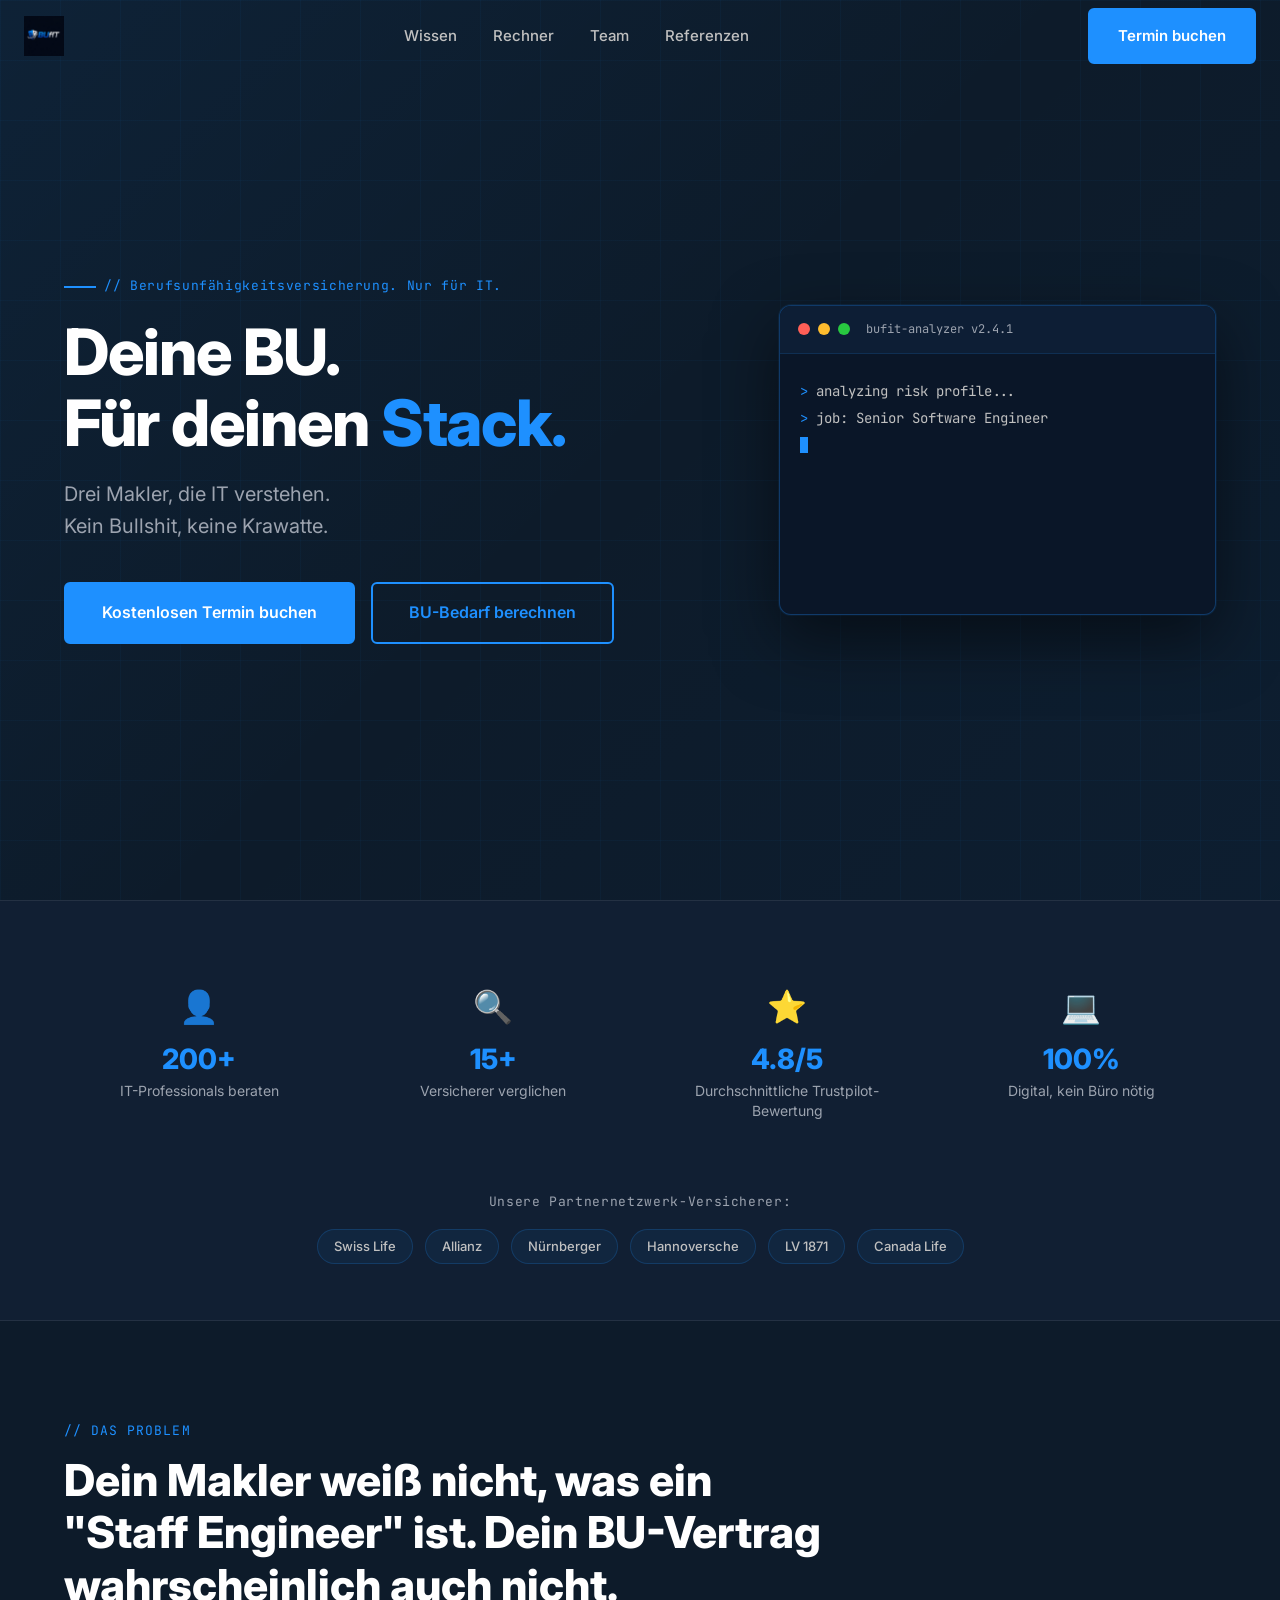
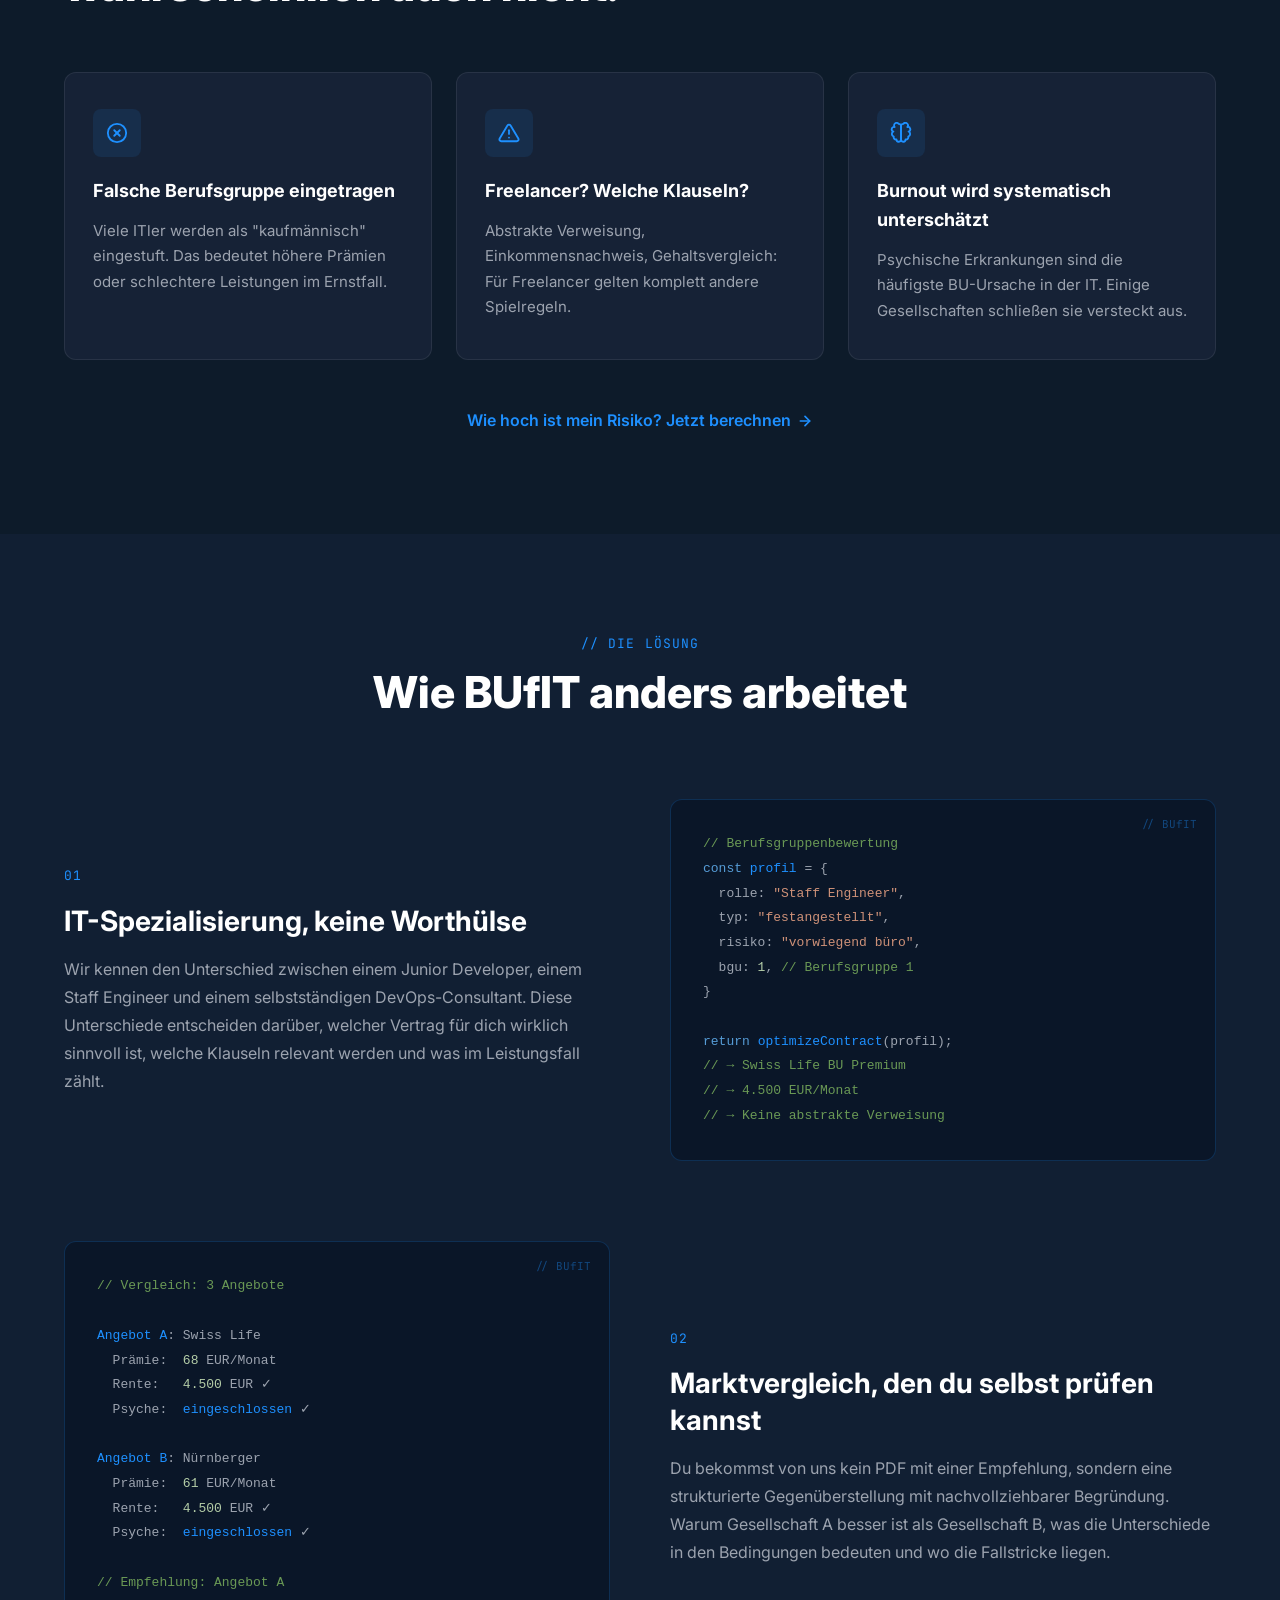
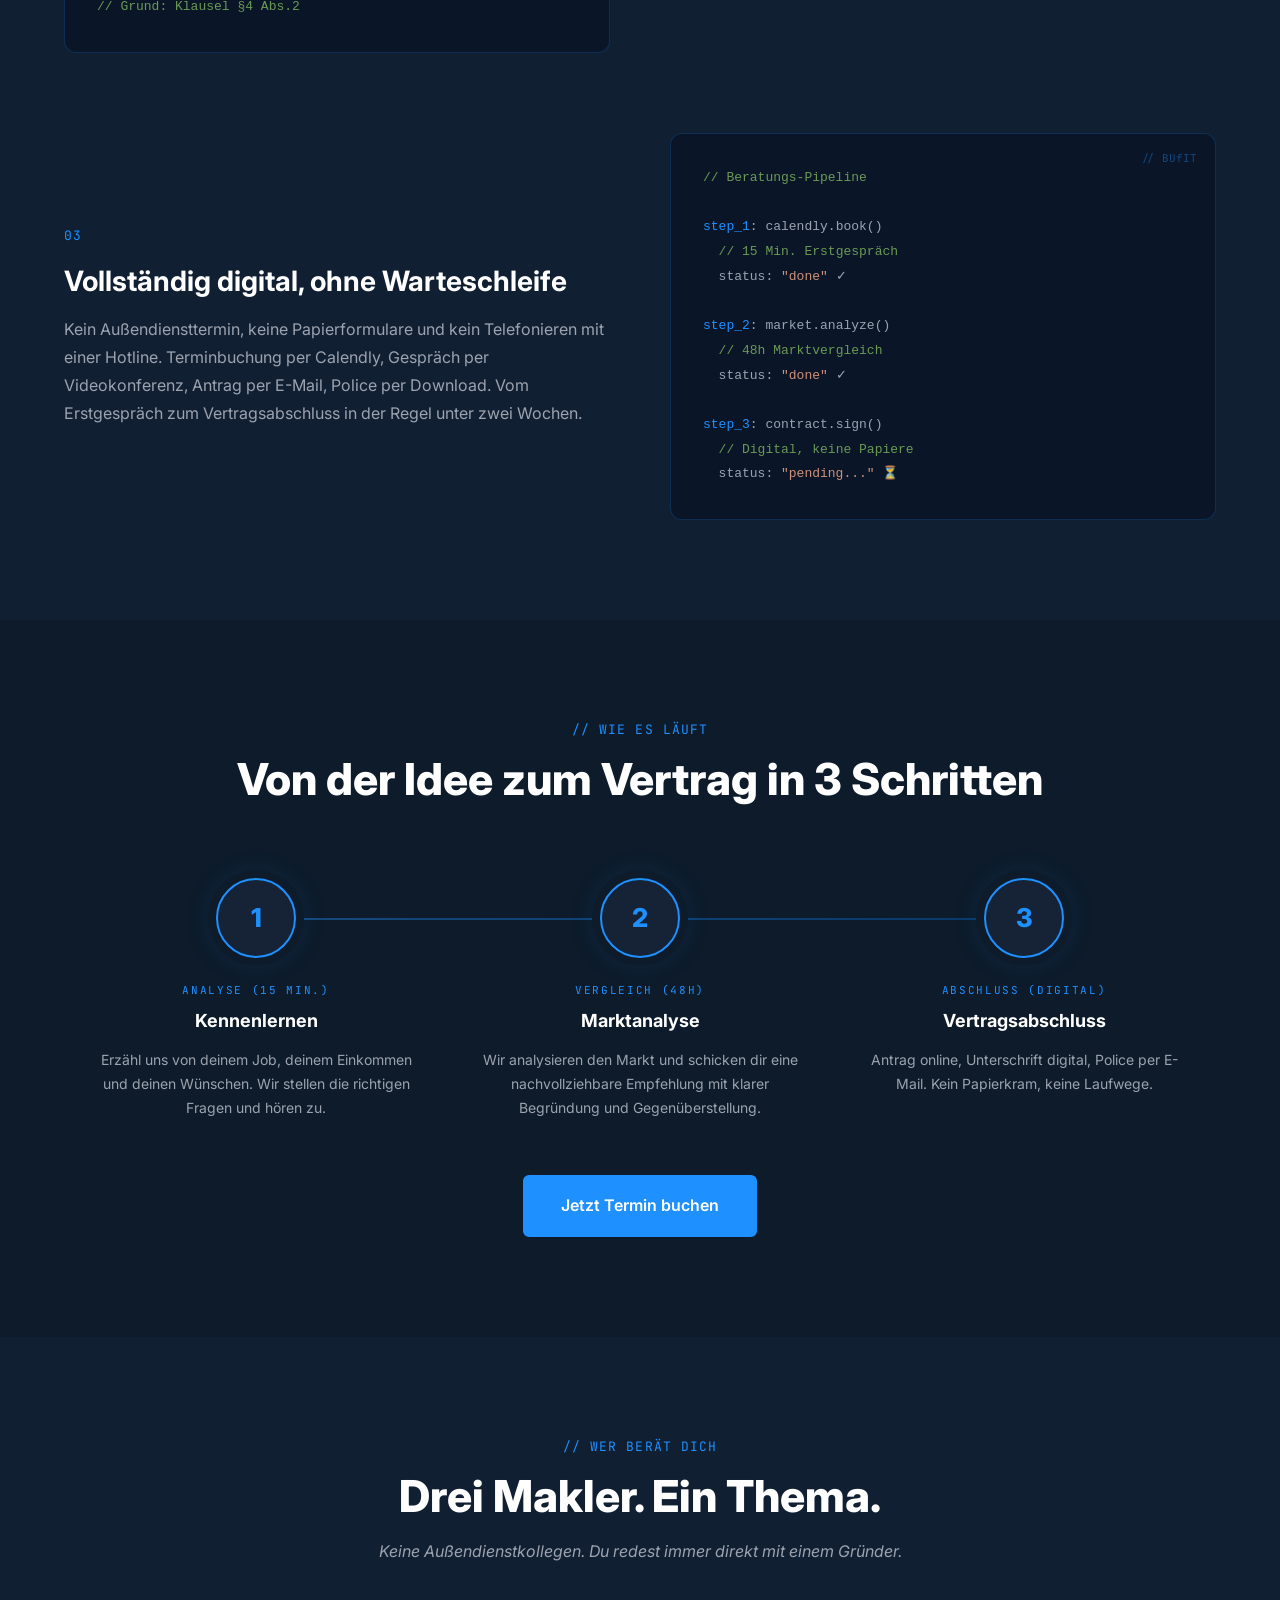
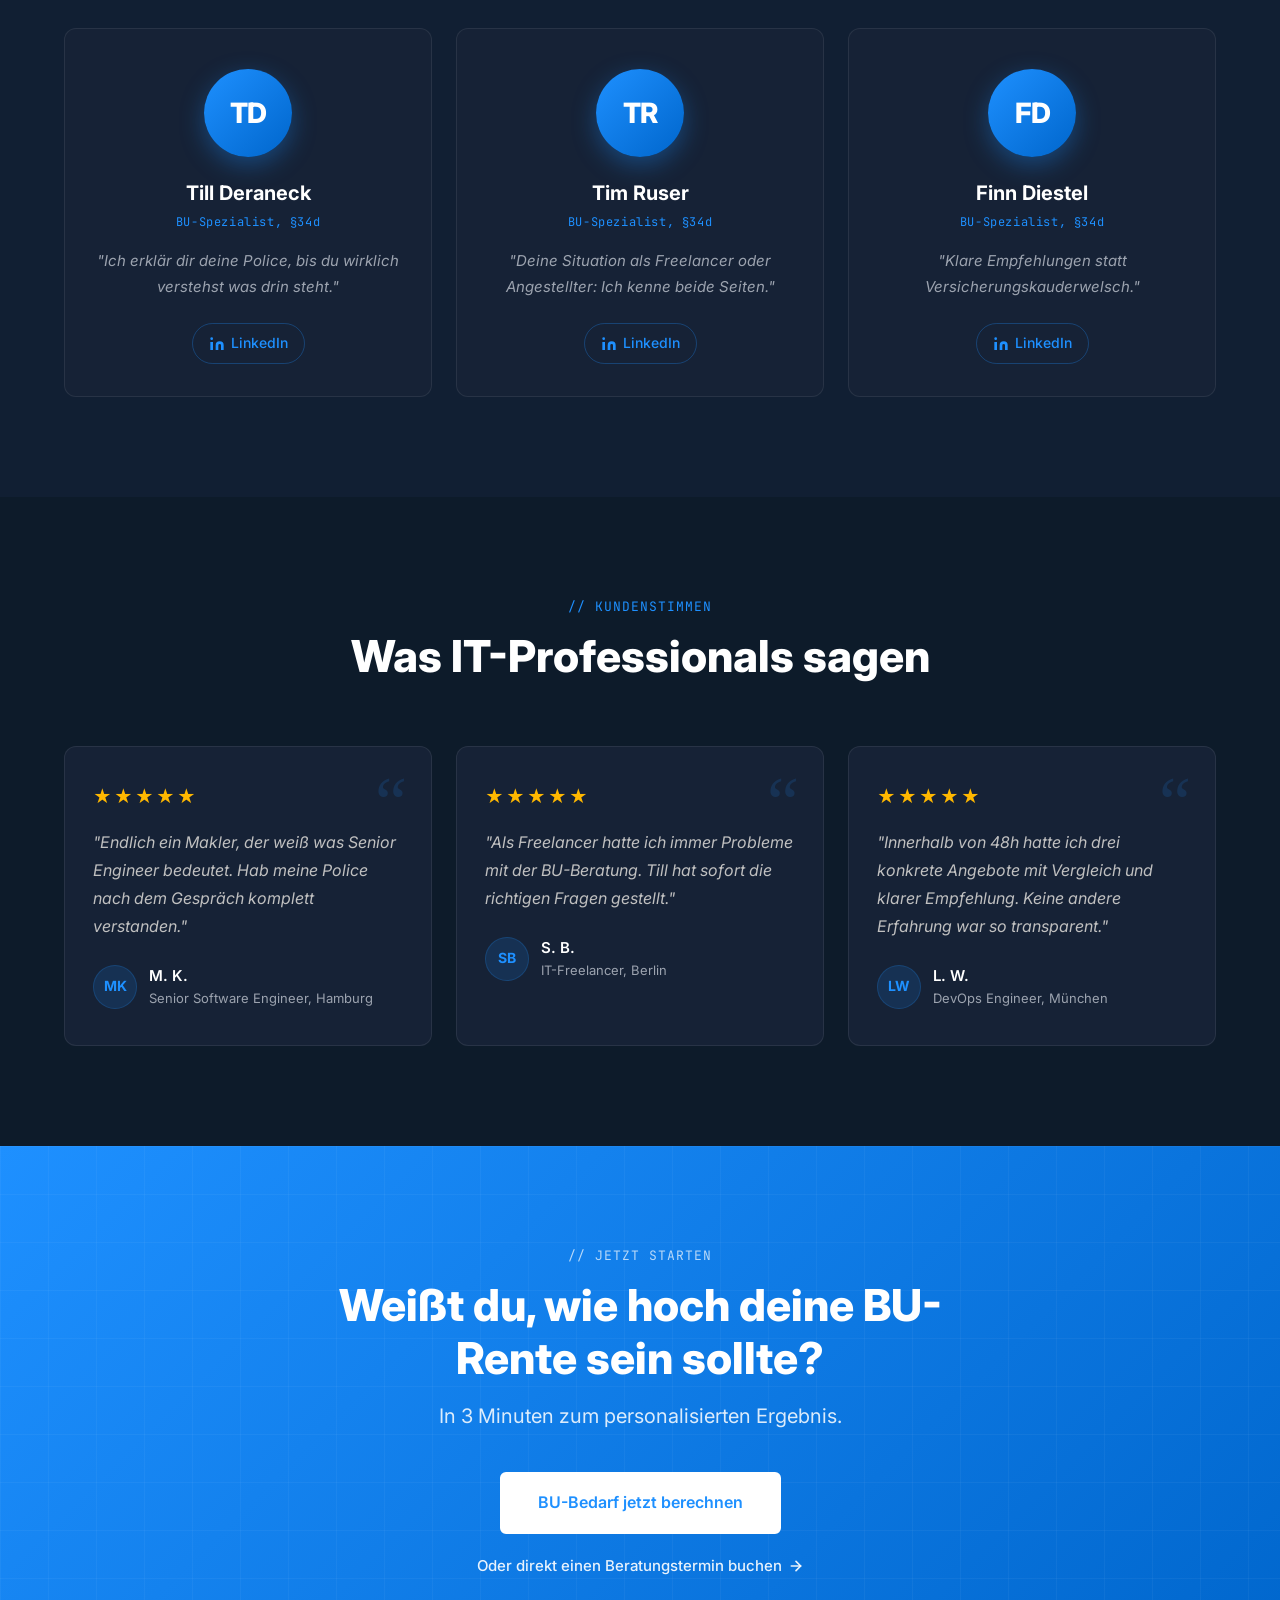
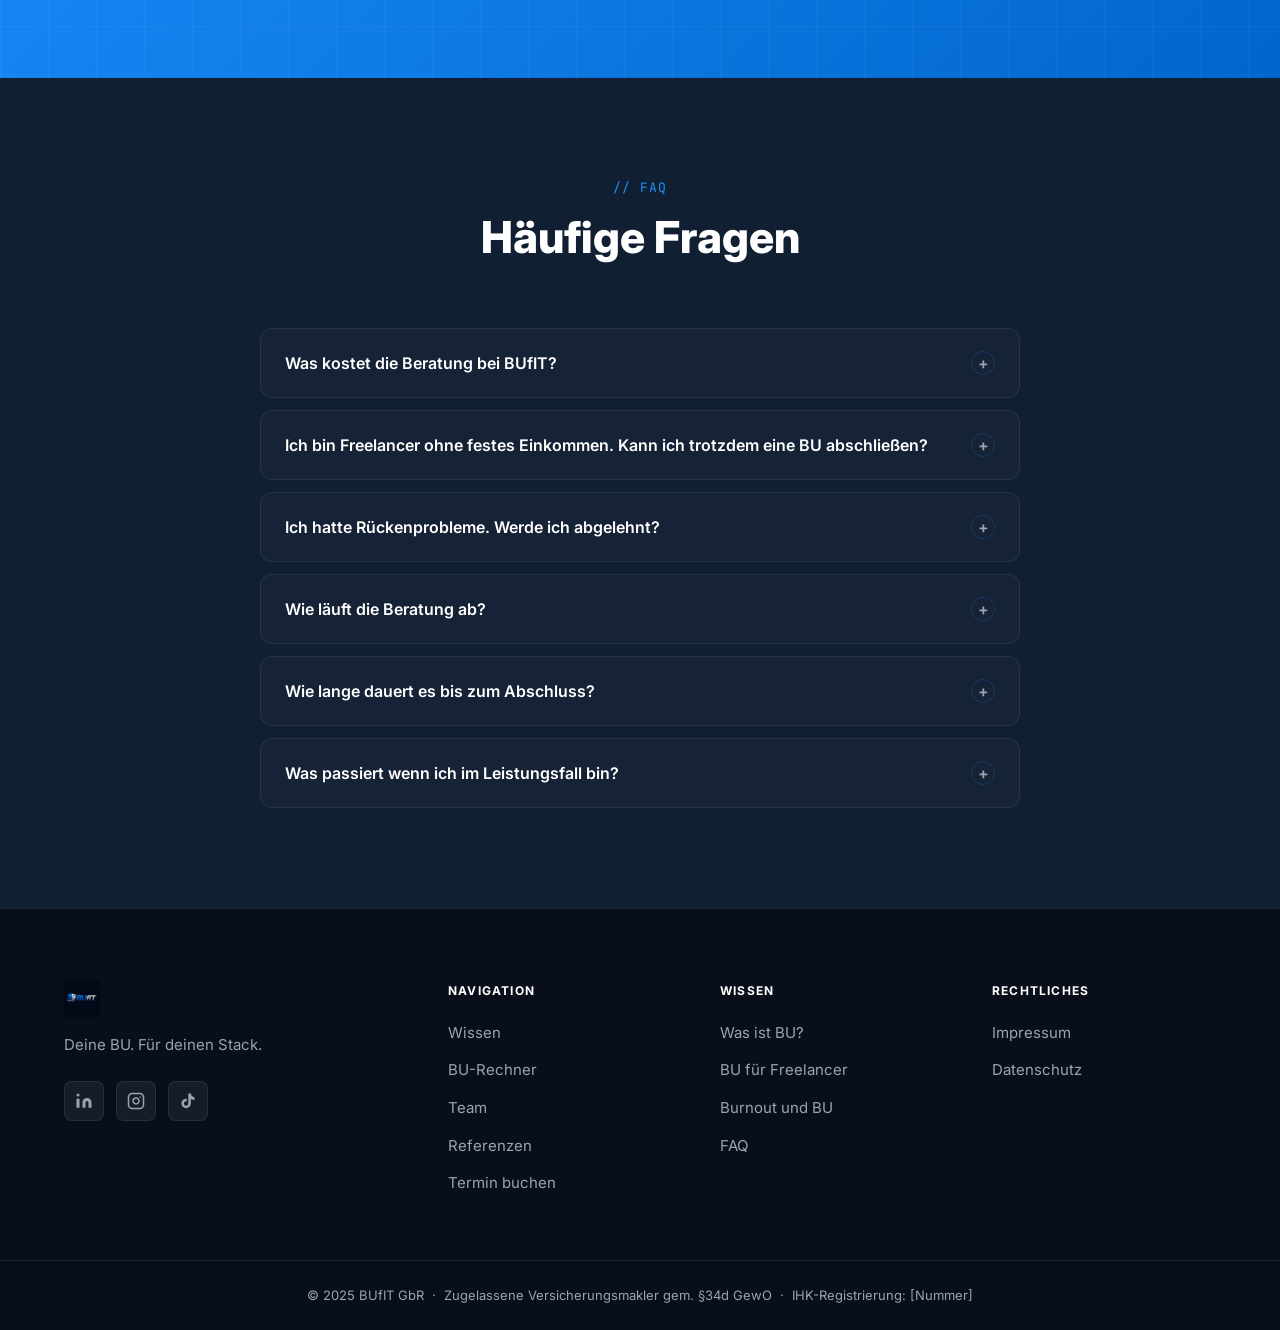
==== docs/index.html @ cd721be3 "Restrukturierung für GitHub Pages - website/ → docs/ (GitHub Pages Quelle) - lead-magnets/ → docs/le" ====
<!DOCTYPE html>
<html lang="de">
<head>
  <meta charset="UTF-8" />
  <meta name="viewport" content="width=device-width, initial-scale=1.0" />
  <meta name="description" content="BUfIT: Berufsunfähigkeitsversicherung speziell für IT-Professionals. Drei Makler, die deinen Stack verstehen. Kostenlose, vollständig digitale Beratung." />
  <meta name="theme-color" content="#0D1B2A" />
  <!-- Pre-Launch: Indexierung deaktiviert. Vor Go-Live entfernen. -->
  <meta name="robots" content="noindex, nofollow" />
  <title>BUfIT – Deine BU. Für deinen Stack.</title>

  <!-- Open Graph -->
  <meta property="og:title" content="BUfIT – Deine BU. Für deinen Stack." />
  <meta property="og:description" content="BU-Versicherung für IT-Professionals. Drei Makler, die IT verstehen. Kein Bullshit, keine Krawatte." />
  <meta property="og:type" content="website" />

  <!-- Fonts: Inter + JetBrains Mono -->
  <link rel="preconnect" href="https://fonts.googleapis.com" />
  <link rel="preconnect" href="https://fonts.gstatic.com" crossorigin />
  <link href="https://fonts.googleapis.com/css2?family=Inter:wght@300;400;500;600;700;800&family=JetBrains+Mono:wght@400;500;700&display=swap" rel="stylesheet" />

  <!-- Styles -->
  <link rel="stylesheet" href="styles.css" />
</head>

<body>

  <!-- ======================================================
       NAVIGATION
  ====================================================== -->
  <header class="navbar" role="banner">
    <div class="navbar-inner">

      <!-- Logo -->
      <a href="/" class="navbar-logo" aria-label="BUfIT Startseite">
        <img src="Logo.jpeg" alt="BUfIT Logo" />
      </a>

      <!-- Desktop Links -->
      <nav class="navbar-links" aria-label="Hauptnavigation">
        <a href="#wissen">Wissen</a>
        <a href="lead-magnets/bu-rechner.html">Rechner</a>
        <a href="#team">Team</a>
        <a href="#referenzen">Referenzen</a>
      </nav>

      <!-- Desktop CTA -->
      <div class="navbar-cta">
        <a href="#beratung" class="btn btn-primary">Termin buchen</a>
      </div>

      <!-- Hamburger (Mobile) -->
      <button
        class="hamburger"
        id="hamburger"
        aria-label="Menü öffnen"
        aria-expanded="false"
        aria-controls="mobile-nav"
      >
        <span></span>
        <span></span>
        <span></span>
      </button>
    </div>

    <!-- Mobile Navigation -->
    <nav class="mobile-nav" id="mobile-nav" aria-label="Mobile Navigation">
      <a href="#wissen">Wissen</a>
      <a href="lead-magnets/bu-rechner.html">Rechner</a>
      <a href="#team">Team</a>
      <a href="#referenzen">Referenzen</a>
      <a href="#beratung" class="btn btn-primary">Termin buchen</a>
    </nav>
  </header>


  <main>

    <!-- ====================================================
         1. HERO SECTION
    ==================================================== -->
    <section class="hero" aria-label="Einleitung">
      <div class="container">
        <div class="hero-inner">

          <!-- Left: Text -->
          <div class="hero-content">
            <p class="hero-label">
              // Berufsunfähigkeitsversicherung. Nur für IT.
            </p>

            <h1 class="hero-h1">
              Deine BU.<br />
              Für deinen <span class="highlight">Stack.</span>
            </h1>

            <p class="hero-subline">
              Drei Makler, die IT verstehen.<br />
              Kein Bullshit, keine Krawatte.
            </p>

            <div class="hero-ctas">
              <a href="#beratung" class="btn btn-primary btn-lg">
                Kostenlosen Termin buchen
              </a>
              <a href="lead-magnets/bu-rechner.html" class="btn btn-ghost btn-lg">
                BU-Bedarf berechnen
              </a>
            </div>
          </div>

          <!-- Right: Terminal -->
          <div class="hero-terminal" aria-hidden="true">
            <div class="terminal">
              <div class="terminal-header">
                <span class="terminal-dot red"></span>
                <span class="terminal-dot yellow"></span>
                <span class="terminal-dot green"></span>
                <span class="terminal-title">bufit-analyzer v2.4.1</span>
              </div>
              <div class="terminal-body" id="terminal-body">
                <!-- Typewriter lines inserted by JS -->
              </div>
            </div>
          </div>

        </div>
      </div>
    </section>


    <!-- ====================================================
         2. TRUST BAR
    ==================================================== -->
    <section class="trust-bar" aria-label="Kennzahlen">
      <div class="container">

        <!-- Metrics -->
        <div class="trust-metrics">
          <div class="trust-metric fade-in">
            <span class="trust-metric-icon" aria-hidden="true">👤</span>
            <div class="trust-metric-value">200+</div>
            <div class="trust-metric-label">IT-Professionals beraten</div>
          </div>
          <div class="trust-metric fade-in fade-in-delay-1">
            <span class="trust-metric-icon" aria-hidden="true">🔍</span>
            <div class="trust-metric-value">15+</div>
            <div class="trust-metric-label">Versicherer verglichen</div>
          </div>
          <div class="trust-metric fade-in fade-in-delay-2">
            <span class="trust-metric-icon" aria-hidden="true">⭐</span>
            <div class="trust-metric-value">4.8/5</div>
            <div class="trust-metric-label">Durchschnittliche Trustpilot-Bewertung</div>
          </div>
          <div class="trust-metric fade-in fade-in-delay-3">
            <span class="trust-metric-icon" aria-hidden="true">💻</span>
            <div class="trust-metric-value">100%</div>
            <div class="trust-metric-label">Digital, kein Büro nötig</div>
          </div>
        </div>

        <!-- Partner-Versicherer -->
        <div class="trust-partners fade-in">
          <p class="trust-partners-label">Unsere Partnernetzwerk-Versicherer:</p>
          <div class="trust-badges">
            <span class="trust-badge">Swiss Life</span>
            <span class="trust-badge">Allianz</span>
            <span class="trust-badge">Nürnberger</span>
            <span class="trust-badge">Hannoversche</span>
            <span class="trust-badge">LV 1871</span>
            <span class="trust-badge">Canada Life</span>
          </div>
        </div>

      </div>
    </section>


    <!-- ====================================================
         3. PROBLEM SECTION
    ==================================================== -->
    <section class="problem-section" id="wissen" aria-labelledby="problem-headline">
      <div class="container">

        <p class="section-label fade-in">// Das Problem</p>
        <h2 class="section-headline fade-in" id="problem-headline">
          Dein Makler weiß nicht, was ein "Staff Engineer" ist.
          Dein BU-Vertrag wahrscheinlich auch nicht.
        </h2>

        <div class="problem-cards">

          <!-- Card 1 -->
          <div class="problem-card fade-in">
            <div class="problem-card-icon" aria-hidden="true">
              <!-- Bug/X Icon (SVG) -->
              <svg width="22" height="22" viewBox="0 0 24 24" fill="none" stroke="#1E90FF" stroke-width="2" stroke-linecap="round" stroke-linejoin="round">
                <circle cx="12" cy="12" r="10"/>
                <line x1="15" y1="9" x2="9" y2="15"/>
                <line x1="9" y1="9" x2="15" y2="15"/>
              </svg>
            </div>
            <h3 class="problem-card-title">Falsche Berufsgruppe eingetragen</h3>
            <p class="problem-card-text">
              Viele ITler werden als "kaufmännisch" eingestuft. Das bedeutet höhere Prämien oder
              schlechtere Leistungen im Ernstfall.
            </p>
          </div>

          <!-- Card 2 -->
          <div class="problem-card fade-in fade-in-delay-1">
            <div class="problem-card-icon" aria-hidden="true">
              <!-- Warning Icon (SVG) -->
              <svg width="22" height="22" viewBox="0 0 24 24" fill="none" stroke="#1E90FF" stroke-width="2" stroke-linecap="round" stroke-linejoin="round">
                <path d="M10.29 3.86L1.82 18a2 2 0 0 0 1.71 3h16.94a2 2 0 0 0 1.71-3L13.71 3.86a2 2 0 0 0-3.42 0z"/>
                <line x1="12" y1="9" x2="12" y2="13"/>
                <line x1="12" y1="17" x2="12.01" y2="17"/>
              </svg>
            </div>
            <h3 class="problem-card-title">Freelancer? Welche Klauseln?</h3>
            <p class="problem-card-text">
              Abstrakte Verweisung, Einkommensnachweis, Gehaltsvergleich: Für Freelancer gelten
              komplett andere Spielregeln.
            </p>
          </div>

          <!-- Card 3 -->
          <div class="problem-card fade-in fade-in-delay-2">
            <div class="problem-card-icon" aria-hidden="true">
              <!-- Brain Icon (SVG) -->
              <svg width="22" height="22" viewBox="0 0 24 24" fill="none" stroke="#1E90FF" stroke-width="2" stroke-linecap="round" stroke-linejoin="round">
                <path d="M9.5 2A2.5 2.5 0 0 1 12 4.5v15a2.5 2.5 0 0 1-4.96-.46 2.5 2.5 0 0 1-2.96-3.08 3 3 0 0 1-.34-5.58 2.5 2.5 0 0 1 1.32-4.88A2.5 2.5 0 0 1 9.5 2Z"/>
                <path d="M14.5 2A2.5 2.5 0 0 0 12 4.5v15a2.5 2.5 0 0 0 4.96-.46 2.5 2.5 0 0 0 2.96-3.08 3 3 0 0 0 .34-5.58 2.5 2.5 0 0 0-1.32-4.88A2.5 2.5 0 0 0 14.5 2Z"/>
              </svg>
            </div>
            <h3 class="problem-card-title">Burnout wird systematisch unterschätzt</h3>
            <p class="problem-card-text">
              Psychische Erkrankungen sind die häufigste BU-Ursache in der IT.
              Einige Gesellschaften schließen sie versteckt aus.
            </p>
          </div>

        </div>

        <div class="problem-cta fade-in">
          <a href="lead-magnets/bu-rechner.html">
            Wie hoch ist mein Risiko? Jetzt berechnen
            <svg width="16" height="16" viewBox="0 0 24 24" fill="none" stroke="currentColor" stroke-width="2.5" stroke-linecap="round" stroke-linejoin="round" aria-hidden="true"><line x1="5" y1="12" x2="19" y2="12"/><polyline points="12 5 19 12 12 19"/></svg>
          </a>
        </div>

      </div>
    </section>


    <!-- ====================================================
         4. SOLUTION SECTION
    ==================================================== -->
    <section class="solution-section" aria-labelledby="solution-headline">
      <div class="container">

        <p class="section-label fade-in" style="text-align:center;">// Die Lösung</p>
        <h2 class="section-headline fade-in" id="solution-headline" style="text-align:center;margin:0 auto 80px;">
          Wie BUfIT anders arbeitet
        </h2>

        <div class="solution-blocks">

          <!-- Block 1: IT-Spezialisierung -->
          <div class="solution-block fade-in">
            <div class="solution-block-content">
              <span class="solution-block-number">01</span>
              <h3 class="solution-block-title">IT-Spezialisierung, keine Worthülse</h3>
              <p class="solution-block-text">
                Wir kennen den Unterschied zwischen einem Junior Developer, einem Staff Engineer
                und einem selbstständigen DevOps-Consultant. Diese Unterschiede entscheiden
                darüber, welcher Vertrag für dich wirklich sinnvoll ist, welche Klauseln
                relevant werden und was im Leistungsfall zählt.
              </p>
            </div>
            <div class="solution-block-deco">
<pre class="code-block"><span class="code-comment">// Berufsgruppenbewertung</span>
<span class="code-keyword">const</span> <span class="code-accent">profil</span> = {
  rolle: <span class="code-string">"Staff Engineer"</span>,
  typ: <span class="code-string">"festangestellt"</span>,
  risiko: <span class="code-string">"vorwiegend büro"</span>,
  bgu: <span class="code-number">1</span>, <span class="code-comment">// Berufsgruppe 1</span>
}

<span class="code-keyword">return</span> <span class="code-accent">optimizeContract</span>(profil);
<span class="code-comment">// → Swiss Life BU Premium</span>
<span class="code-comment">// → 4.500 EUR/Monat</span>
<span class="code-comment">// → Keine abstrakte Verweisung</span></pre>
            </div>
          </div>

          <!-- Block 2: Marktvergleich (reversed) -->
          <div class="solution-block reverse fade-in">
            <div class="solution-block-content">
              <span class="solution-block-number">02</span>
              <h3 class="solution-block-title">Marktvergleich, den du selbst prüfen kannst</h3>
              <p class="solution-block-text">
                Du bekommst von uns kein PDF mit einer Empfehlung, sondern eine strukturierte
                Gegenüberstellung mit nachvollziehbarer Begründung. Warum Gesellschaft A
                besser ist als Gesellschaft B, was die Unterschiede in den Bedingungen bedeuten
                und wo die Fallstricke liegen.
              </p>
            </div>
            <div class="solution-block-deco">
<pre class="code-block"><span class="code-comment">// Vergleich: 3 Angebote</span>

<span class="code-accent">Angebot A</span>: Swiss Life
  Prämie:  <span class="code-number">68</span> EUR/Monat
  Rente:   <span class="code-number">4.500</span> EUR ✓
  Psyche:  <span class="code-accent">eingeschlossen</span> ✓

<span class="code-accent">Angebot B</span>: Nürnberger
  Prämie:  <span class="code-number">61</span> EUR/Monat
  Rente:   <span class="code-number">4.500</span> EUR ✓
  Psyche:  <span class="code-accent">eingeschlossen</span> ✓

<span class="code-comment">// Empfehlung: Angebot A</span>
<span class="code-comment">// Grund: Klausel §4 Abs.2</span></pre>
            </div>
          </div>

          <!-- Block 3: Digital -->
          <div class="solution-block fade-in">
            <div class="solution-block-content">
              <span class="solution-block-number">03</span>
              <h3 class="solution-block-title">Vollständig digital, ohne Warteschleife</h3>
              <p class="solution-block-text">
                Kein Außendiensttermin, keine Papierformulare und kein Telefonieren mit
                einer Hotline. Terminbuchung per Calendly, Gespräch per Videokonferenz,
                Antrag per E-Mail, Police per Download. Vom Erstgespräch zum Vertragsabschluss
                in der Regel unter zwei Wochen.
              </p>
            </div>
            <div class="solution-block-deco">
<pre class="code-block"><span class="code-comment">// Beratungs-Pipeline</span>

<span class="code-accent">step_1</span>: calendly.book()
  <span class="code-comment">// 15 Min. Erstgespräch</span>
  status: <span class="code-string">"done"</span> ✓

<span class="code-accent">step_2</span>: market.analyze()
  <span class="code-comment">// 48h Marktvergleich</span>
  status: <span class="code-string">"done"</span> ✓

<span class="code-accent">step_3</span>: contract.sign()
  <span class="code-comment">// Digital, keine Papiere</span>
  status: <span class="code-string">"pending..."</span> ⏳</pre>
            </div>
          </div>

        </div>
      </div>
    </section>


    <!-- ====================================================
         5. PROZESS SECTION
    ==================================================== -->
    <section class="process-section" id="prozess" aria-labelledby="process-headline">
      <div class="container">

        <p class="section-label fade-in" style="text-align:center;">// Wie es läuft</p>
        <h2 class="section-headline fade-in" id="process-headline" style="text-align:center;margin:0 auto 72px;">
          Von der Idee zum Vertrag in 3 Schritten
        </h2>

        <div class="process-timeline">

          <div class="process-step fade-in">
            <div class="process-step-number" aria-hidden="true">1</div>
            <div>
              <p class="process-step-label">ANALYSE (15 Min.)</p>
              <h3 class="process-step-title">Kennenlernen</h3>
              <p class="process-step-text">
                Erzähl uns von deinem Job, deinem Einkommen und deinen Wünschen.
                Wir stellen die richtigen Fragen und hören zu.
              </p>
            </div>
          </div>

          <div class="process-step fade-in fade-in-delay-1">
            <div class="process-step-number" aria-hidden="true">2</div>
            <div>
              <p class="process-step-label">VERGLEICH (48h)</p>
              <h3 class="process-step-title">Marktanalyse</h3>
              <p class="process-step-text">
                Wir analysieren den Markt und schicken dir eine nachvollziehbare Empfehlung
                mit klarer Begründung und Gegenüberstellung.
              </p>
            </div>
          </div>

          <div class="process-step fade-in fade-in-delay-2">
            <div class="process-step-number" aria-hidden="true">3</div>
            <div>
              <p class="process-step-label">ABSCHLUSS (digital)</p>
              <h3 class="process-step-title">Vertragsabschluss</h3>
              <p class="process-step-text">
                Antrag online, Unterschrift digital, Police per E-Mail.
                Kein Papierkram, keine Laufwege.
              </p>
            </div>
          </div>

        </div>

        <div class="process-cta fade-in">
          <a href="#beratung" class="btn btn-primary btn-lg">Jetzt Termin buchen</a>
        </div>

      </div>
    </section>


    <!-- ====================================================
         6. TEAM SECTION
    ==================================================== -->
    <section class="team-section" id="team" aria-labelledby="team-headline">
      <div class="container">

        <p class="section-label fade-in" style="text-align:center;">// Wer berät dich</p>
        <h2 class="section-headline fade-in" id="team-headline" style="text-align:center;">
          Drei Makler. Ein Thema.
        </h2>
        <p class="team-subtext fade-in">
          Keine Außendienstkollegen. Du redest immer direkt mit einem Gründer.
        </p>

        <div class="team-cards">

          <!-- Till Deraneck -->
          <div class="team-card fade-in">
            <div class="team-avatar" aria-hidden="true">TD</div>
            <h3 class="team-name">Till Deraneck</h3>
            <p class="team-role">BU-Spezialist, §34d</p>
            <p class="team-quote">
              "Ich erklär dir deine Police, bis du wirklich verstehst was drin steht."
            </p>
            <a href="https://www.linkedin.com/in/till-deraneck/" class="team-linkedin" target="_blank" rel="noopener noreferrer" aria-label="Till Deraneck auf LinkedIn">
              <!-- LinkedIn Icon SVG -->
              <svg width="16" height="16" viewBox="0 0 24 24" fill="#1E90FF" aria-hidden="true">
                <path d="M16 8a6 6 0 0 1 6 6v7h-4v-7a2 2 0 0 0-2-2 2 2 0 0 0-2 2v7h-4v-7a6 6 0 0 1 6-6z"/>
                <rect x="2" y="9" width="4" height="12"/>
                <circle cx="4" cy="4" r="2"/>
              </svg>
              LinkedIn
            </a>
          </div>

          <!-- Tim Ruser -->
          <div class="team-card fade-in fade-in-delay-1">
            <div class="team-avatar" aria-hidden="true">TR</div>
            <h3 class="team-name">Tim Ruser</h3>
            <p class="team-role">BU-Spezialist, §34d</p>
            <p class="team-quote">
              "Deine Situation als Freelancer oder Angestellter: Ich kenne beide Seiten."
            </p>
            <a href="#" class="team-linkedin" aria-label="Tim Ruser auf LinkedIn">
              <svg width="16" height="16" viewBox="0 0 24 24" fill="#1E90FF" aria-hidden="true">
                <path d="M16 8a6 6 0 0 1 6 6v7h-4v-7a2 2 0 0 0-2-2 2 2 0 0 0-2 2v7h-4v-7a6 6 0 0 1 6-6z"/>
                <rect x="2" y="9" width="4" height="12"/>
                <circle cx="4" cy="4" r="2"/>
              </svg>
              LinkedIn
            </a>
          </div>

          <!-- Finn Diestel -->
          <div class="team-card fade-in fade-in-delay-2">
            <div class="team-avatar" aria-hidden="true">FD</div>
            <h3 class="team-name">Finn Diestel</h3>
            <p class="team-role">BU-Spezialist, §34d</p>
            <p class="team-quote">
              "Klare Empfehlungen statt Versicherungskauderwelsch."
            </p>
            <a href="#" class="team-linkedin" aria-label="Finn Diestel auf LinkedIn">
              <svg width="16" height="16" viewBox="0 0 24 24" fill="#1E90FF" aria-hidden="true">
                <path d="M16 8a6 6 0 0 1 6 6v7h-4v-7a2 2 0 0 0-2-2 2 2 0 0 0-2 2v7h-4v-7a6 6 0 0 1 6-6z"/>
                <rect x="2" y="9" width="4" height="12"/>
                <circle cx="4" cy="4" r="2"/>
              </svg>
              LinkedIn
            </a>
          </div>

        </div>
      </div>
    </section>


    <!-- ====================================================
         7. TESTIMONIALS SECTION
    ==================================================== -->
    <section class="testimonials-section" id="referenzen" aria-labelledby="testimonials-headline">
      <div class="container">

        <p class="section-label fade-in" style="text-align:center;">// Kundenstimmen</p>
        <h2 class="section-headline fade-in" id="testimonials-headline" style="text-align:center;margin:0 auto 64px;">
          Was IT-Professionals sagen
        </h2>

        <div class="testimonial-cards">

          <!-- Testimonial 1 -->
          <div class="testimonial-card fade-in">
            <div class="testimonial-stars" aria-label="5 von 5 Sternen">★★★★★</div>
            <p class="testimonial-quote">
              "Endlich ein Makler, der weiß was Senior Engineer bedeutet.
              Hab meine Police nach dem Gespräch komplett verstanden."
            </p>
            <div class="testimonial-author">
              <div class="testimonial-initials" aria-hidden="true">MK</div>
              <div>
                <p class="testimonial-name">M. K.</p>
                <p class="testimonial-role">Senior Software Engineer, Hamburg</p>
              </div>
            </div>
          </div>

          <!-- Testimonial 2 -->
          <div class="testimonial-card fade-in fade-in-delay-1">
            <div class="testimonial-stars" aria-label="5 von 5 Sternen">★★★★★</div>
            <p class="testimonial-quote">
              "Als Freelancer hatte ich immer Probleme mit der BU-Beratung.
              Till hat sofort die richtigen Fragen gestellt."
            </p>
            <div class="testimonial-author">
              <div class="testimonial-initials" aria-hidden="true">SB</div>
              <div>
                <p class="testimonial-name">S. B.</p>
                <p class="testimonial-role">IT-Freelancer, Berlin</p>
              </div>
            </div>
          </div>

          <!-- Testimonial 3 -->
          <div class="testimonial-card fade-in fade-in-delay-2">
            <div class="testimonial-stars" aria-label="5 von 5 Sternen">★★★★★</div>
            <p class="testimonial-quote">
              "Innerhalb von 48h hatte ich drei konkrete Angebote mit Vergleich und
              klarer Empfehlung. Keine andere Erfahrung war so transparent."
            </p>
            <div class="testimonial-author">
              <div class="testimonial-initials" aria-hidden="true">LW</div>
              <div>
                <p class="testimonial-name">L. W.</p>
                <p class="testimonial-role">DevOps Engineer, München</p>
              </div>
            </div>
          </div>

        </div>
      </div>
    </section>


    <!-- ====================================================
         8. CTA SECTION
    ==================================================== -->
    <section class="cta-section" id="beratung" aria-labelledby="cta-headline">
      <div class="container">
        <div class="cta-section-inner">

          <p class="section-label fade-in" style="color:rgba(255,255,255,0.7);text-align:center;">// Jetzt starten</p>
          <h2 class="section-headline fade-in" id="cta-headline" style="color:#fff;text-align:center;">
            Weißt du, wie hoch deine BU-Rente sein sollte?
          </h2>
          <p class="cta-section-subline fade-in">
            In 3 Minuten zum personalisierten Ergebnis.
          </p>

          <div class="cta-section-actions fade-in">
            <a href="lead-magnets/bu-rechner.html" class="btn btn-white btn-lg">
              BU-Bedarf jetzt berechnen
            </a>
            <a href="#beratung" class="cta-section-secondary">
              Oder direkt einen Beratungstermin buchen
              <svg width="16" height="16" viewBox="0 0 24 24" fill="none" stroke="currentColor" stroke-width="2.5" stroke-linecap="round" stroke-linejoin="round" aria-hidden="true"><line x1="5" y1="12" x2="19" y2="12"/><polyline points="12 5 19 12 12 19"/></svg>
            </a>
          </div>

        </div>
      </div>
    </section>


    <!-- ====================================================
         9. FAQ SECTION
    ==================================================== -->
    <section class="faq-section" id="faq" aria-labelledby="faq-headline">
      <div class="container">

        <p class="section-label fade-in" style="text-align:center;">// FAQ</p>
        <h2 class="section-headline fade-in" id="faq-headline" style="text-align:center;margin:0 auto 64px;">
          Häufige Fragen
        </h2>

        <div class="faq-list" role="list">

          <!-- FAQ 1 -->
          <div class="faq-item fade-in" role="listitem">
            <button
              class="faq-question"
              aria-expanded="false"
              aria-controls="faq-answer-1"
            >
              Was kostet die Beratung bei BUfIT?
              <span class="faq-icon" aria-hidden="true">+</span>
            </button>
            <div class="faq-answer" id="faq-answer-1" role="region">
              <p class="faq-answer-inner">
                Nichts. Wir werden vom Versicherer vergütet wenn ein Vertrag zustande kommt.
                Keine versteckten Kosten, kein Honorar.
              </p>
            </div>
          </div>

          <!-- FAQ 2 -->
          <div class="faq-item fade-in" role="listitem">
            <button
              class="faq-question"
              aria-expanded="false"
              aria-controls="faq-answer-2"
            >
              Ich bin Freelancer ohne festes Einkommen. Kann ich trotzdem eine BU abschließen?
              <span class="faq-icon" aria-hidden="true">+</span>
            </button>
            <div class="faq-answer" id="faq-answer-2" role="region">
              <p class="faq-answer-inner">
                Ja. Wir erklären dir genau welche Nachweise du brauchst und welche Gesellschaften
                Selbstständige fair behandeln.
              </p>
            </div>
          </div>

          <!-- FAQ 3 -->
          <div class="faq-item fade-in" role="listitem">
            <button
              class="faq-question"
              aria-expanded="false"
              aria-controls="faq-answer-3"
            >
              Ich hatte Rückenprobleme. Werde ich abgelehnt?
              <span class="faq-icon" aria-hidden="true">+</span>
            </button>
            <div class="faq-answer" id="faq-answer-3" role="region">
              <p class="faq-answer-inner">
                Nicht zwangsläufig. Wir klären anonym vorab bei Gesellschaften an, ob und zu
                welchen Konditionen du versichert werden kannst.
              </p>
            </div>
          </div>

          <!-- FAQ 4 -->
          <div class="faq-item fade-in" role="listitem">
            <button
              class="faq-question"
              aria-expanded="false"
              aria-controls="faq-answer-4"
            >
              Wie läuft die Beratung ab?
              <span class="faq-icon" aria-hidden="true">+</span>
            </button>
            <div class="faq-answer" id="faq-answer-4" role="region">
              <p class="faq-answer-inner">
                Vollständig digital. Terminbuchung per Calendly, Gespräch per Videokonferenz,
                Antrag per E-Mail.
              </p>
            </div>
          </div>

          <!-- FAQ 5 -->
          <div class="faq-item fade-in" role="listitem">
            <button
              class="faq-question"
              aria-expanded="false"
              aria-controls="faq-answer-5"
            >
              Wie lange dauert es bis zum Abschluss?
              <span class="faq-icon" aria-hidden="true">+</span>
            </button>
            <div class="faq-answer" id="faq-answer-5" role="region">
              <p class="faq-answer-inner">
                Im Normalfall 1 bis 2 Wochen: Erstgespräch, Angebotsvergleich, Antrag und Police.
              </p>
            </div>
          </div>

          <!-- FAQ 6 -->
          <div class="faq-item fade-in" role="listitem">
            <button
              class="faq-question"
              aria-expanded="false"
              aria-controls="faq-answer-6"
            >
              Was passiert wenn ich im Leistungsfall bin?
              <span class="faq-icon" aria-hidden="true">+</span>
            </button>
            <div class="faq-answer" id="faq-answer-6" role="region">
              <p class="faq-answer-inner">
                Wir begleiten dich aktiv beim Leistungsantrag. Das ist Teil unserer
                Beratungsleistung, nicht nur der Abschluss.
              </p>
            </div>
          </div>

        </div>
      </div>
    </section>

  </main>


  <!-- ======================================================
       FOOTER
  ====================================================== -->
  <footer class="footer" role="contentinfo">
    <div class="container">

      <div class="footer-top">

        <!-- Brand Column -->
        <div class="footer-brand">
          <img src="Logo.jpeg" alt="BUfIT Logo" />
          <p class="footer-tagline">Deine BU. Für deinen Stack.</p>
          <div class="footer-social" aria-label="Soziale Medien">
            <!-- LinkedIn -->
            <a href="https://www.linkedin.com/in/till-deraneck/" class="footer-social-link" target="_blank" rel="noopener noreferrer" aria-label="BUfIT auf LinkedIn">
              <svg width="18" height="18" viewBox="0 0 24 24" fill="currentColor" aria-hidden="true">
                <path d="M16 8a6 6 0 0 1 6 6v7h-4v-7a2 2 0 0 0-2-2 2 2 0 0 0-2 2v7h-4v-7a6 6 0 0 1 6-6z"/>
                <rect x="2" y="9" width="4" height="12"/>
                <circle cx="4" cy="4" r="2"/>
              </svg>
            </a>
            <!-- Instagram -->
            <a href="#" class="footer-social-link" aria-label="BUfIT auf Instagram">
              <svg width="18" height="18" viewBox="0 0 24 24" fill="none" stroke="currentColor" stroke-width="2" stroke-linecap="round" stroke-linejoin="round" aria-hidden="true">
                <rect x="2" y="2" width="20" height="20" rx="5" ry="5"/>
                <path d="M16 11.37A4 4 0 1 1 12.63 8 4 4 0 0 1 16 11.37z"/>
                <line x1="17.5" y1="6.5" x2="17.51" y2="6.5"/>
              </svg>
            </a>
            <!-- TikTok -->
            <a href="#" class="footer-social-link" aria-label="BUfIT auf TikTok">
              <svg width="18" height="18" viewBox="0 0 24 24" fill="currentColor" aria-hidden="true">
                <path d="M19.59 6.69a4.83 4.83 0 0 1-3.77-4.25V2h-3.45v13.67a2.89 2.89 0 0 1-2.88 2.5 2.89 2.89 0 0 1-2.89-2.89 2.89 2.89 0 0 1 2.89-2.89c.28 0 .54.04.79.1V9.01a6.32 6.32 0 0 0-.79-.05 6.34 6.34 0 0 0-6.34 6.34 6.34 6.34 0 0 0 6.34 6.34 6.34 6.34 0 0 0 6.33-6.34V9.19a8.19 8.19 0 0 0 4.79 1.53V7.27a4.85 4.85 0 0 1-1.02-.58z"/>
              </svg>
            </a>
          </div>
        </div>

        <!-- Navigation -->
        <div class="footer-col">
          <p class="footer-col-title">Navigation</p>
          <ul class="footer-links" role="list">
            <li><a href="#wissen">Wissen</a></li>
            <li><a href="lead-magnets/bu-rechner.html">BU-Rechner</a></li>
            <li><a href="#team">Team</a></li>
            <li><a href="#referenzen">Referenzen</a></li>
            <li><a href="#beratung">Termin buchen</a></li>
          </ul>
        </div>

        <!-- Wissen -->
        <div class="footer-col">
          <p class="footer-col-title">Wissen</p>
          <ul class="footer-links" role="list">
            <li><a href="#wissen">Was ist BU?</a></li>
            <li><a href="#wissen">BU für Freelancer</a></li>
            <li><a href="#wissen">Burnout und BU</a></li>
            <li><a href="#faq">FAQ</a></li>
          </ul>
        </div>

        <!-- Rechtliches -->
        <div class="footer-col">
          <p class="footer-col-title">Rechtliches</p>
          <ul class="footer-links" role="list">
            <li><a href="impressum.html">Impressum</a></li>
            <li><a href="datenschutz.html">Datenschutz</a></li>
          </ul>
        </div>

      </div>
    </div>

    <!-- Footer Bar -->
    <div class="footer-bar">
      <div class="container">
        <p>
          &copy; 2025 BUfIT GbR
          &nbsp;&middot;&nbsp;
          Zugelassene Versicherungsmakler gem. §34d GewO
          &nbsp;&middot;&nbsp;
          IHK-Registrierung: [Nummer]
        </p>
      </div>
    </div>
  </footer>


  <!-- JavaScript -->
  <script src="main.js"></script>

</body>
</html>
---- docs/styles.css ----
/* ============================================================
   BUfIT — Landing Page Styles
   Dark Mode · Inter + JetBrains Mono · Electric Blue Accent
   ============================================================ */

/* --- Google Fonts --- */
@import url('https://fonts.googleapis.com/css2?family=Inter:wght@300;400;500;600;700;800&family=JetBrains+Mono:wght@400;500;700&display=swap');

/* --- CSS Custom Properties --- */
:root {
  --bg-primary:    #0D1B2A;
  --bg-secondary:  #111f33;
  --bg-card:       #162236;
  --bg-card-hover: #1a2a42;
  --accent:        #1E90FF;
  --accent-dark:   #0066cc;
  --text-primary:  #FFFFFF;
  --text-secondary:#9CA3AF;
  --text-silver:   #C0C0C0;
  --border:        rgba(30, 144, 255, 0.2);
  --border-subtle: rgba(255, 255, 255, 0.08);
  --radius:        8px;
  --radius-lg:     12px;
  --shadow-card:   0 4px 24px rgba(0, 0, 0, 0.4);
  --shadow-glow:   0 0 32px rgba(30, 144, 255, 0.15);
  --transition:    0.3s ease;
  --font-body:     'Inter', sans-serif;
  --font-mono:     'JetBrains Mono', monospace;
}

/* --- Reset & Base --- */
*, *::before, *::after {
  box-sizing: border-box;
  margin: 0;
  padding: 0;
}

html {
  scroll-behavior: smooth;
  font-size: 16px;
}

body {
  background-color: var(--bg-primary);
  color: var(--text-primary);
  font-family: var(--font-body);
  line-height: 1.6;
  -webkit-font-smoothing: antialiased;
  -moz-osx-font-smoothing: grayscale;
  overflow-x: hidden;
}

img {
  max-width: 100%;
  display: block;
}

a {
  color: inherit;
  text-decoration: none;
}

ul {
  list-style: none;
}

/* --- Utility Classes --- */
.container {
  width: 100%;
  max-width: 1200px;
  margin: 0 auto;
  padding: 0 24px;
}

.section-label {
  font-family: var(--font-mono);
  font-size: 13px;
  color: var(--accent);
  letter-spacing: 0.08em;
  text-transform: uppercase;
  margin-bottom: 12px;
}

.section-headline {
  font-size: clamp(28px, 4vw, 44px);
  font-weight: 800;
  line-height: 1.2;
  color: var(--text-primary);
  margin-bottom: 16px;
}

.section-subline {
  font-size: 18px;
  color: var(--text-secondary);
  line-height: 1.7;
  max-width: 640px;
}

.btn {
  display: inline-flex;
  align-items: center;
  gap: 8px;
  padding: 14px 28px;
  border-radius: 6px;
  font-family: var(--font-body);
  font-size: 15px;
  font-weight: 600;
  cursor: pointer;
  border: 2px solid transparent;
  transition: all var(--transition);
  text-decoration: none;
  white-space: nowrap;
}

.btn-primary {
  background: var(--accent);
  color: #fff;
  border-color: var(--accent);
}

.btn-primary:hover {
  background: var(--accent-dark);
  border-color: var(--accent-dark);
  transform: translateY(-2px);
  box-shadow: 0 8px 24px rgba(30, 144, 255, 0.35);
}

.btn-ghost {
  background: transparent;
  color: var(--accent);
  border-color: var(--accent);
}

.btn-ghost:hover {
  background: rgba(30, 144, 255, 0.1);
  transform: translateY(-2px);
}

.btn-white {
  background: #fff;
  color: var(--accent);
  border-color: #fff;
}

.btn-white:hover {
  background: rgba(255, 255, 255, 0.9);
  transform: translateY(-2px);
  box-shadow: 0 8px 24px rgba(0, 0, 0, 0.25);
}

.btn-lg {
  padding: 16px 36px;
  font-size: 16px;
}

/* --- Fade-in Animation (IntersectionObserver) --- */
.fade-in {
  opacity: 0;
  transform: translateY(28px);
  transition: opacity 0.6s ease, transform 0.6s ease;
}

.fade-in.visible {
  opacity: 1;
  transform: translateY(0);
}

.fade-in-delay-1 { transition-delay: 0.1s; }
.fade-in-delay-2 { transition-delay: 0.2s; }
.fade-in-delay-3 { transition-delay: 0.3s; }
.fade-in-delay-4 { transition-delay: 0.4s; }

/* ============================================================
   NAVIGATION
   ============================================================ */
.navbar {
  position: fixed;
  top: 0;
  left: 0;
  right: 0;
  z-index: 1000;
  padding: 0;
  transition: background var(--transition), box-shadow var(--transition);
}

.navbar.scrolled {
  background: rgba(13, 27, 42, 0.85);
  backdrop-filter: blur(12px);
  -webkit-backdrop-filter: blur(12px);
  box-shadow: 0 1px 0 var(--border-subtle);
}

.navbar-inner {
  display: flex;
  align-items: center;
  justify-content: space-between;
  height: 72px;
  padding: 0 24px;
  max-width: 1280px;
  margin: 0 auto;
}

.navbar-logo img {
  height: 40px;
  width: auto;
  object-fit: contain;
}

.navbar-links {
  display: flex;
  align-items: center;
  gap: 36px;
}

.navbar-links a {
  font-size: 15px;
  font-weight: 500;
  color: var(--text-silver);
  transition: color var(--transition);
  position: relative;
}

.navbar-links a::after {
  content: '';
  position: absolute;
  bottom: -4px;
  left: 0;
  right: 0;
  height: 2px;
  background: var(--accent);
  transform: scaleX(0);
  transition: transform var(--transition);
}

.navbar-links a:hover {
  color: var(--text-primary);
}

.navbar-links a:hover::after {
  transform: scaleX(1);
}

.navbar-cta {
  flex-shrink: 0;
}

/* Hamburger */
.hamburger {
  display: none;
  flex-direction: column;
  gap: 5px;
  cursor: pointer;
  padding: 8px;
  background: none;
  border: none;
}

.hamburger span {
  display: block;
  width: 24px;
  height: 2px;
  background: var(--text-primary);
  border-radius: 2px;
  transition: all var(--transition);
}

.hamburger.active span:nth-child(1) {
  transform: translateY(7px) rotate(45deg);
}

.hamburger.active span:nth-child(2) {
  opacity: 0;
}

.hamburger.active span:nth-child(3) {
  transform: translateY(-7px) rotate(-45deg);
}

/* Mobile Nav */
.mobile-nav {
  display: none;
  flex-direction: column;
  gap: 0;
  background: rgba(13, 27, 42, 0.97);
  backdrop-filter: blur(16px);
  border-top: 1px solid var(--border-subtle);
  padding: 16px 24px 24px;
}

.mobile-nav.open {
  display: flex;
}

.mobile-nav a {
  padding: 14px 0;
  font-size: 17px;
  font-weight: 500;
  color: var(--text-silver);
  border-bottom: 1px solid var(--border-subtle);
  transition: color var(--transition);
}

.mobile-nav a:last-child {
  border-bottom: none;
}

.mobile-nav a:hover {
  color: var(--text-primary);
}

.mobile-nav .btn {
  margin-top: 16px;
  justify-content: center;
  width: 100%;
}

/* ============================================================
   HERO SECTION
   ============================================================ */
.hero {
  min-height: 100vh;
  display: flex;
  align-items: center;
  padding: 100px 0 80px;
  position: relative;
  overflow: hidden;
  background: var(--bg-primary);
}

.hero::before {
  content: '';
  position: absolute;
  inset: 0;
  background: linear-gradient(
    135deg,
    rgba(30, 144, 255, 0.06) 0%,
    transparent 50%,
    rgba(0, 102, 204, 0.04) 100%
  );
  pointer-events: none;
}

/* Subtle grid overlay */
.hero::after {
  content: '';
  position: absolute;
  inset: 0;
  background-image:
    linear-gradient(rgba(30, 144, 255, 0.04) 1px, transparent 1px),
    linear-gradient(90deg, rgba(30, 144, 255, 0.04) 1px, transparent 1px);
  background-size: 60px 60px;
  pointer-events: none;
}

.hero-inner {
  display: grid;
  grid-template-columns: 60fr 40fr;
  gap: 60px;
  align-items: center;
  position: relative;
  z-index: 1;
}

.hero-label {
  font-family: var(--font-mono);
  font-size: 13px;
  color: var(--accent);
  letter-spacing: 0.05em;
  margin-bottom: 20px;
  display: flex;
  align-items: center;
  gap: 8px;
}

.hero-label::before {
  content: '';
  display: inline-block;
  width: 32px;
  height: 2px;
  background: var(--accent);
  flex-shrink: 0;
}

.hero-h1 {
  font-size: clamp(40px, 6vw, 64px);
  font-weight: 800;
  line-height: 1.1;
  color: var(--text-primary);
  margin-bottom: 20px;
  letter-spacing: -0.02em;
}

.hero-h1 .highlight {
  color: var(--accent);
}

.hero-subline {
  font-size: 20px;
  color: var(--text-secondary);
  line-height: 1.6;
  margin-bottom: 40px;
  max-width: 480px;
}

.hero-ctas {
  display: flex;
  flex-wrap: wrap;
  gap: 16px;
}

/* Terminal Window */
.terminal {
  background: #0a1628;
  border: 1px solid rgba(30, 144, 255, 0.3);
  border-radius: var(--radius-lg);
  overflow: hidden;
  box-shadow: 0 24px 64px rgba(0, 0, 0, 0.5), 0 0 0 1px rgba(30, 144, 255, 0.1);
  position: relative;
}

.terminal-header {
  display: flex;
  align-items: center;
  gap: 8px;
  padding: 14px 18px;
  background: #0d1e35;
  border-bottom: 1px solid rgba(30, 144, 255, 0.15);
}

.terminal-dot {
  width: 12px;
  height: 12px;
  border-radius: 50%;
}

.terminal-dot.red   { background: #FF5F57; }
.terminal-dot.yellow{ background: #FEBC2E; }
.terminal-dot.green { background: #28C840; }

.terminal-title {
  font-family: var(--font-mono);
  font-size: 12px;
  color: var(--text-secondary);
  margin-left: 8px;
}

.terminal-body {
  padding: 24px 20px;
  font-family: var(--font-mono);
  font-size: 14px;
  line-height: 1.9;
  min-height: 260px;
}

.terminal-line {
  display: block;
  color: var(--text-silver);
  white-space: pre-wrap;
}

.terminal-line.prompt::before {
  content: '> ';
  color: var(--accent);
}

.terminal-line.success {
  color: #28C840;
}

.terminal-cursor {
  display: inline-block;
  width: 8px;
  height: 16px;
  background: var(--accent);
  vertical-align: middle;
  animation: blink 1s step-end infinite;
}

@keyframes blink {
  50% { opacity: 0; }
}

/* ============================================================
   TRUST BAR
   ============================================================ */
.trust-bar {
  background: var(--bg-secondary);
  padding: 56px 0;
  border-top: 1px solid var(--border-subtle);
  border-bottom: 1px solid var(--border-subtle);
}

.trust-metrics {
  display: grid;
  grid-template-columns: repeat(4, 1fr);
  gap: 24px;
  margin-bottom: 48px;
}

.trust-metric {
  text-align: center;
  padding: 24px 16px;
}

.trust-metric-icon {
  font-size: 32px;
  margin-bottom: 12px;
  display: block;
}

.trust-metric-value {
  font-size: 28px;
  font-weight: 800;
  color: var(--accent);
  line-height: 1.1;
  margin-bottom: 6px;
}

.trust-metric-label {
  font-size: 14px;
  color: var(--text-secondary);
  line-height: 1.4;
}

.trust-partners {
  text-align: center;
}

.trust-partners-label {
  font-size: 13px;
  color: var(--text-secondary);
  margin-bottom: 16px;
  font-family: var(--font-mono);
  letter-spacing: 0.05em;
}

.trust-badges {
  display: flex;
  flex-wrap: wrap;
  gap: 12px;
  justify-content: center;
}

.trust-badge {
  padding: 6px 16px;
  border: 1px solid var(--border);
  border-radius: 100px;
  font-size: 13px;
  font-weight: 500;
  color: var(--text-silver);
  background: rgba(30, 144, 255, 0.06);
  transition: all var(--transition);
}

.trust-badge:hover {
  border-color: var(--accent);
  color: var(--text-primary);
  background: rgba(30, 144, 255, 0.12);
}

/* ============================================================
   PROBLEM SECTION
   ============================================================ */
.problem-section {
  padding: 100px 0;
  background: var(--bg-primary);
}

.problem-section .section-headline {
  max-width: 760px;
  margin-bottom: 60px;
}

.problem-cards {
  display: grid;
  grid-template-columns: repeat(3, 1fr);
  gap: 24px;
  margin-bottom: 48px;
}

.problem-card {
  background: var(--bg-card);
  border: 1px solid var(--border-subtle);
  border-radius: var(--radius-lg);
  padding: 36px 28px;
  transition: all var(--transition);
  position: relative;
  overflow: hidden;
}

.problem-card::before {
  content: '';
  position: absolute;
  top: 0;
  left: 0;
  right: 0;
  height: 3px;
  background: linear-gradient(90deg, var(--accent), var(--accent-dark));
  opacity: 0;
  transition: opacity var(--transition);
}

.problem-card:hover {
  background: var(--bg-card-hover);
  border-color: var(--border);
  transform: translateY(-4px);
  box-shadow: var(--shadow-card), var(--shadow-glow);
}

.problem-card:hover::before {
  opacity: 1;
}

.problem-card-icon {
  width: 48px;
  height: 48px;
  background: rgba(30, 144, 255, 0.1);
  border-radius: var(--radius);
  display: flex;
  align-items: center;
  justify-content: center;
  margin-bottom: 20px;
  font-size: 22px;
}

.problem-card-title {
  font-size: 18px;
  font-weight: 700;
  color: var(--text-primary);
  margin-bottom: 12px;
}

.problem-card-text {
  font-size: 15px;
  color: var(--text-secondary);
  line-height: 1.7;
}

.problem-cta {
  text-align: center;
}

.problem-cta a {
  font-size: 16px;
  color: var(--accent);
  font-weight: 600;
  transition: all var(--transition);
  display: inline-flex;
  align-items: center;
  gap: 6px;
}

.problem-cta a:hover {
  gap: 12px;
}

/* ============================================================
   SOLUTION SECTION
   ============================================================ */
.solution-section {
  padding: 100px 0;
  background: var(--bg-secondary);
}

.solution-section .section-headline {
  text-align: center;
  margin-bottom: 80px;
}

.solution-blocks {
  display: flex;
  flex-direction: column;
  gap: 80px;
}

.solution-block {
  display: grid;
  grid-template-columns: 1fr 1fr;
  gap: 60px;
  align-items: center;
}

.solution-block.reverse {
  direction: rtl;
}

.solution-block.reverse > * {
  direction: ltr;
}

.solution-block-content {
  display: flex;
  flex-direction: column;
  gap: 16px;
}

.solution-block-number {
  font-family: var(--font-mono);
  font-size: 13px;
  color: var(--accent);
  letter-spacing: 0.1em;
}

.solution-block-title {
  font-size: 28px;
  font-weight: 700;
  color: var(--text-primary);
  line-height: 1.3;
}

.solution-block-text {
  font-size: 16px;
  color: var(--text-secondary);
  line-height: 1.75;
}

.solution-block-deco {
  background: #0a1628;
  border: 1px solid var(--border);
  border-radius: var(--radius-lg);
  padding: 32px;
  font-family: var(--font-mono);
  font-size: 13px;
  color: var(--text-secondary);
  line-height: 1.9;
  position: relative;
  overflow: hidden;
}

.solution-block-deco::before {
  content: '// BUfIT';
  position: absolute;
  top: 14px;
  right: 18px;
  font-size: 11px;
  color: rgba(30, 144, 255, 0.4);
}

.code-keyword { color: #569CD6; }
.code-string  { color: #CE9178; }
.code-comment { color: #6A9955; }
.code-accent  { color: var(--accent); }
.code-number  { color: #B5CEA8; }

/* ============================================================
   PROCESS SECTION
   ============================================================ */
.process-section {
  padding: 100px 0;
  background: var(--bg-primary);
}

.process-section .section-headline {
  text-align: center;
  margin-bottom: 72px;
}

.process-timeline {
  display: grid;
  grid-template-columns: repeat(3, 1fr);
  gap: 0;
  position: relative;
  margin-bottom: 56px;
}

.process-timeline::before {
  content: '';
  position: absolute;
  top: 40px;
  left: calc(16.66% + 20px);
  right: calc(16.66% + 20px);
  height: 2px;
  background: linear-gradient(90deg, var(--accent), var(--accent-dark));
  opacity: 0.4;
}

.process-step {
  display: flex;
  flex-direction: column;
  align-items: center;
  text-align: center;
  padding: 0 24px;
  position: relative;
}

.process-step-number {
  width: 80px;
  height: 80px;
  background: var(--bg-card);
  border: 2px solid var(--accent);
  border-radius: 50%;
  display: flex;
  align-items: center;
  justify-content: center;
  font-size: 26px;
  font-weight: 800;
  color: var(--accent);
  margin-bottom: 24px;
  position: relative;
  z-index: 1;
  box-shadow: 0 0 0 8px var(--bg-primary), 0 0 32px rgba(30, 144, 255, 0.2);
  flex-shrink: 0;
}

.process-step-label {
  font-family: var(--font-mono);
  font-size: 11px;
  color: var(--accent);
  letter-spacing: 0.15em;
  text-transform: uppercase;
  margin-bottom: 8px;
}

.process-step-title {
  font-size: 18px;
  font-weight: 700;
  color: var(--text-primary);
  margin-bottom: 12px;
}

.process-step-text {
  font-size: 14px;
  color: var(--text-secondary);
  line-height: 1.7;
}

.process-cta {
  text-align: center;
}

/* ============================================================
   TEAM SECTION
   ============================================================ */
.team-section {
  padding: 100px 0;
  background: var(--bg-secondary);
}

.team-section .section-headline {
  text-align: center;
  margin-bottom: 16px;
}

.team-subtext {
  text-align: center;
  font-size: 16px;
  color: var(--text-secondary);
  margin-bottom: 64px;
  font-style: italic;
}

.team-cards {
  display: grid;
  grid-template-columns: repeat(3, 1fr);
  gap: 24px;
}

.team-card {
  background: var(--bg-card);
  border: 1px solid var(--border-subtle);
  border-radius: var(--radius-lg);
  padding: 40px 28px 32px;
  text-align: center;
  transition: all var(--transition);
  position: relative;
  overflow: hidden;
}

.team-card::after {
  content: '';
  position: absolute;
  bottom: 0;
  left: 0;
  right: 0;
  height: 3px;
  background: linear-gradient(90deg, var(--accent), var(--accent-dark));
  opacity: 0;
  transition: opacity var(--transition);
}

.team-card:hover {
  border-color: var(--border);
  transform: translateY(-4px);
  box-shadow: var(--shadow-card), var(--shadow-glow);
}

.team-card:hover::after {
  opacity: 1;
}

.team-avatar {
  width: 88px;
  height: 88px;
  background: linear-gradient(135deg, var(--accent), var(--accent-dark));
  border-radius: 50%;
  display: flex;
  align-items: center;
  justify-content: center;
  font-size: 28px;
  font-weight: 800;
  color: #fff;
  margin: 0 auto 20px;
  letter-spacing: -1px;
  box-shadow: 0 8px 24px rgba(30, 144, 255, 0.35);
}

.team-name {
  font-size: 20px;
  font-weight: 700;
  color: var(--text-primary);
  margin-bottom: 4px;
}

.team-role {
  font-family: var(--font-mono);
  font-size: 12px;
  color: var(--accent);
  letter-spacing: 0.05em;
  margin-bottom: 16px;
}

.team-quote {
  font-size: 15px;
  color: var(--text-secondary);
  line-height: 1.7;
  font-style: italic;
  margin-bottom: 24px;
}

.team-linkedin {
  display: inline-flex;
  align-items: center;
  gap: 6px;
  color: var(--accent);
  font-size: 14px;
  font-weight: 500;
  transition: all var(--transition);
  padding: 8px 16px;
  border: 1px solid rgba(30, 144, 255, 0.3);
  border-radius: 100px;
}

.team-linkedin:hover {
  background: rgba(30, 144, 255, 0.1);
  border-color: var(--accent);
  gap: 10px;
}

/* ============================================================
   TESTIMONIALS SECTION
   ============================================================ */
.testimonials-section {
  padding: 100px 0;
  background: var(--bg-primary);
}

.testimonials-section .section-headline {
  text-align: center;
  margin-bottom: 64px;
}

.testimonial-cards {
  display: grid;
  grid-template-columns: repeat(3, 1fr);
  gap: 24px;
}

.testimonial-card {
  background: var(--bg-card);
  border: 1px solid var(--border-subtle);
  border-radius: var(--radius-lg);
  padding: 36px 28px;
  transition: all var(--transition);
  position: relative;
}

.testimonial-card::before {
  content: '\201C';
  position: absolute;
  top: 20px;
  right: 24px;
  font-size: 72px;
  line-height: 1;
  color: var(--accent);
  opacity: 0.15;
  font-family: Georgia, serif;
}

.testimonial-card:hover {
  border-color: var(--border);
  transform: translateY(-4px);
  box-shadow: var(--shadow-card);
}

.testimonial-stars {
  font-size: 18px;
  color: #FFB800;
  margin-bottom: 16px;
  letter-spacing: 2px;
}

.testimonial-quote {
  font-size: 16px;
  color: var(--text-silver);
  line-height: 1.75;
  margin-bottom: 24px;
  font-style: italic;
}

.testimonial-author {
  display: flex;
  align-items: center;
  gap: 12px;
}

.testimonial-initials {
  width: 44px;
  height: 44px;
  background: rgba(30, 144, 255, 0.15);
  border: 1px solid var(--border);
  border-radius: 50%;
  display: flex;
  align-items: center;
  justify-content: center;
  font-size: 14px;
  font-weight: 700;
  color: var(--accent);
  flex-shrink: 0;
}

.testimonial-name {
  font-size: 15px;
  font-weight: 600;
  color: var(--text-primary);
}

.testimonial-role {
  font-size: 13px;
  color: var(--text-secondary);
}

/* ============================================================
   CTA SECTION
   ============================================================ */
.cta-section {
  padding: 100px 0;
  background: linear-gradient(135deg, var(--accent) 0%, var(--accent-dark) 100%);
  position: relative;
  overflow: hidden;
  text-align: center;
}

.cta-section::before {
  content: '';
  position: absolute;
  inset: 0;
  background-image:
    linear-gradient(rgba(255, 255, 255, 0.04) 1px, transparent 1px),
    linear-gradient(90deg, rgba(255, 255, 255, 0.04) 1px, transparent 1px);
  background-size: 48px 48px;
  pointer-events: none;
}

.cta-section-inner {
  position: relative;
  z-index: 1;
  max-width: 640px;
  margin: 0 auto;
}

.cta-section .section-headline {
  color: #fff;
  text-align: center;
  margin-bottom: 16px;
}

.cta-section-subline {
  font-size: 20px;
  color: rgba(255, 255, 255, 0.85);
  margin-bottom: 40px;
}

.cta-section-actions {
  display: flex;
  flex-direction: column;
  align-items: center;
  gap: 20px;
}

.cta-section-secondary {
  color: rgba(255, 255, 255, 0.9);
  font-size: 15px;
  font-weight: 500;
  transition: all var(--transition);
  display: inline-flex;
  align-items: center;
  gap: 6px;
}

.cta-section-secondary:hover {
  color: #fff;
  gap: 12px;
}

/* ============================================================
   FAQ SECTION
   ============================================================ */
.faq-section {
  padding: 100px 0;
  background: var(--bg-secondary);
}

.faq-section .section-headline {
  text-align: center;
  margin-bottom: 64px;
}

.faq-list {
  max-width: 760px;
  margin: 0 auto;
  display: flex;
  flex-direction: column;
  gap: 12px;
}

.faq-item {
  background: var(--bg-card);
  border: 1px solid var(--border-subtle);
  border-radius: var(--radius-lg);
  overflow: hidden;
  transition: border-color var(--transition);
}

.faq-item.open {
  border-color: var(--border);
}

.faq-question {
  width: 100%;
  background: none;
  border: none;
  padding: 22px 24px;
  text-align: left;
  font-family: var(--font-body);
  font-size: 16px;
  font-weight: 600;
  color: var(--text-primary);
  cursor: pointer;
  display: flex;
  align-items: center;
  justify-content: space-between;
  gap: 16px;
  transition: color var(--transition);
}

.faq-question:hover {
  color: var(--accent);
}

.faq-icon {
  width: 24px;
  height: 24px;
  border: 1.5px solid var(--border);
  border-radius: 50%;
  display: flex;
  align-items: center;
  justify-content: center;
  flex-shrink: 0;
  transition: all var(--transition);
  color: var(--text-secondary);
  font-size: 16px;
  line-height: 1;
}

.faq-item.open .faq-icon {
  background: var(--accent);
  border-color: var(--accent);
  color: #fff;
  transform: rotate(45deg);
}

.faq-answer {
  max-height: 0;
  overflow: hidden;
  transition: max-height 0.4s ease, padding 0.3s ease;
  padding: 0 24px;
}

.faq-answer-inner {
  font-size: 15px;
  color: var(--text-secondary);
  line-height: 1.75;
  padding-bottom: 22px;
}

.faq-item.open .faq-answer {
  max-height: 400px;
}

/* ============================================================
   FOOTER
   ============================================================ */
.footer {
  background: #090f1a;
  border-top: 1px solid var(--border-subtle);
  padding: 72px 0 0;
}

.footer-top {
  display: grid;
  grid-template-columns: 1.5fr 1fr 1fr 1fr;
  gap: 48px;
  margin-bottom: 64px;
}

.footer-brand img {
  height: 36px;
  width: auto;
  object-fit: contain;
  margin-bottom: 16px;
}

.footer-tagline {
  font-size: 15px;
  color: var(--text-secondary);
  line-height: 1.6;
  margin-bottom: 24px;
}

.footer-social {
  display: flex;
  gap: 12px;
}

.footer-social-link {
  width: 40px;
  height: 40px;
  background: rgba(255, 255, 255, 0.06);
  border: 1px solid var(--border-subtle);
  border-radius: var(--radius);
  display: flex;
  align-items: center;
  justify-content: center;
  font-size: 18px;
  transition: all var(--transition);
  color: var(--text-secondary);
}

.footer-social-link:hover {
  background: rgba(30, 144, 255, 0.1);
  border-color: var(--border);
  color: var(--accent);
  transform: translateY(-2px);
}

.footer-col-title {
  font-size: 12px;
  font-weight: 700;
  color: var(--text-primary);
  letter-spacing: 0.1em;
  text-transform: uppercase;
  margin-bottom: 20px;
}

.footer-links {
  display: flex;
  flex-direction: column;
  gap: 12px;
}

.footer-links a {
  font-size: 15px;
  color: var(--text-secondary);
  transition: color var(--transition);
}

.footer-links a:hover {
  color: var(--text-primary);
}

.footer-bar {
  border-top: 1px solid var(--border-subtle);
  padding: 24px 0;
  text-align: center;
}

.footer-bar p {
  font-size: 13px;
  color: var(--text-secondary);
  line-height: 1.6;
}

/* ============================================================
   RESPONSIVE — 768px
   ============================================================ */
@media (max-width: 1024px) {
  .trust-metrics {
    grid-template-columns: repeat(2, 1fr);
  }

  .solution-block,
  .solution-block.reverse {
    grid-template-columns: 1fr;
    direction: ltr;
  }

  .footer-top {
    grid-template-columns: 1fr 1fr;
  }
}

@media (max-width: 768px) {
  /* Nav */
  .navbar-links,
  .navbar-cta {
    display: none;
  }

  .hamburger {
    display: flex;
  }

  /* Hero */
  .hero {
    padding: 88px 0 64px;
  }

  .hero-inner {
    grid-template-columns: 1fr;
    gap: 40px;
  }

  .hero-h1 {
    font-size: clamp(34px, 8vw, 48px);
  }

  .hero-subline {
    font-size: 17px;
  }

  /* Trust */
  .trust-metrics {
    grid-template-columns: repeat(2, 1fr);
    gap: 16px;
  }

  /* Problem */
  .problem-cards {
    grid-template-columns: 1fr;
  }

  /* Process */
  .process-timeline {
    grid-template-columns: 1fr;
    gap: 32px;
  }

  .process-timeline::before {
    display: none;
  }

  .process-step {
    flex-direction: row;
    text-align: left;
    gap: 20px;
    align-items: flex-start;
    padding: 0;
  }

  .process-step-number {
    margin-bottom: 0;
    flex-shrink: 0;
  }

  /* Team */
  .team-cards {
    grid-template-columns: 1fr;
    max-width: 400px;
    margin: 0 auto;
  }

  /* Testimonials */
  .testimonial-cards {
    grid-template-columns: 1fr;
  }

  /* Footer */
  .footer-top {
    grid-template-columns: 1fr;
    gap: 32px;
  }
}

@media (max-width: 480px) {
  .hero-ctas {
    flex-direction: column;
  }

  .hero-ctas .btn {
    justify-content: center;
    width: 100%;
  }

  .trust-metrics {
    grid-template-columns: 1fr;
  }
}
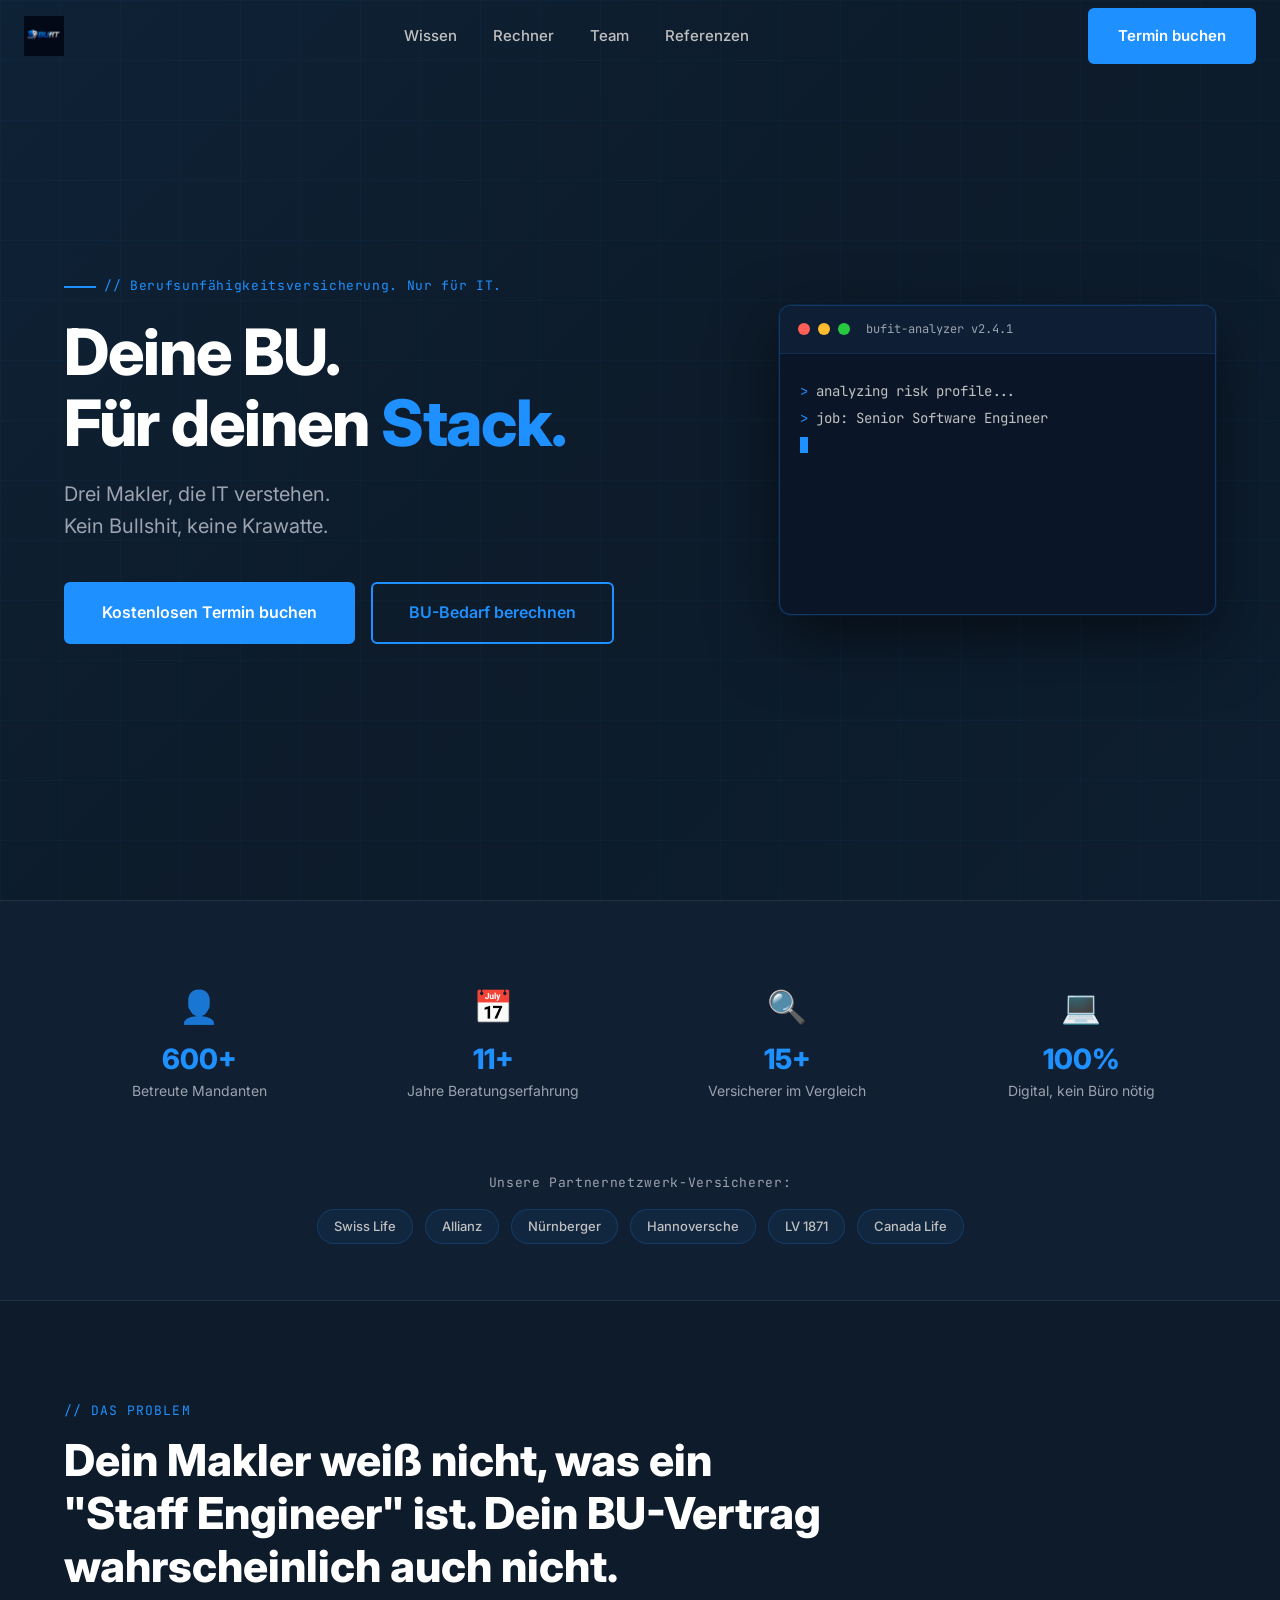
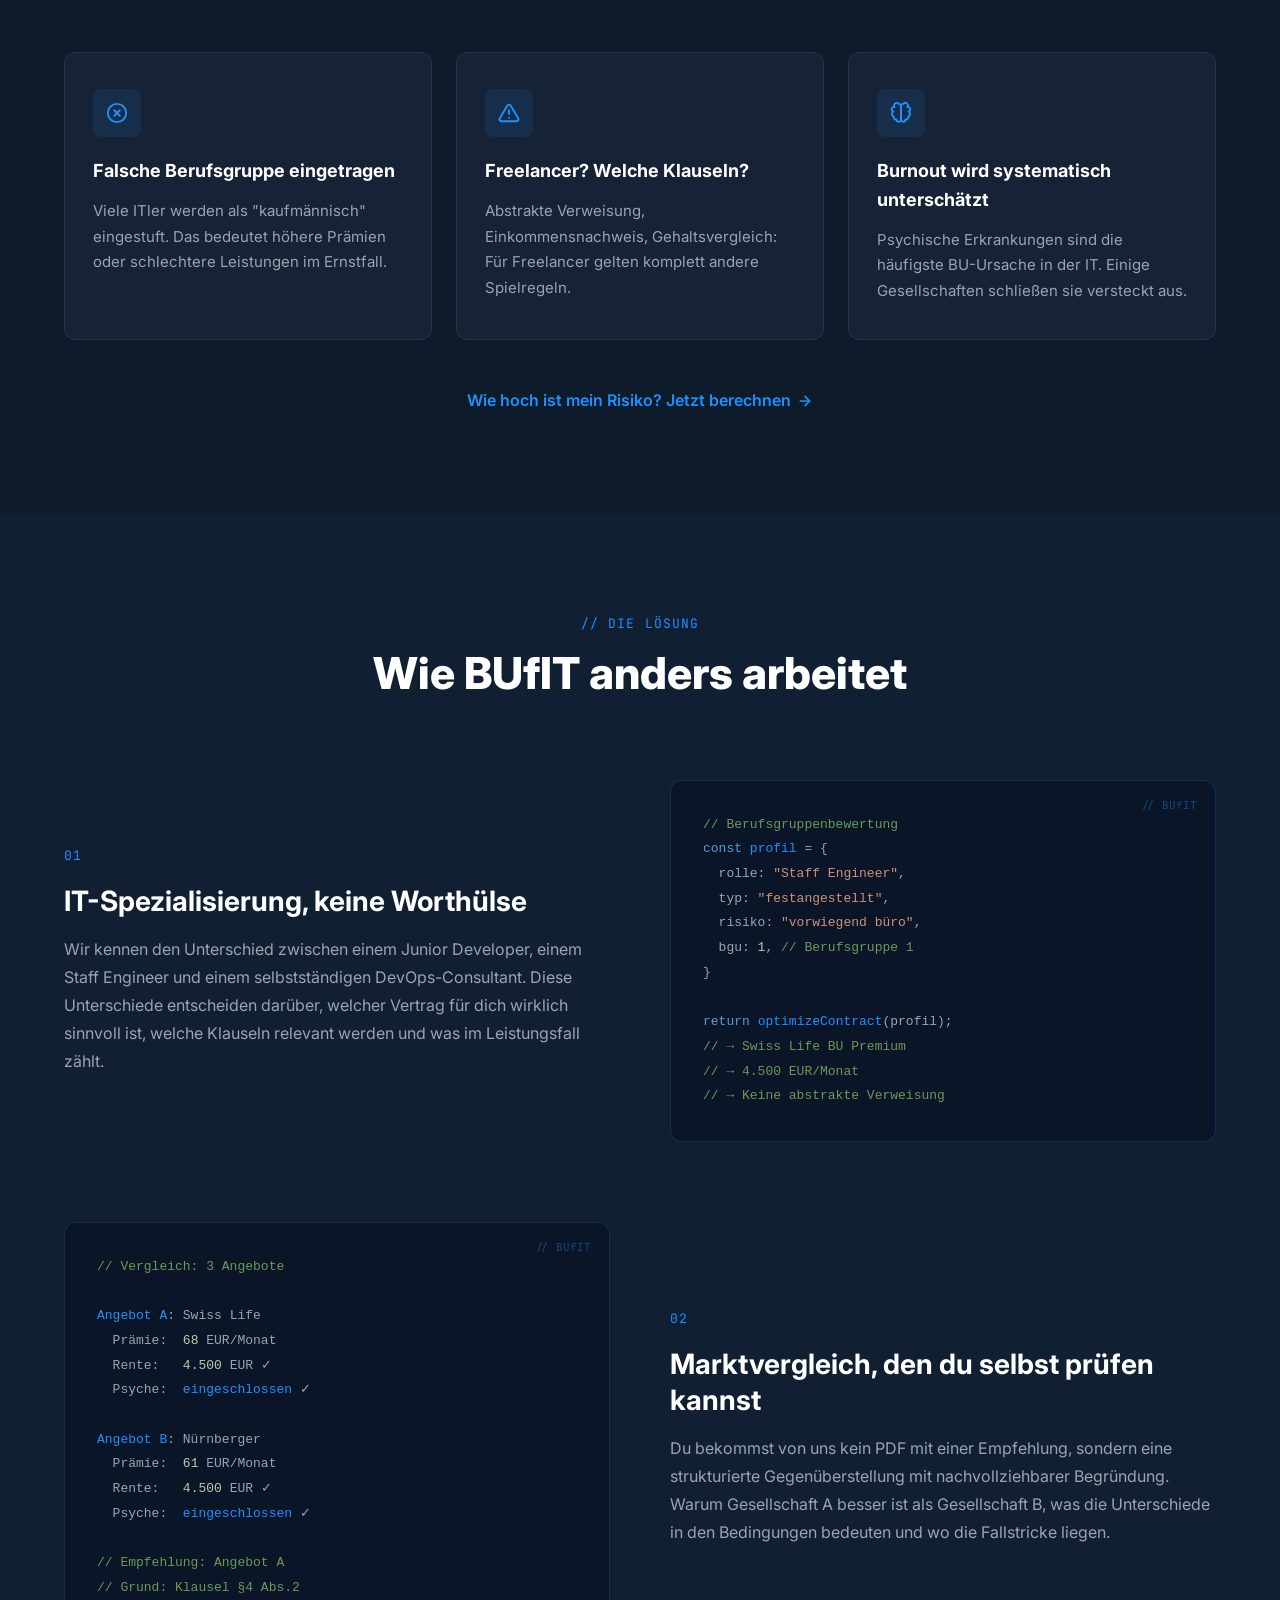
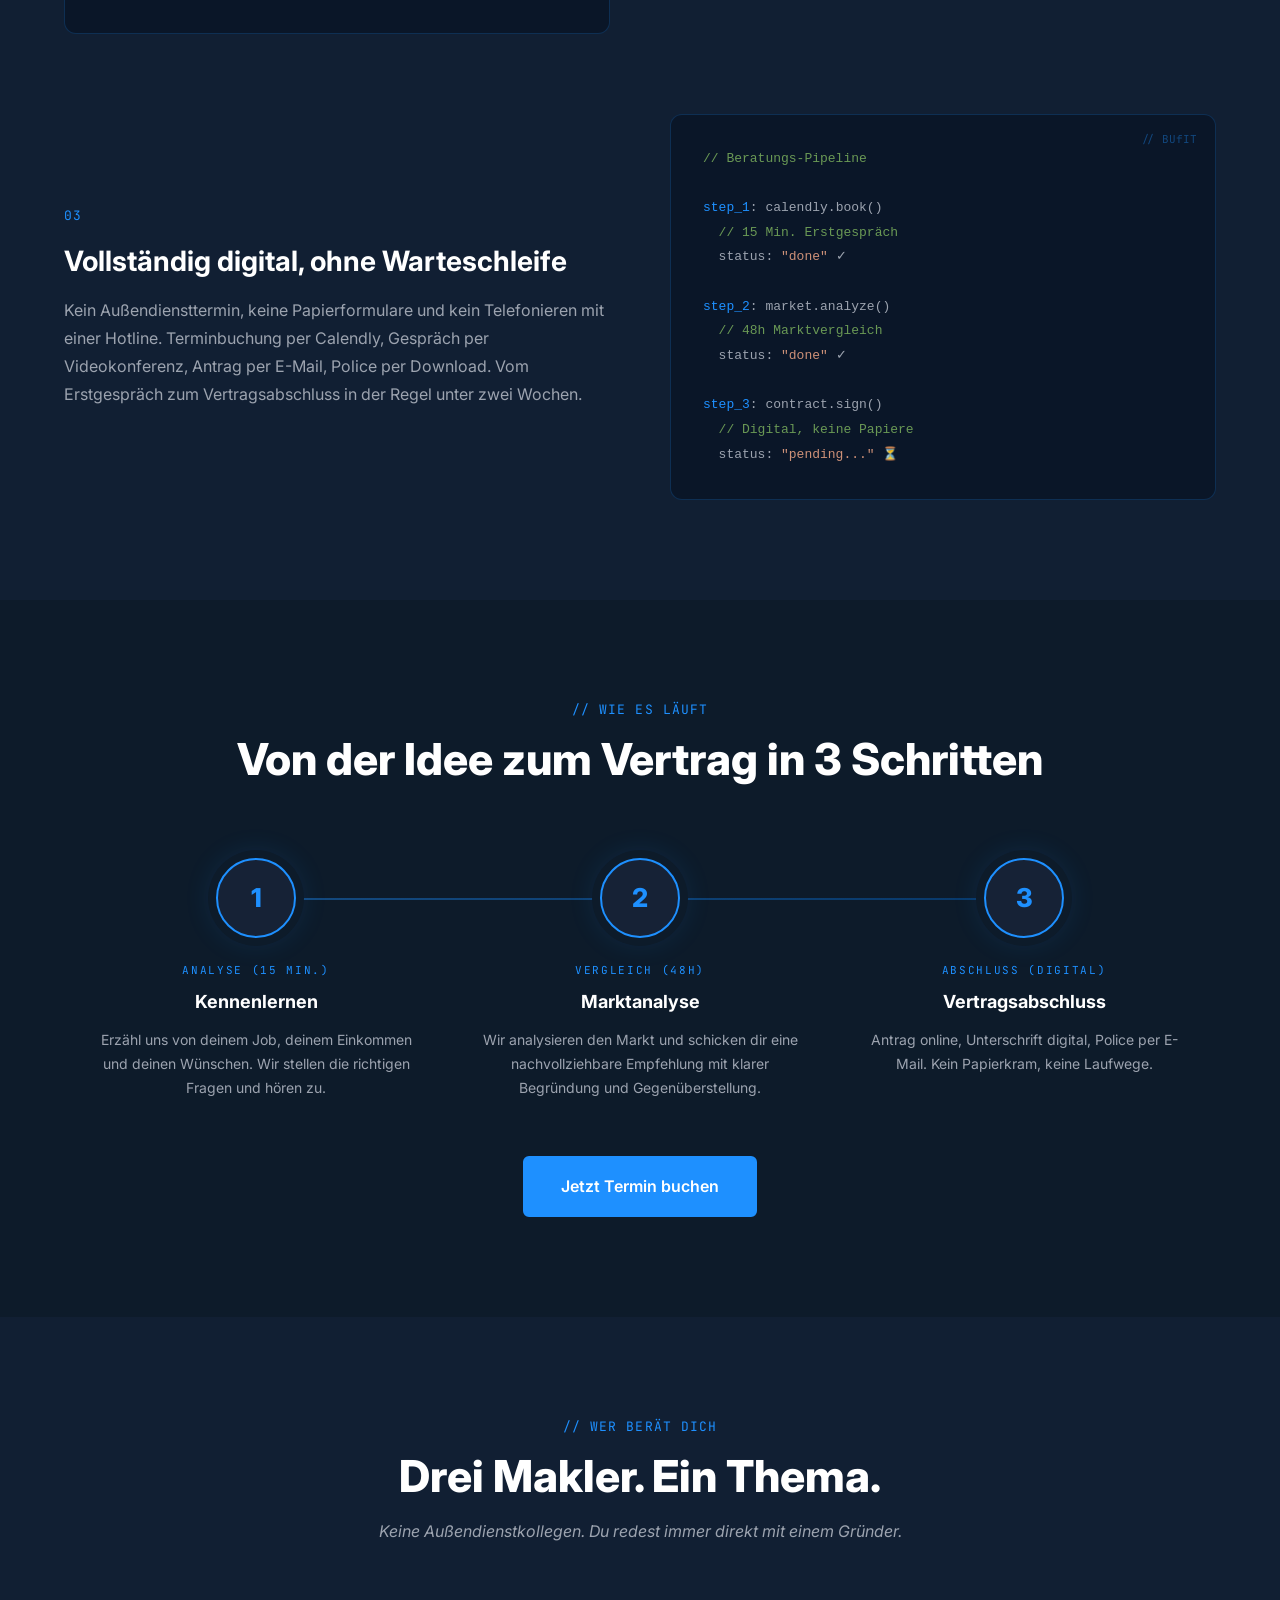
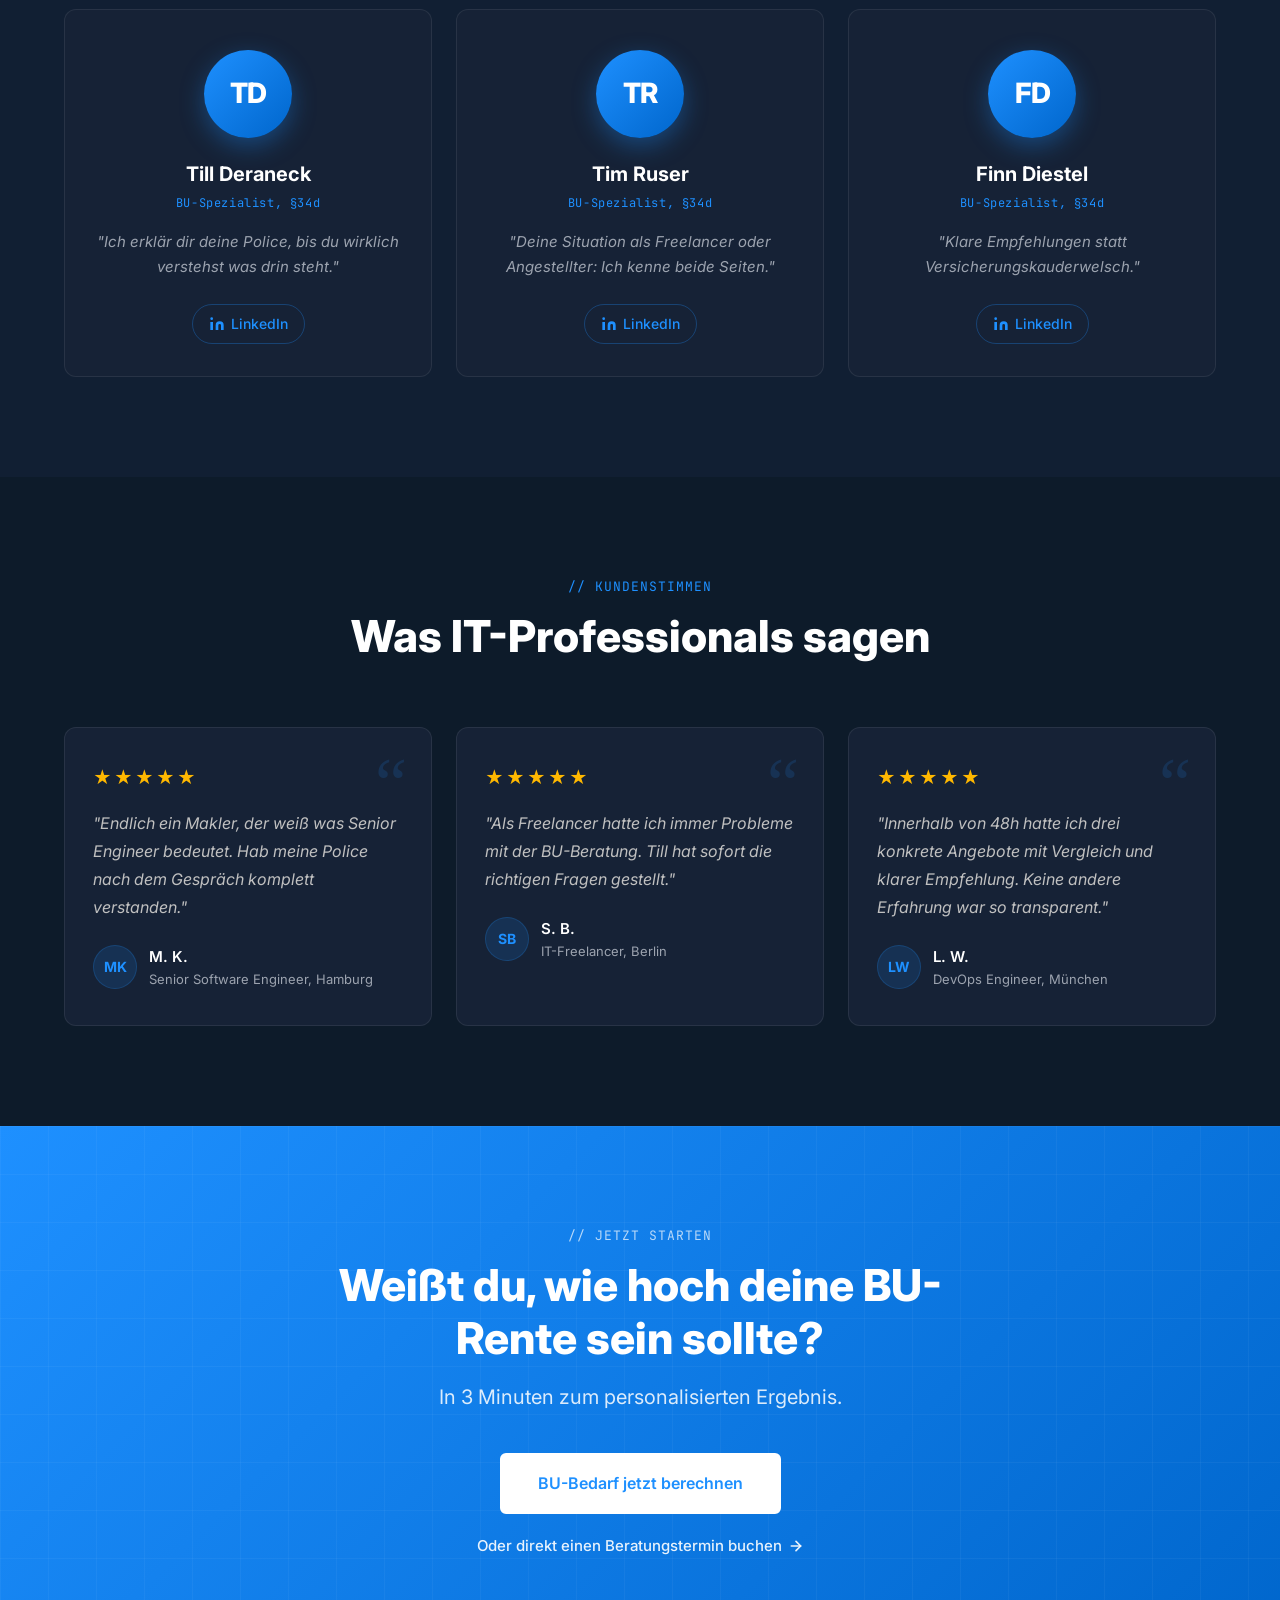
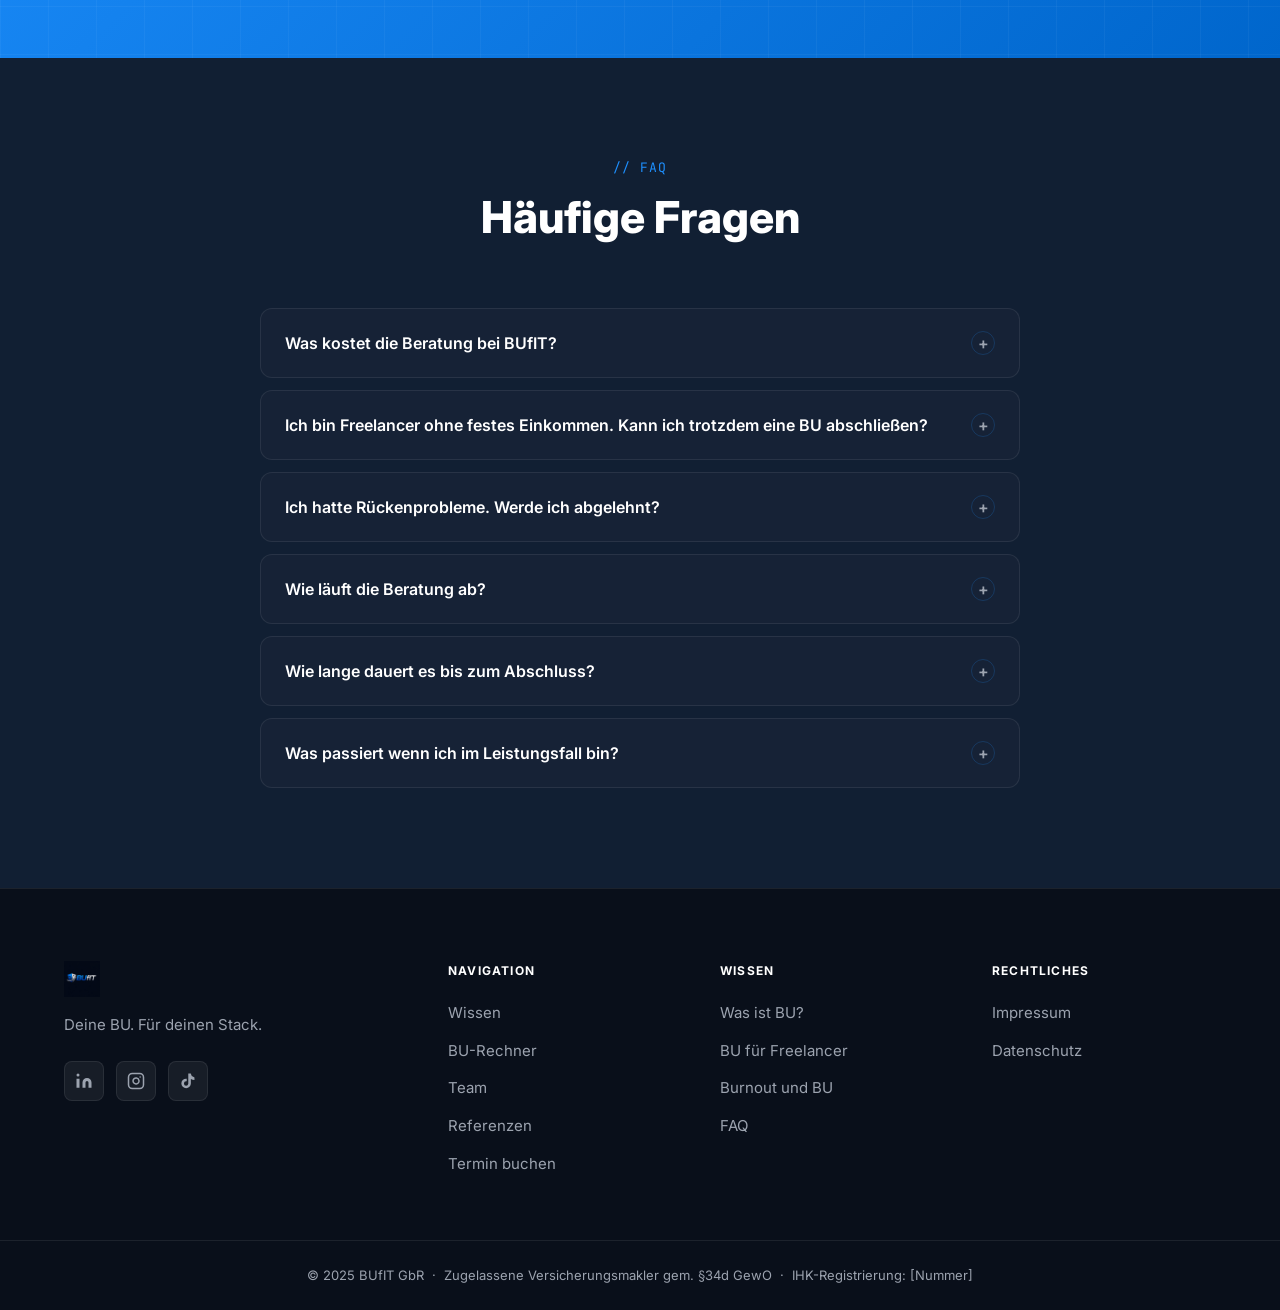
==== commit ea360b85: "Trust Bar: echte Zahlen eingetragen 600+ Mandanten, 11+ Jahre Beratungserfahrung  Co-Authored-By: Cl" ====
--- a/docs/index.html
+++ b/docs/index.html
@@ -139,18 +139,18 @@
         <div class="trust-metrics">
           <div class="trust-metric fade-in">
             <span class="trust-metric-icon" aria-hidden="true">👤</span>
-            <div class="trust-metric-value">200+</div>
-            <div class="trust-metric-label">IT-Professionals beraten</div>
+            <div class="trust-metric-value">600+</div>
+            <div class="trust-metric-label">Betreute Mandanten</div>
           </div>
           <div class="trust-metric fade-in fade-in-delay-1">
+            <span class="trust-metric-icon" aria-hidden="true">📅</span>
+            <div class="trust-metric-value">11+</div>
+            <div class="trust-metric-label">Jahre Beratungserfahrung</div>
+          </div>
+          <div class="trust-metric fade-in fade-in-delay-2">
             <span class="trust-metric-icon" aria-hidden="true">🔍</span>
             <div class="trust-metric-value">15+</div>
-            <div class="trust-metric-label">Versicherer verglichen</div>
-          </div>
-          <div class="trust-metric fade-in fade-in-delay-2">
-            <span class="trust-metric-icon" aria-hidden="true">⭐</span>
-            <div class="trust-metric-value">4.8/5</div>
-            <div class="trust-metric-label">Durchschnittliche Trustpilot-Bewertung</div>
+            <div class="trust-metric-label">Versicherer im Vergleich</div>
           </div>
           <div class="trust-metric fade-in fade-in-delay-3">
             <span class="trust-metric-icon" aria-hidden="true">💻</span>
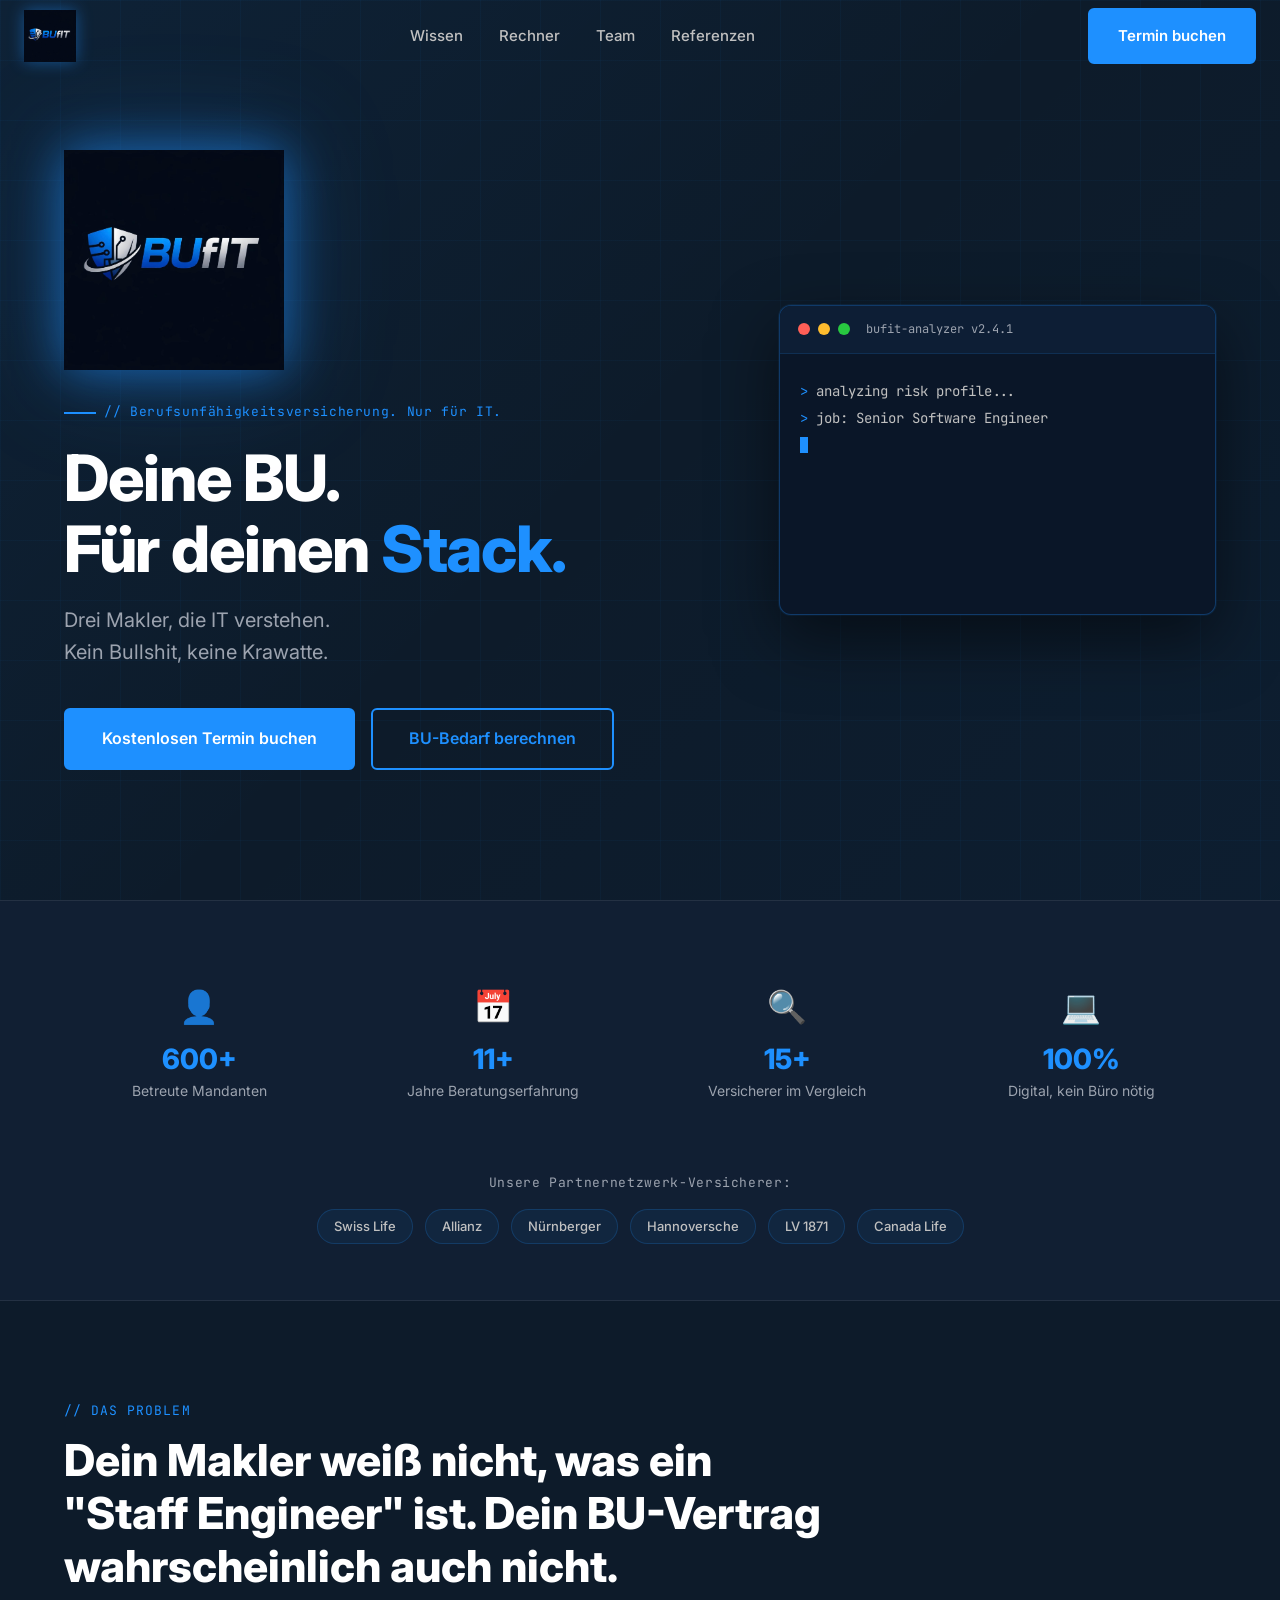
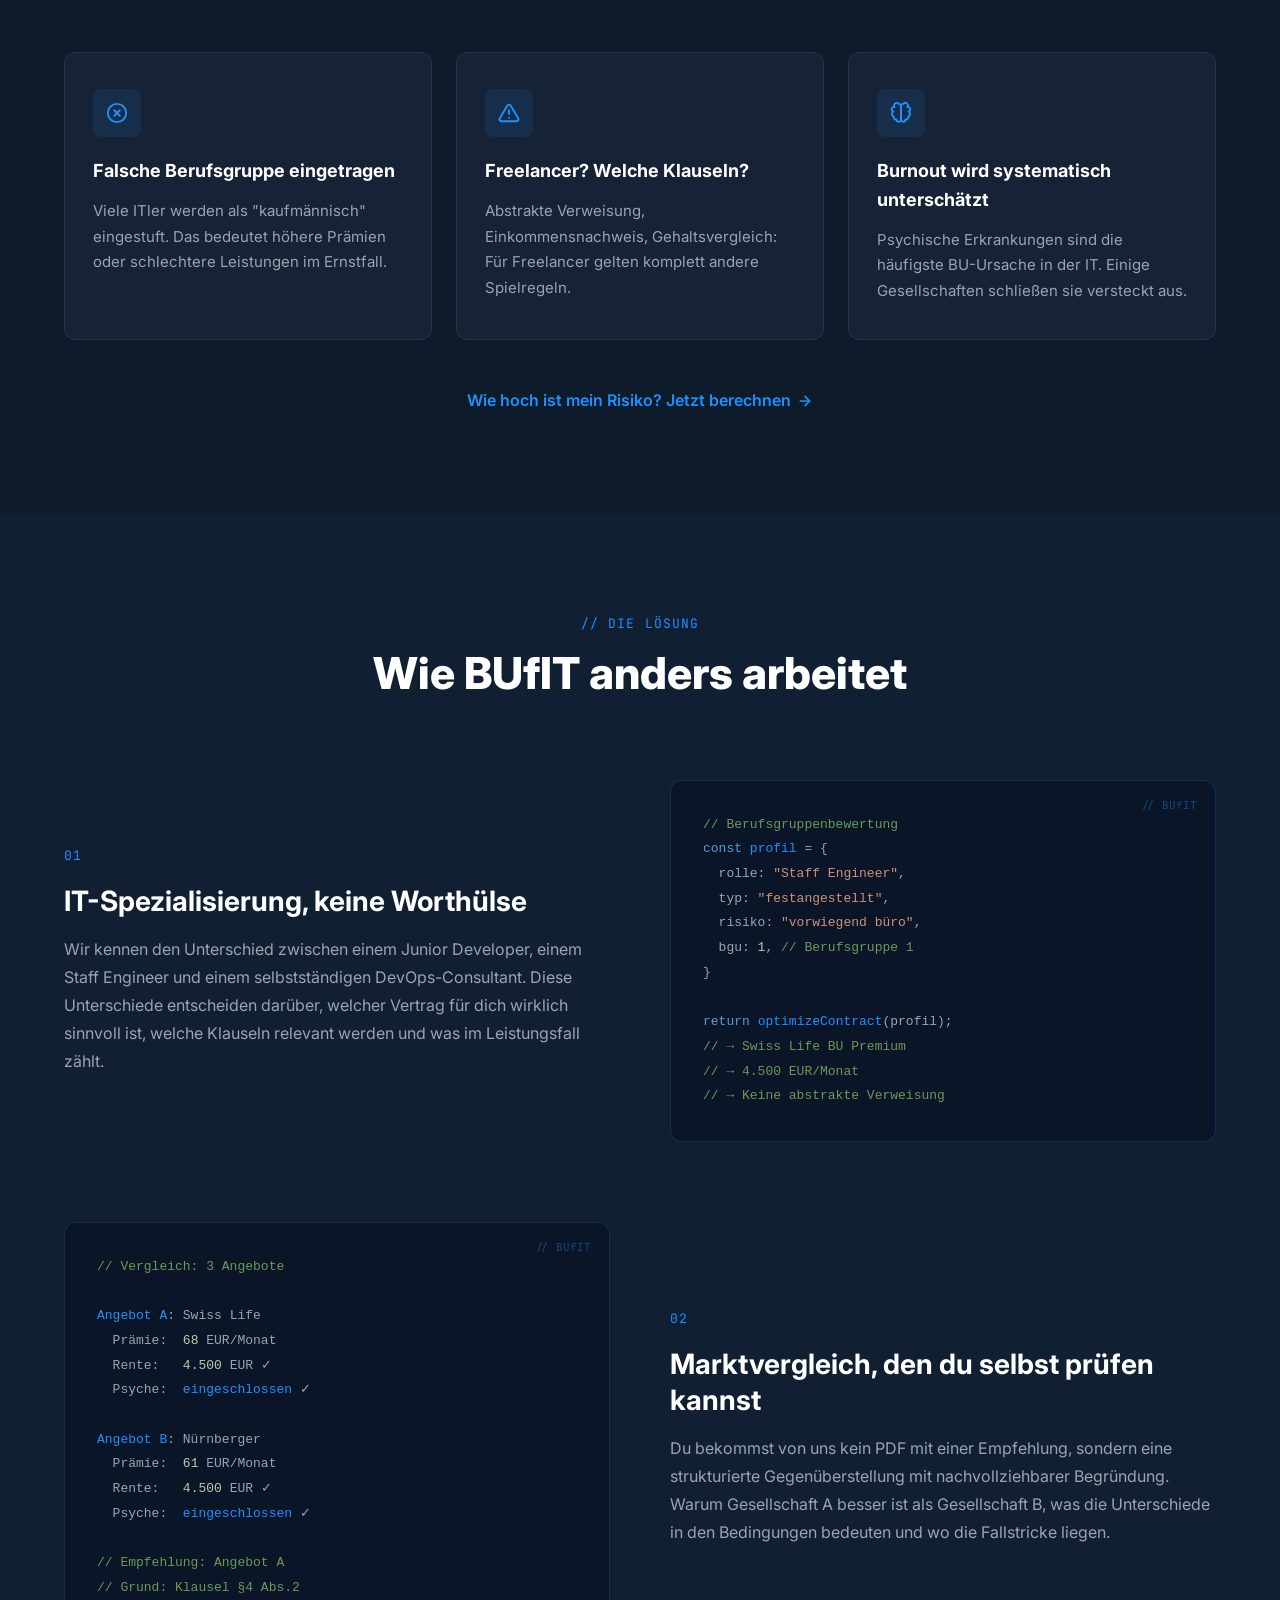
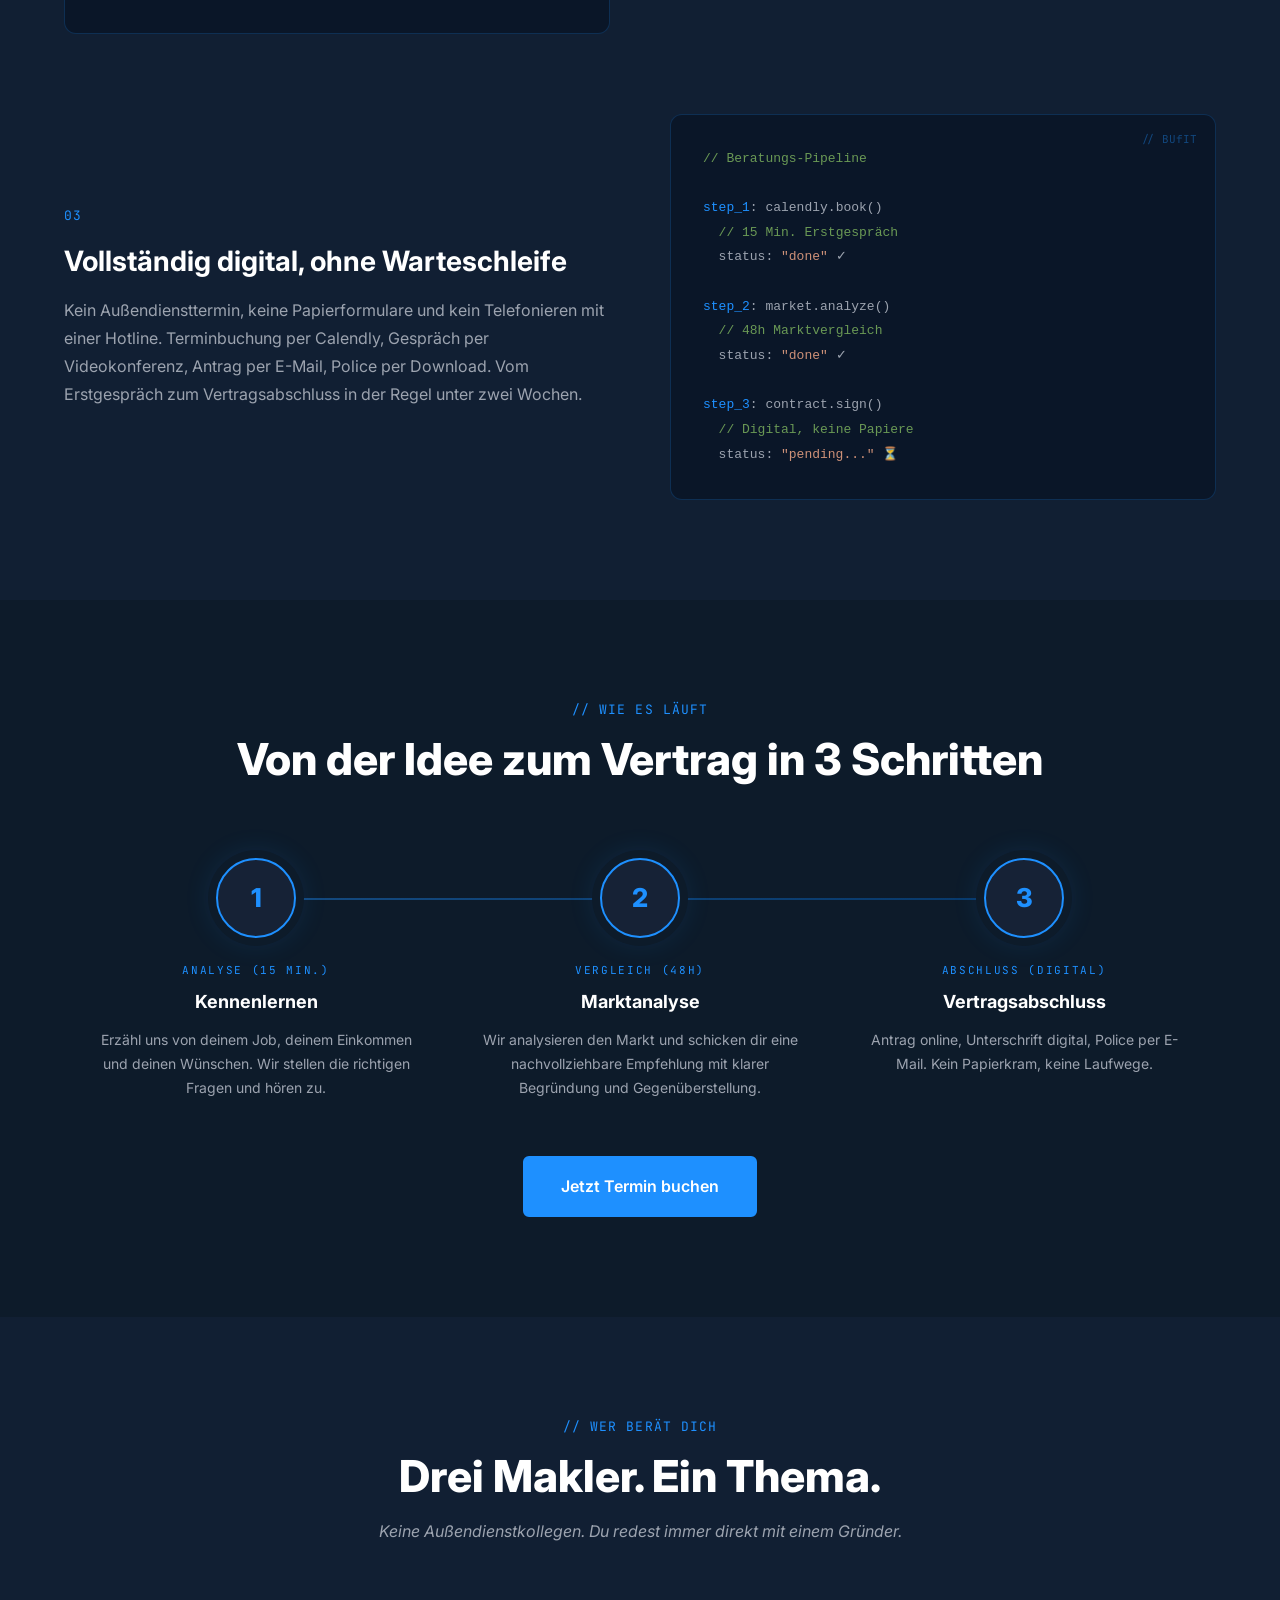
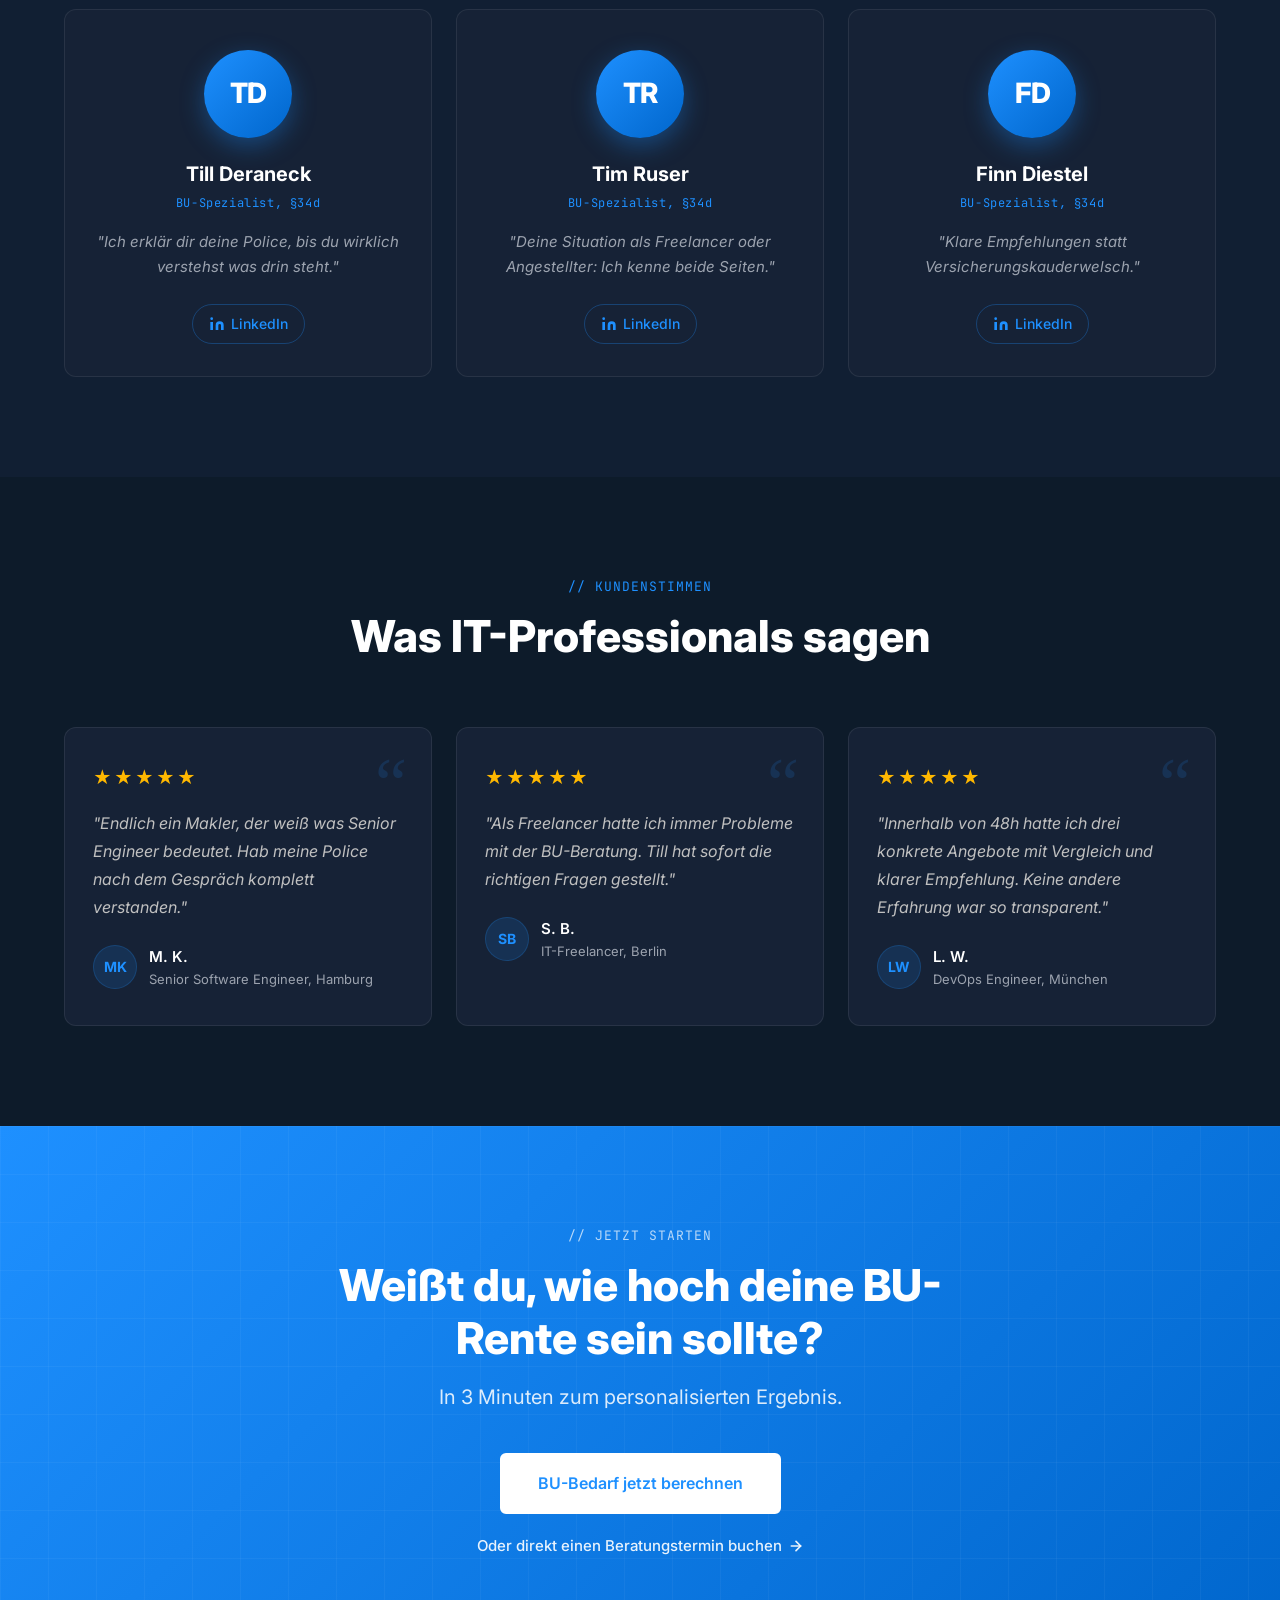
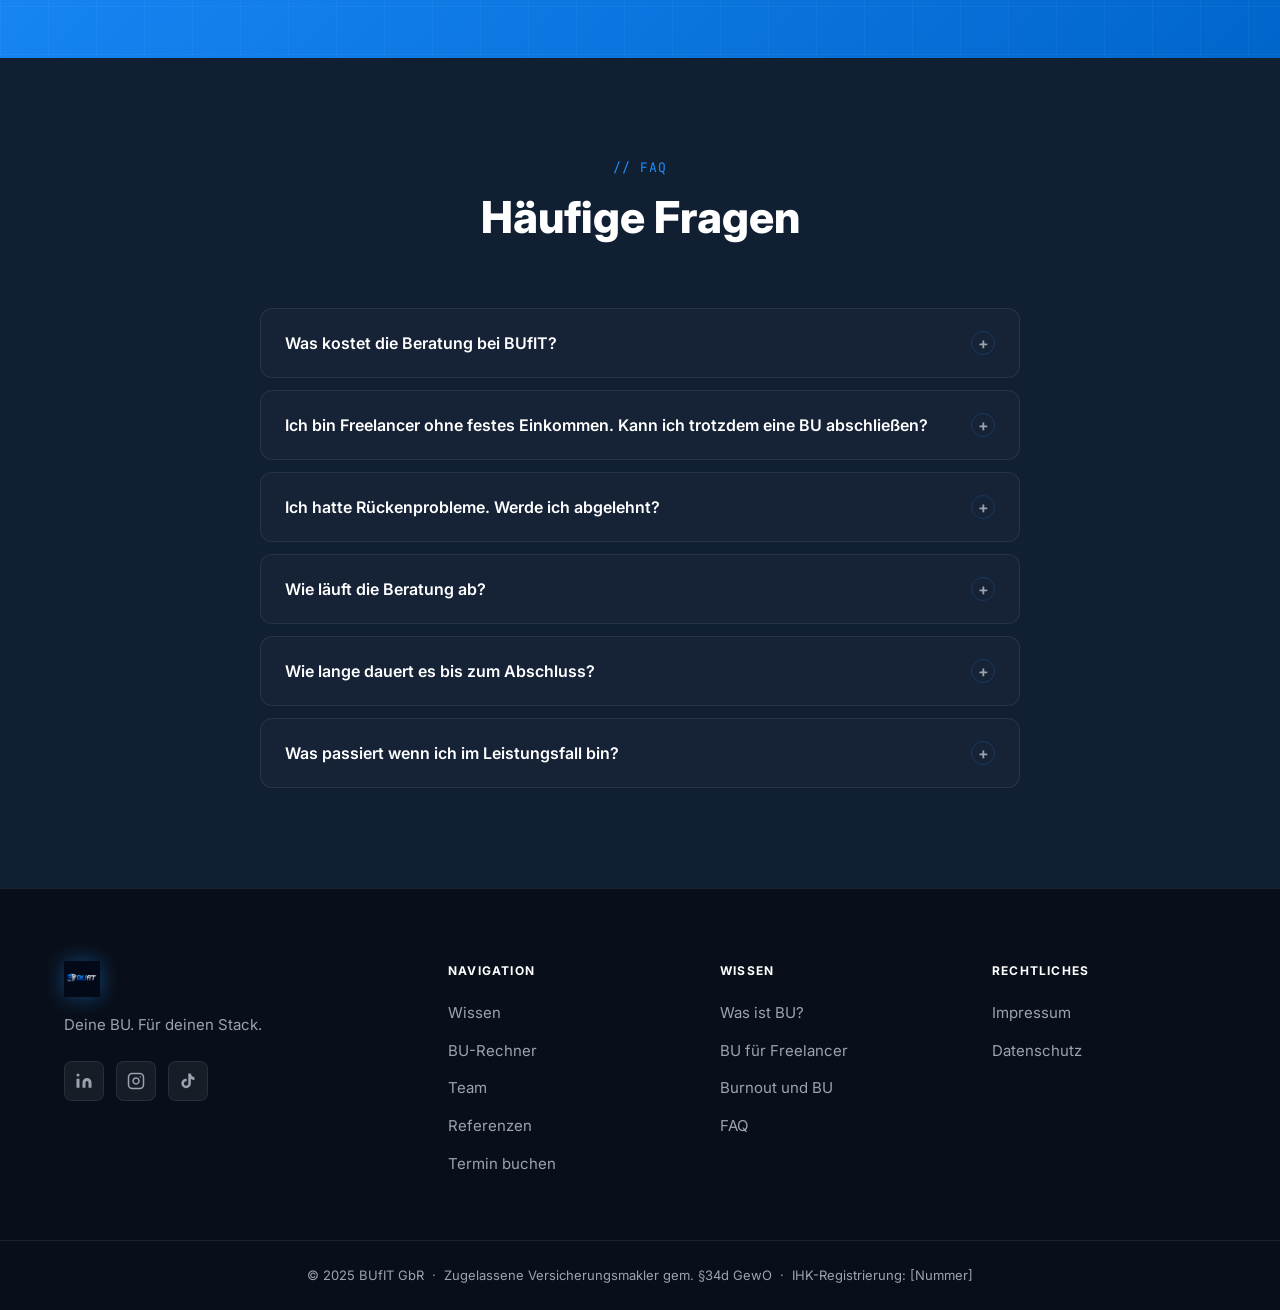
==== commit 7ecbcac6: "Logo: prominenter Hero-Auftritt + Electric-Blue-Glow - Logo groß im Hero-Bereich eingefügt (220px, a" ====
--- a/docs/index.html
+++ b/docs/index.html
@@ -85,6 +85,12 @@
 
           <!-- Left: Text -->
           <div class="hero-content">
+
+            <!-- Logo prominent im Hero -->
+            <div class="hero-logo-wrap">
+              <img src="Logo.jpeg" alt="BUfIT Logo" class="hero-logo" />
+            </div>
+
             <p class="hero-label">
               // Berufsunfähigkeitsversicherung. Nur für IT.
             </p>
--- a/docs/styles.css
+++ b/docs/styles.css
@@ -201,9 +201,47 @@
 }
 
 .navbar-logo img {
-  height: 40px;
+  height: 52px;
   width: auto;
   object-fit: contain;
+  filter: drop-shadow(0 0 8px rgba(30, 144, 255, 0.45));
+  transition: filter 0.3s ease, transform 0.3s ease;
+}
+
+.navbar-logo img:hover {
+  filter: drop-shadow(0 0 16px rgba(30, 144, 255, 0.75));
+  transform: scale(1.04);
+}
+
+/* Hero Logo */
+.hero-logo-wrap {
+  margin-bottom: 32px;
+}
+
+.hero-logo {
+  width: 220px;
+  height: auto;
+  object-fit: contain;
+  filter: drop-shadow(0 0 24px rgba(30, 144, 255, 0.55)) drop-shadow(0 0 48px rgba(30, 144, 255, 0.25));
+  animation: logoGlow 3s ease-in-out infinite alternate;
+}
+
+@keyframes logoGlow {
+  from {
+    filter: drop-shadow(0 0 18px rgba(30, 144, 255, 0.5)) drop-shadow(0 0 36px rgba(30, 144, 255, 0.2));
+  }
+  to {
+    filter: drop-shadow(0 0 32px rgba(30, 144, 255, 0.8)) drop-shadow(0 0 64px rgba(30, 144, 255, 0.35));
+  }
+}
+
+/* Footer Logo */
+.footer-brand img {
+  width: 160px;
+  height: auto;
+  object-fit: contain;
+  filter: drop-shadow(0 0 10px rgba(30, 144, 255, 0.4));
+  margin-bottom: 12px;
 }
 
 .navbar-links {
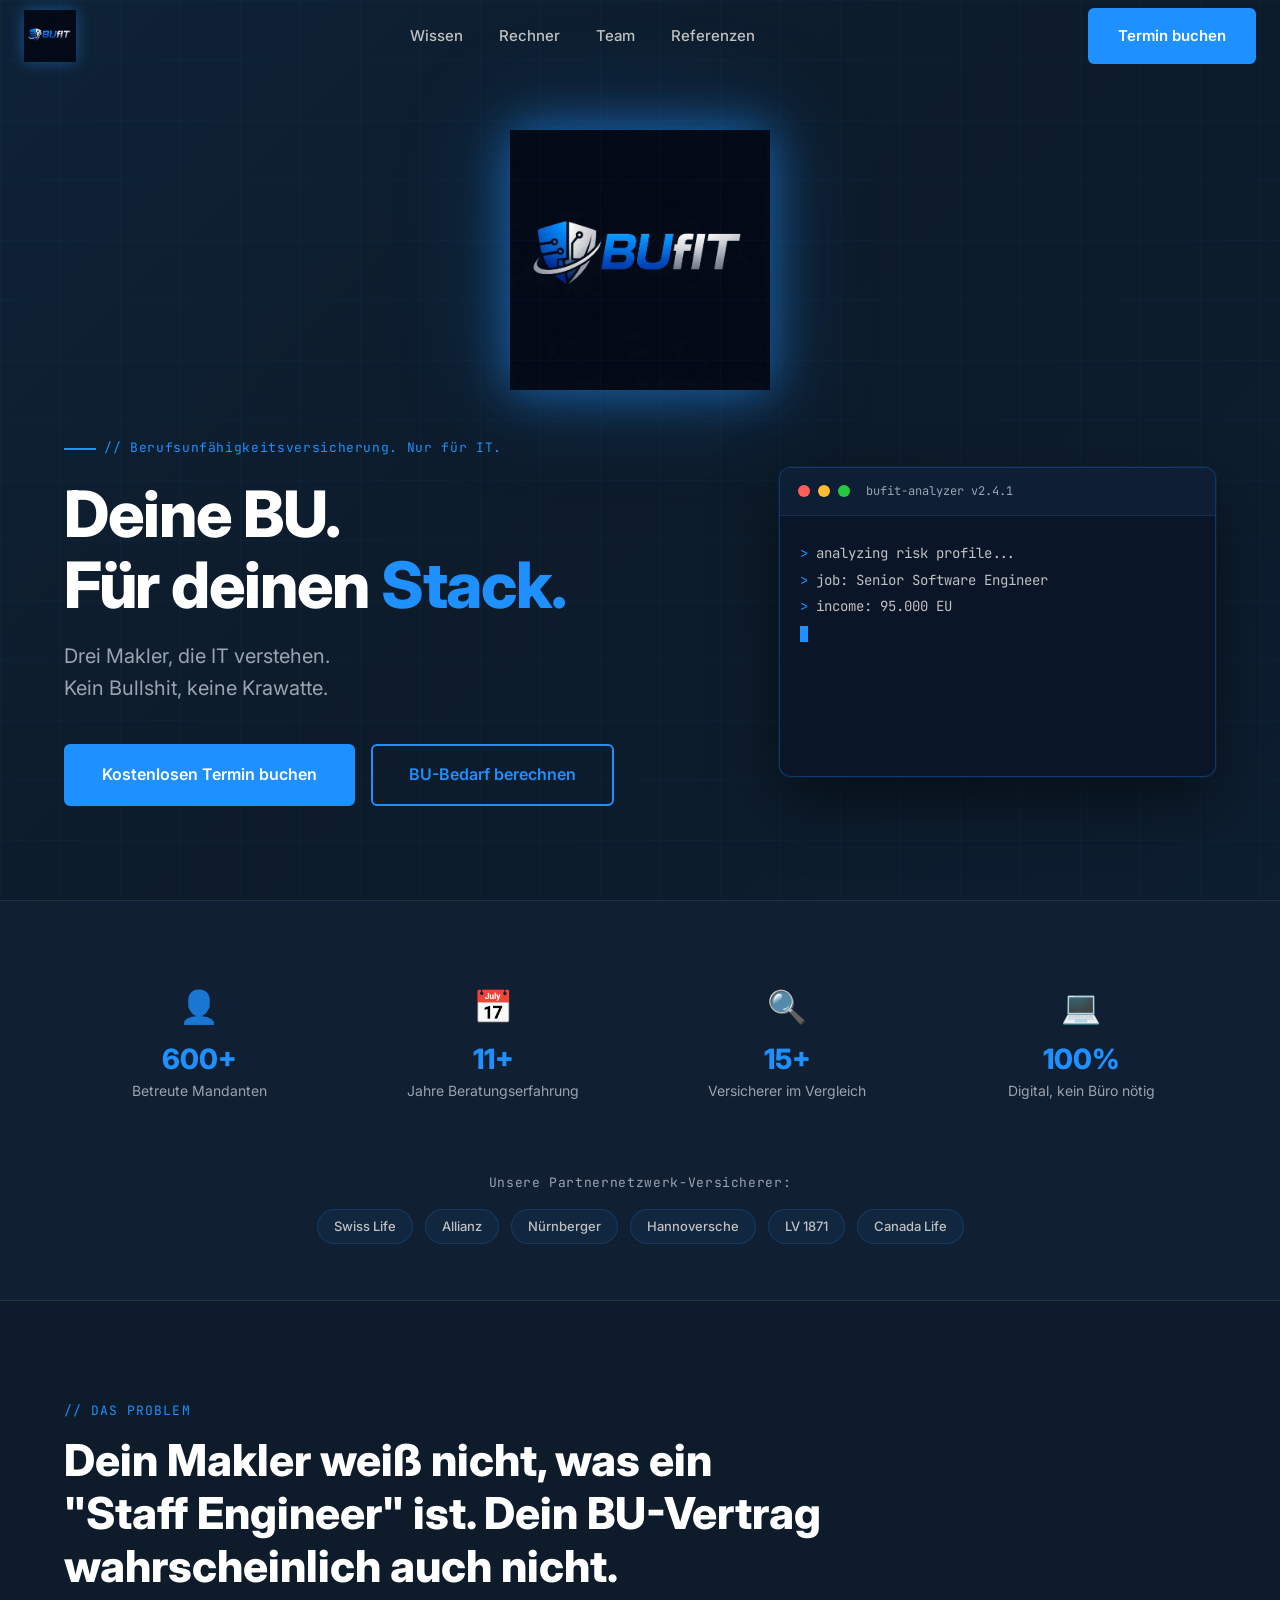
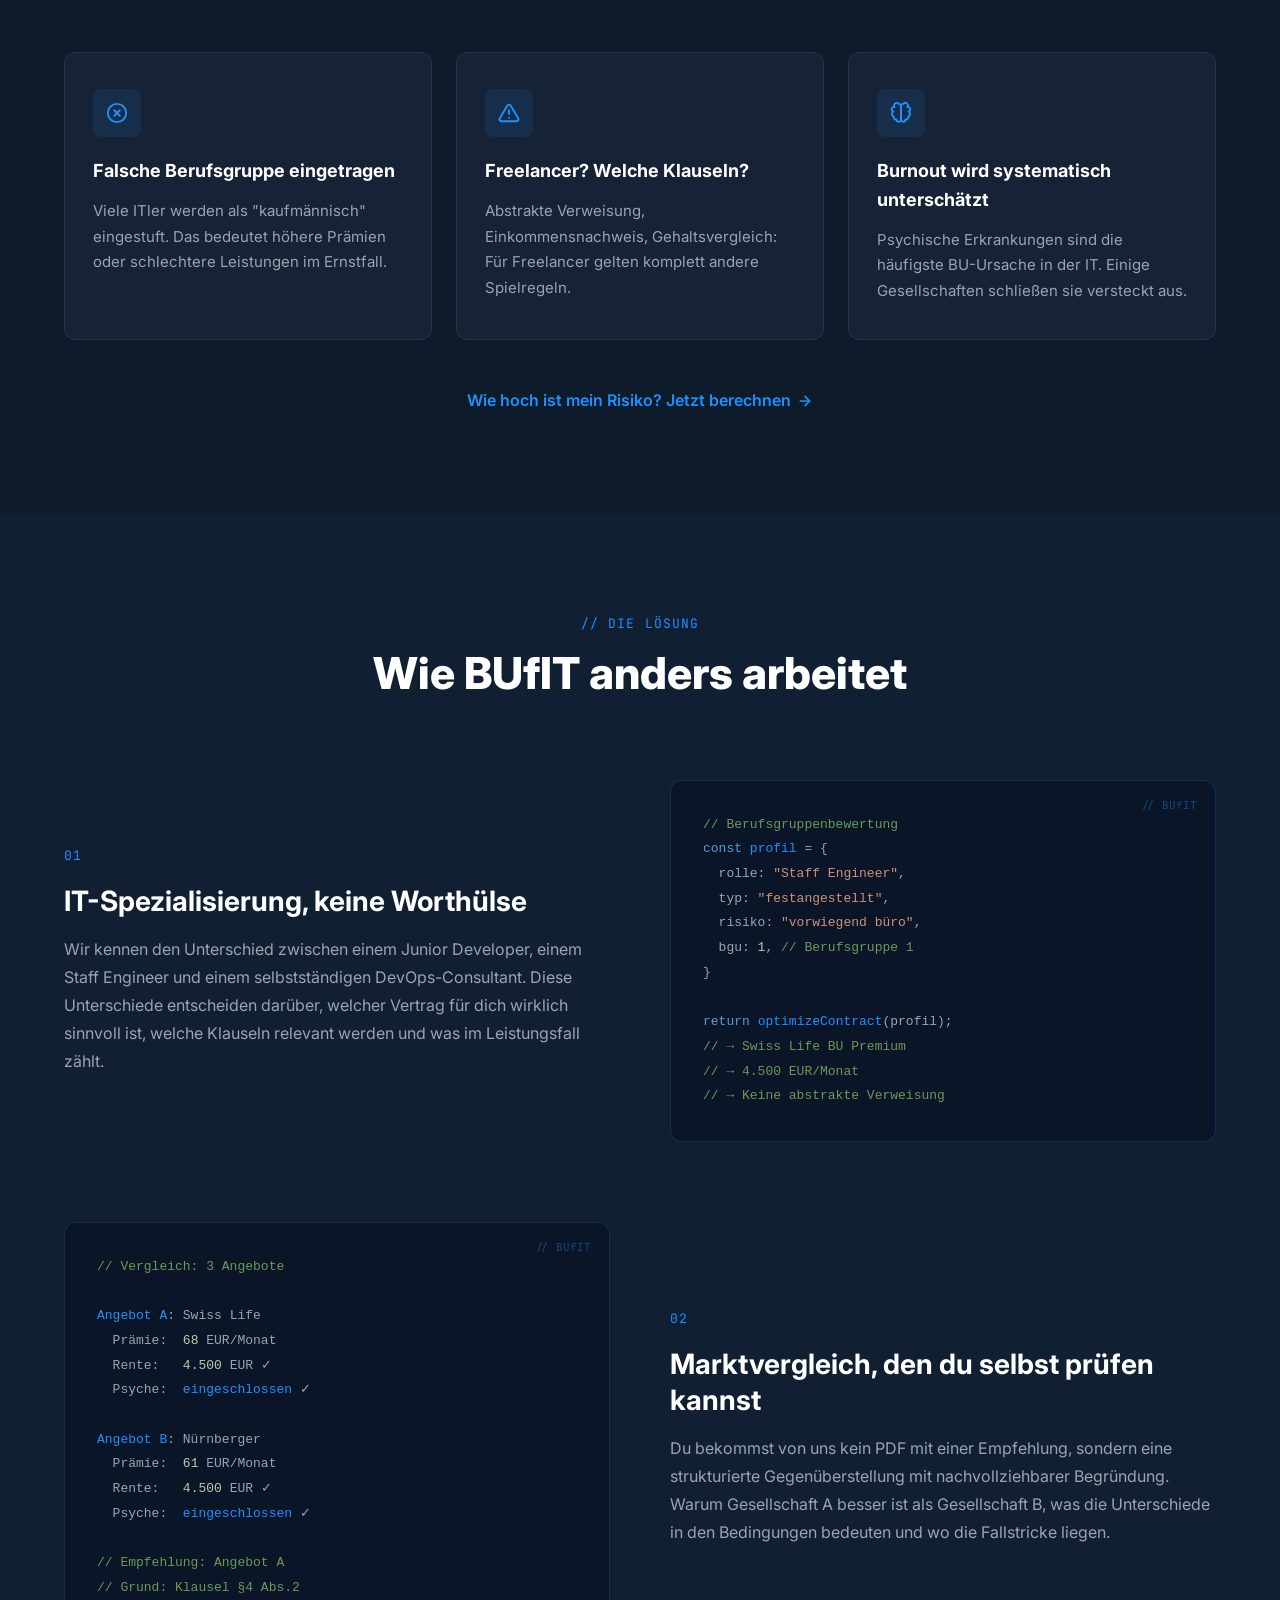
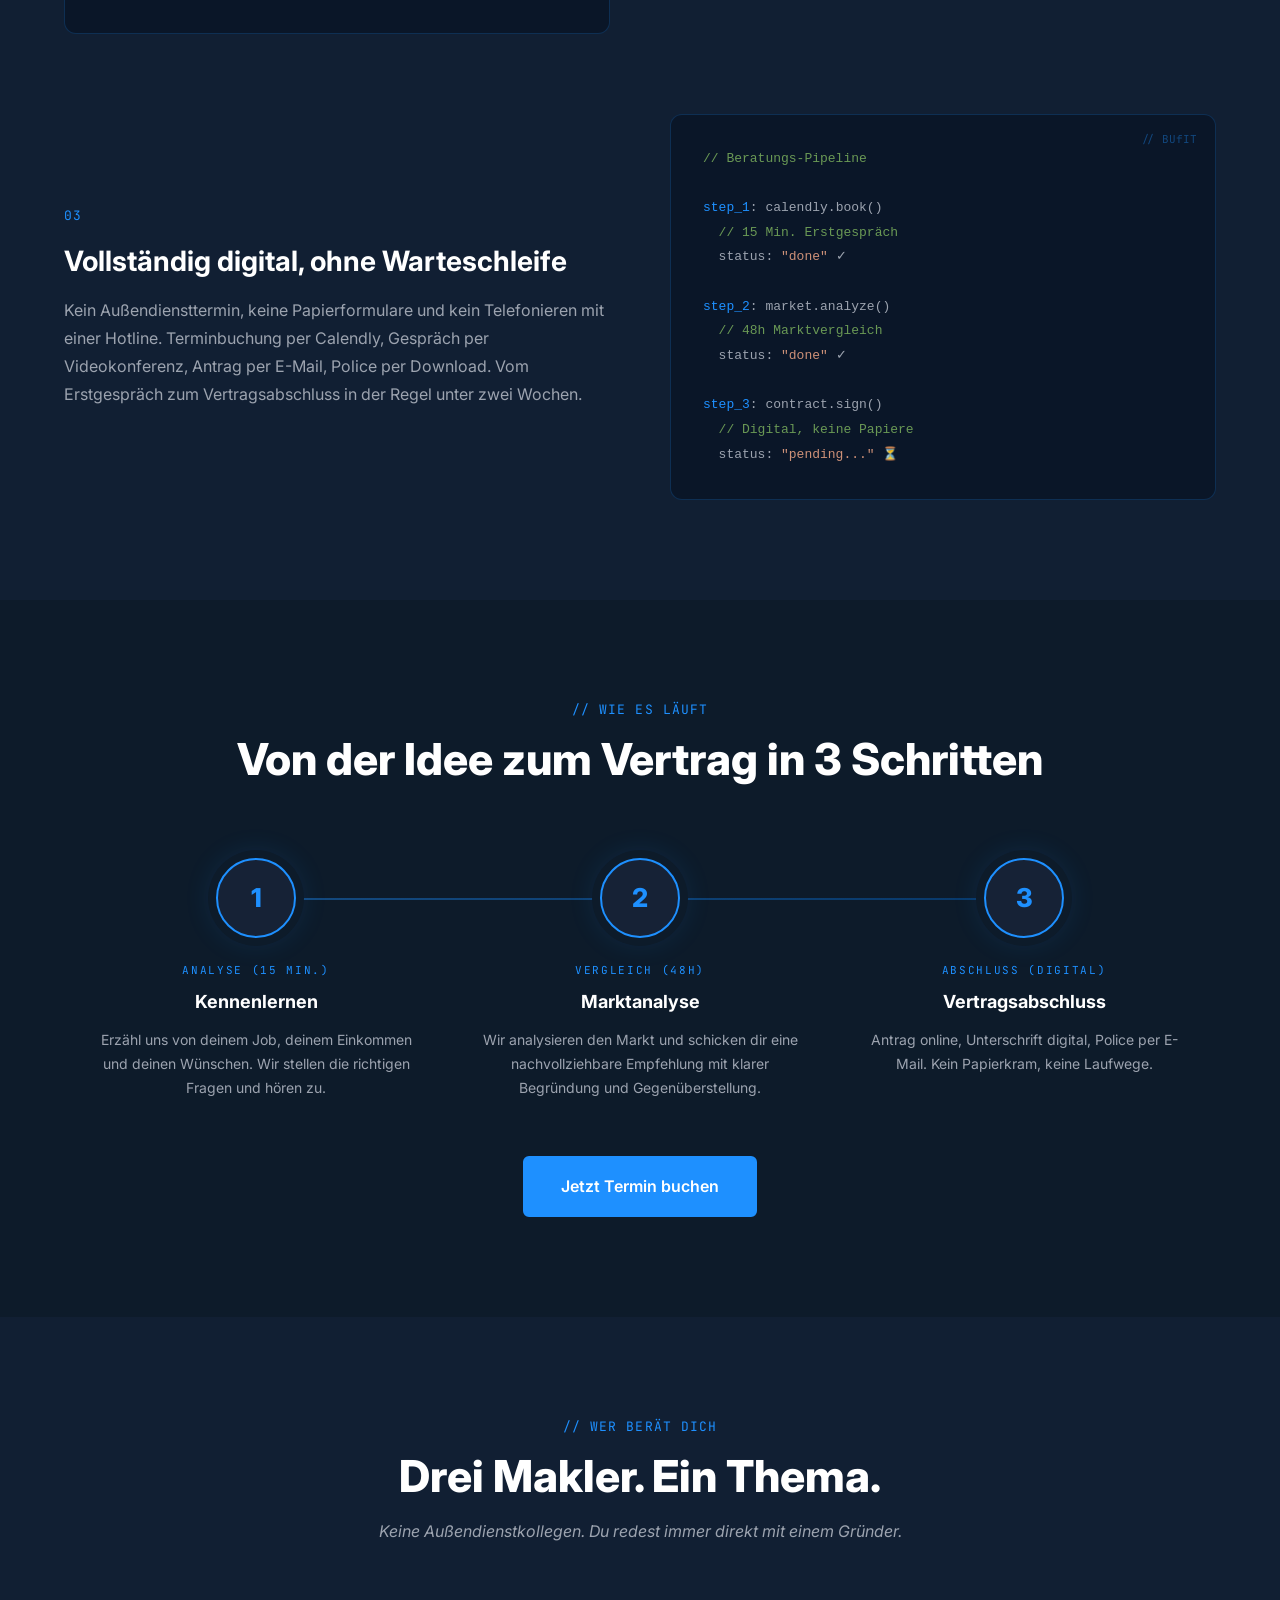
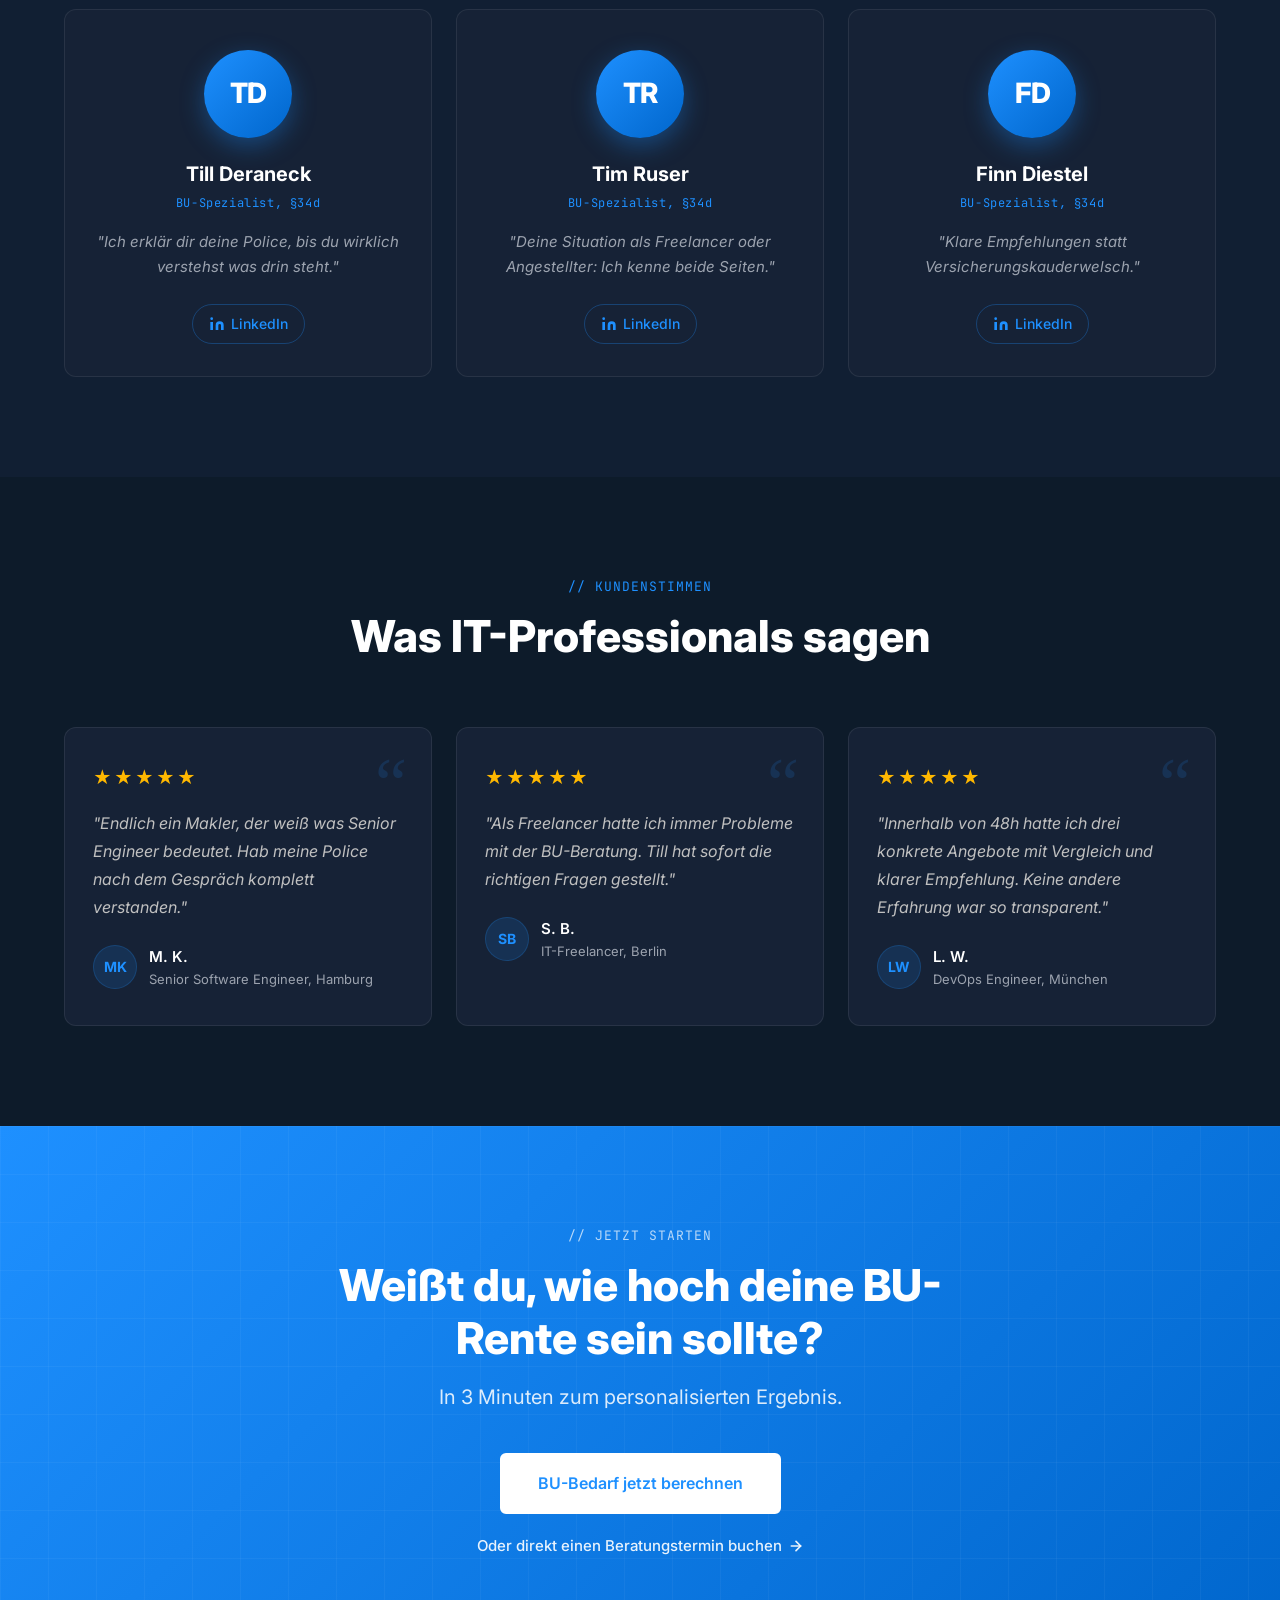
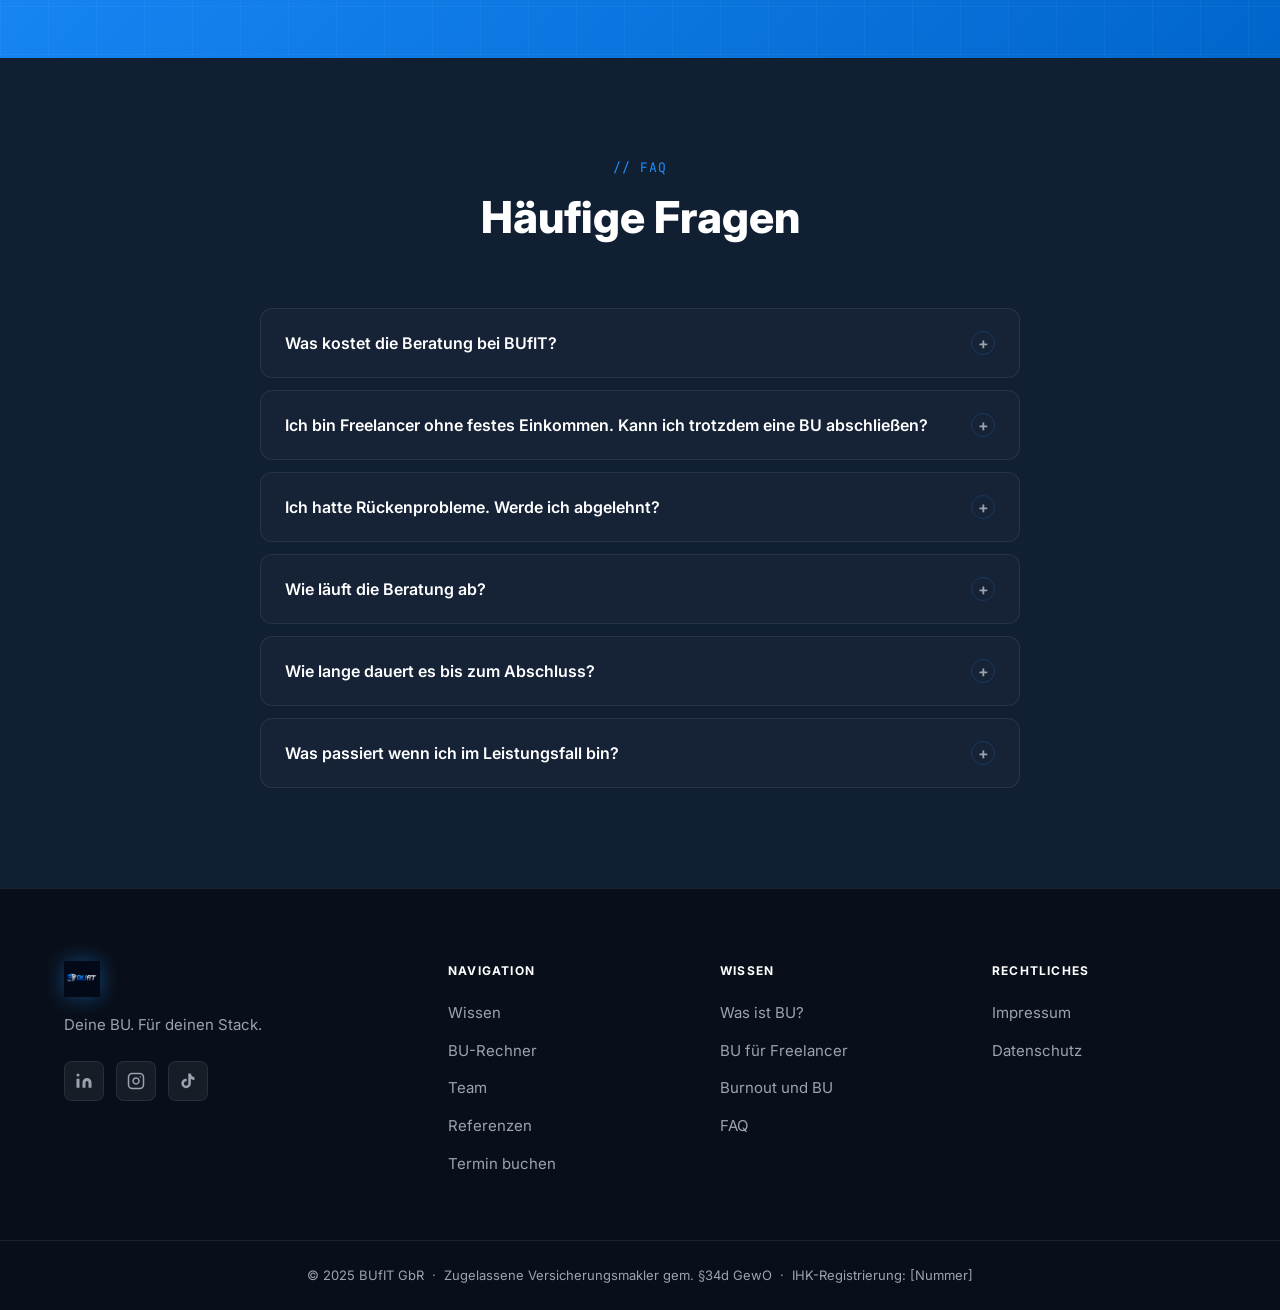
==== commit 26373114: "Logo: zentriert über Hero, über beiden Spalten Co-Authored-By: Claude Sonnet 4.6 <noreply@anthropic." ====
--- a/docs/index.html
+++ b/docs/index.html
@@ -81,15 +81,16 @@
     ==================================================== -->
     <section class="hero" aria-label="Einleitung">
       <div class="container">
+
+        <!-- Logo zentriert über beiden Spalten -->
+        <div class="hero-logo-wrap">
+          <img src="Logo.jpeg" alt="BUfIT Logo" class="hero-logo" />
+        </div>
+
         <div class="hero-inner">
 
           <!-- Left: Text -->
           <div class="hero-content">
-
-            <!-- Logo prominent im Hero -->
-            <div class="hero-logo-wrap">
-              <img src="Logo.jpeg" alt="BUfIT Logo" class="hero-logo" />
-            </div>
 
             <p class="hero-label">
               // Berufsunfähigkeitsversicherung. Nur für IT.
--- a/docs/styles.css
+++ b/docs/styles.css
@@ -215,11 +215,15 @@
 
 /* Hero Logo */
 .hero-logo-wrap {
-  margin-bottom: 32px;
+  display: flex;
+  justify-content: center;
+  align-items: center;
+  margin-bottom: 48px;
+  padding-top: 16px;
 }
 
 .hero-logo {
-  width: 220px;
+  width: 260px;
   height: auto;
   object-fit: contain;
   filter: drop-shadow(0 0 24px rgba(30, 144, 255, 0.55)) drop-shadow(0 0 48px rgba(30, 144, 255, 0.25));
@@ -232,6 +236,12 @@
   }
   to {
     filter: drop-shadow(0 0 32px rgba(30, 144, 255, 0.8)) drop-shadow(0 0 64px rgba(30, 144, 255, 0.35));
+  }
+}
+
+@media (max-width: 768px) {
+  .hero-logo {
+    width: 200px;
   }
 }
 
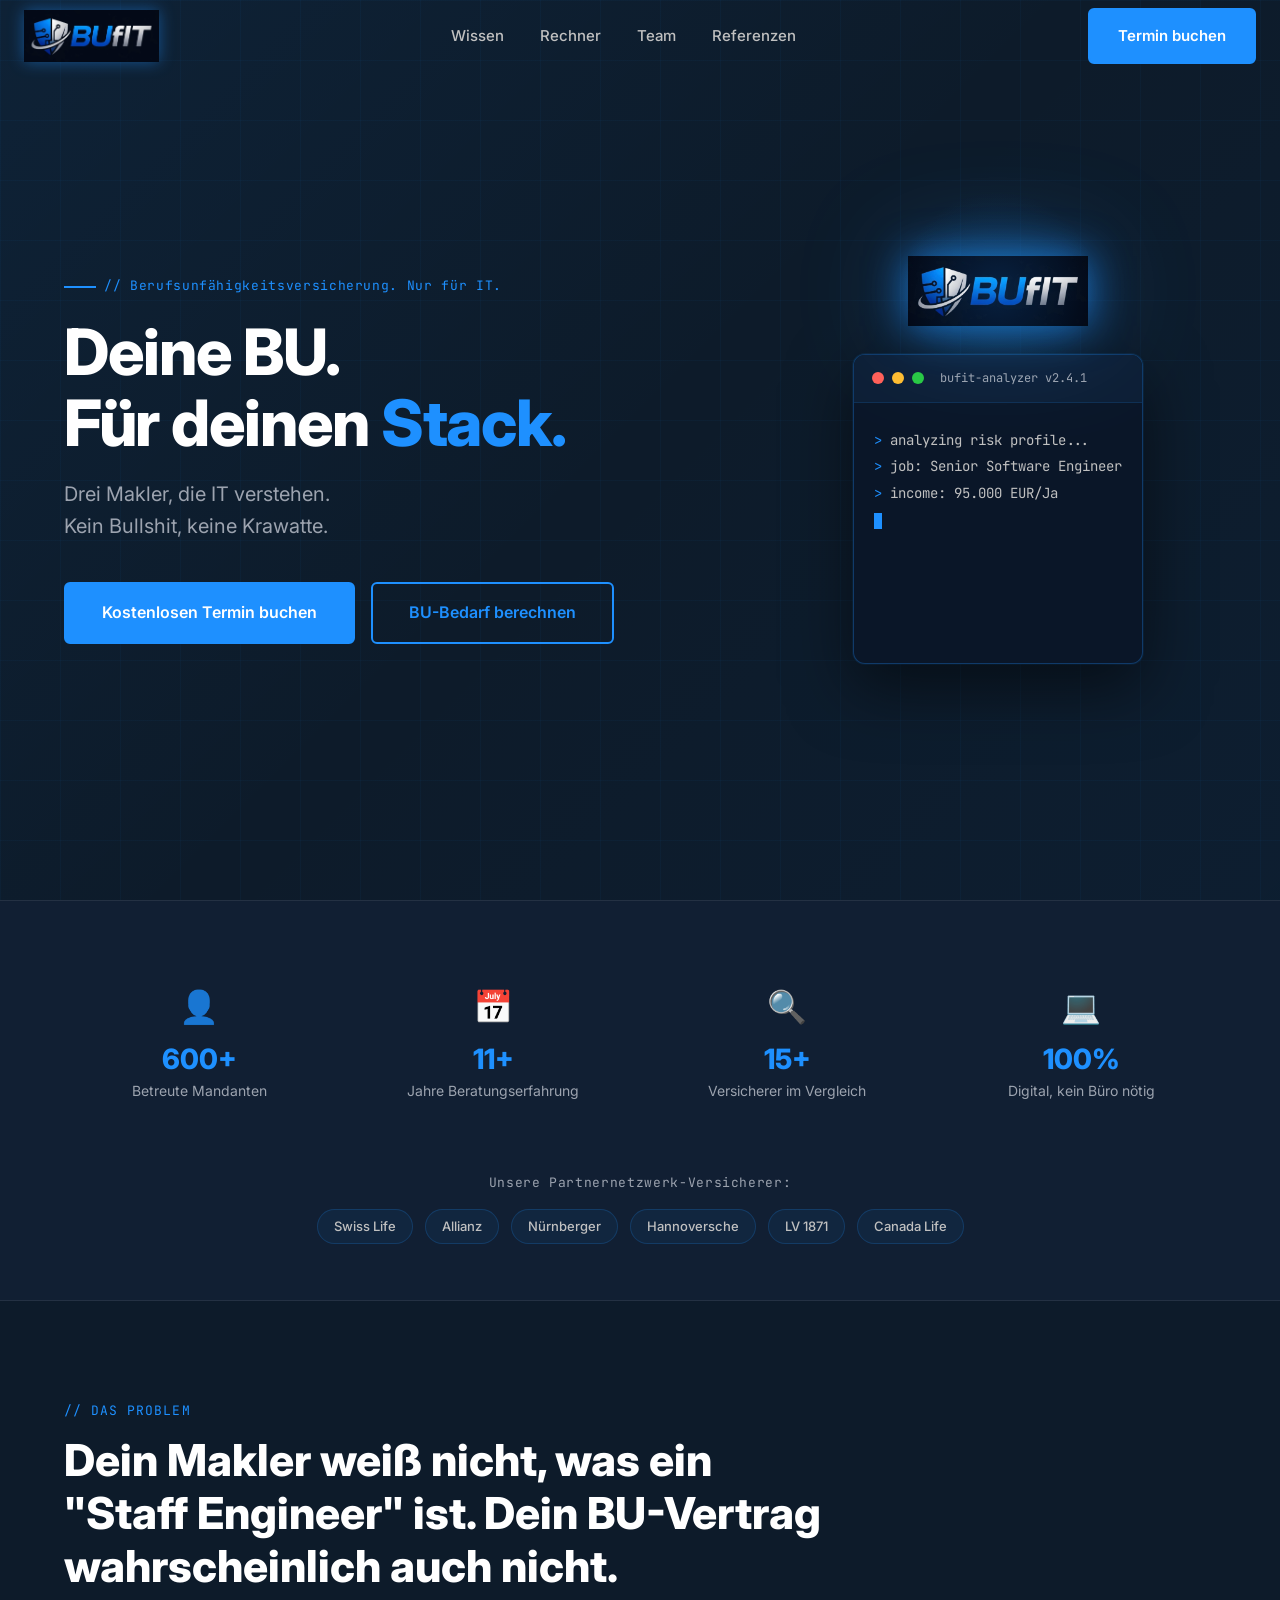
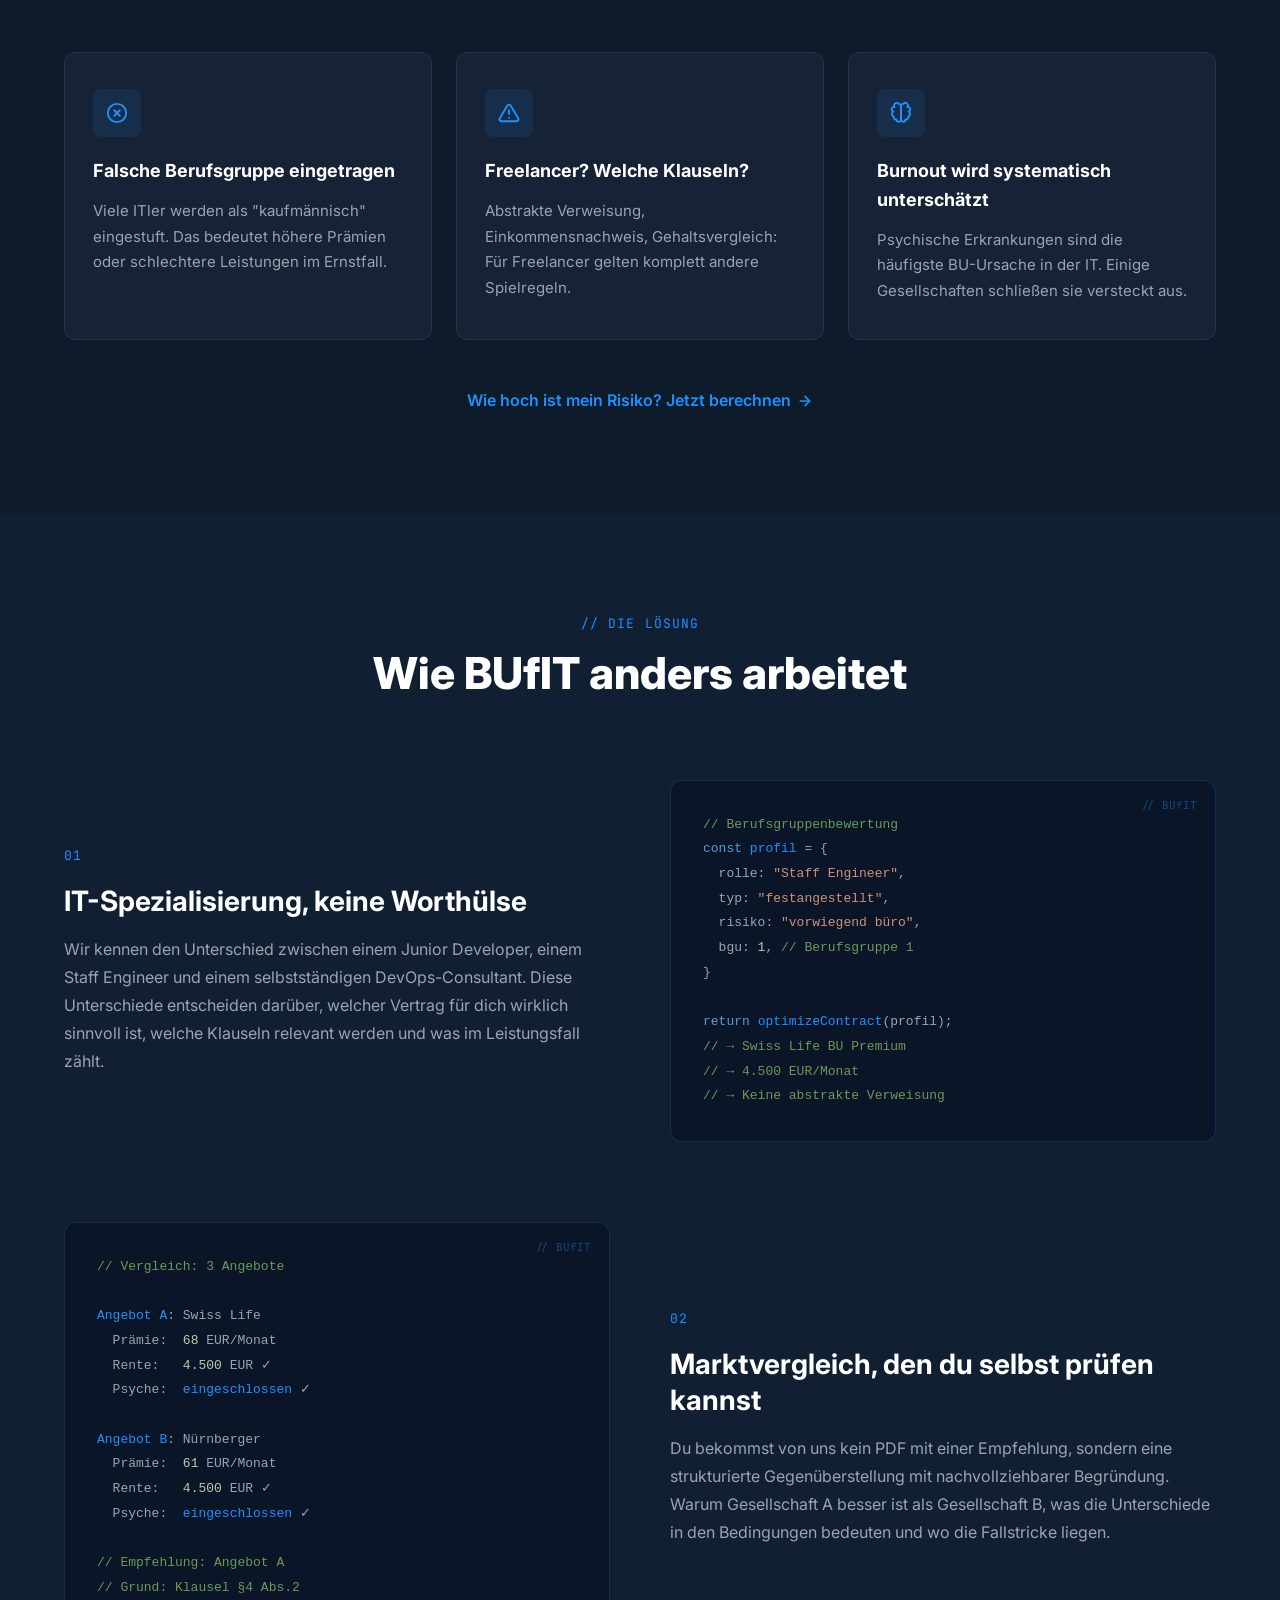
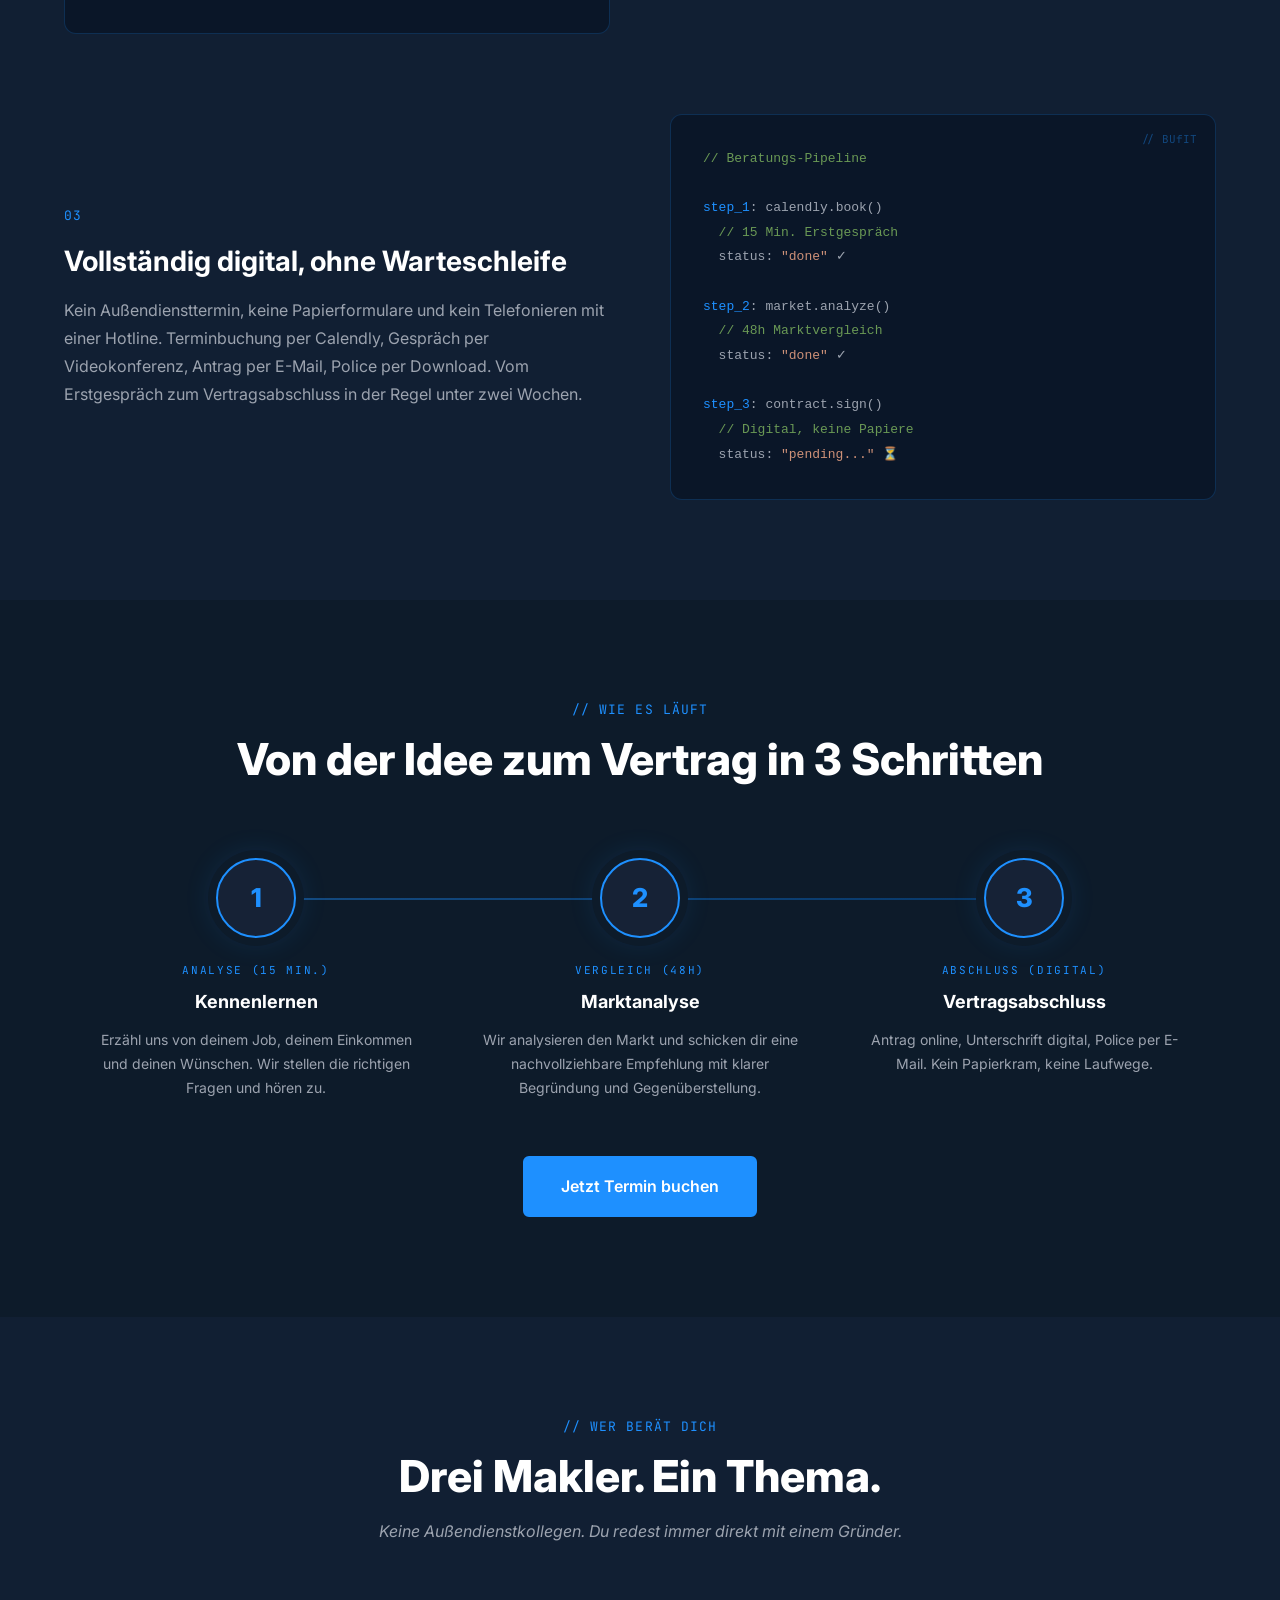
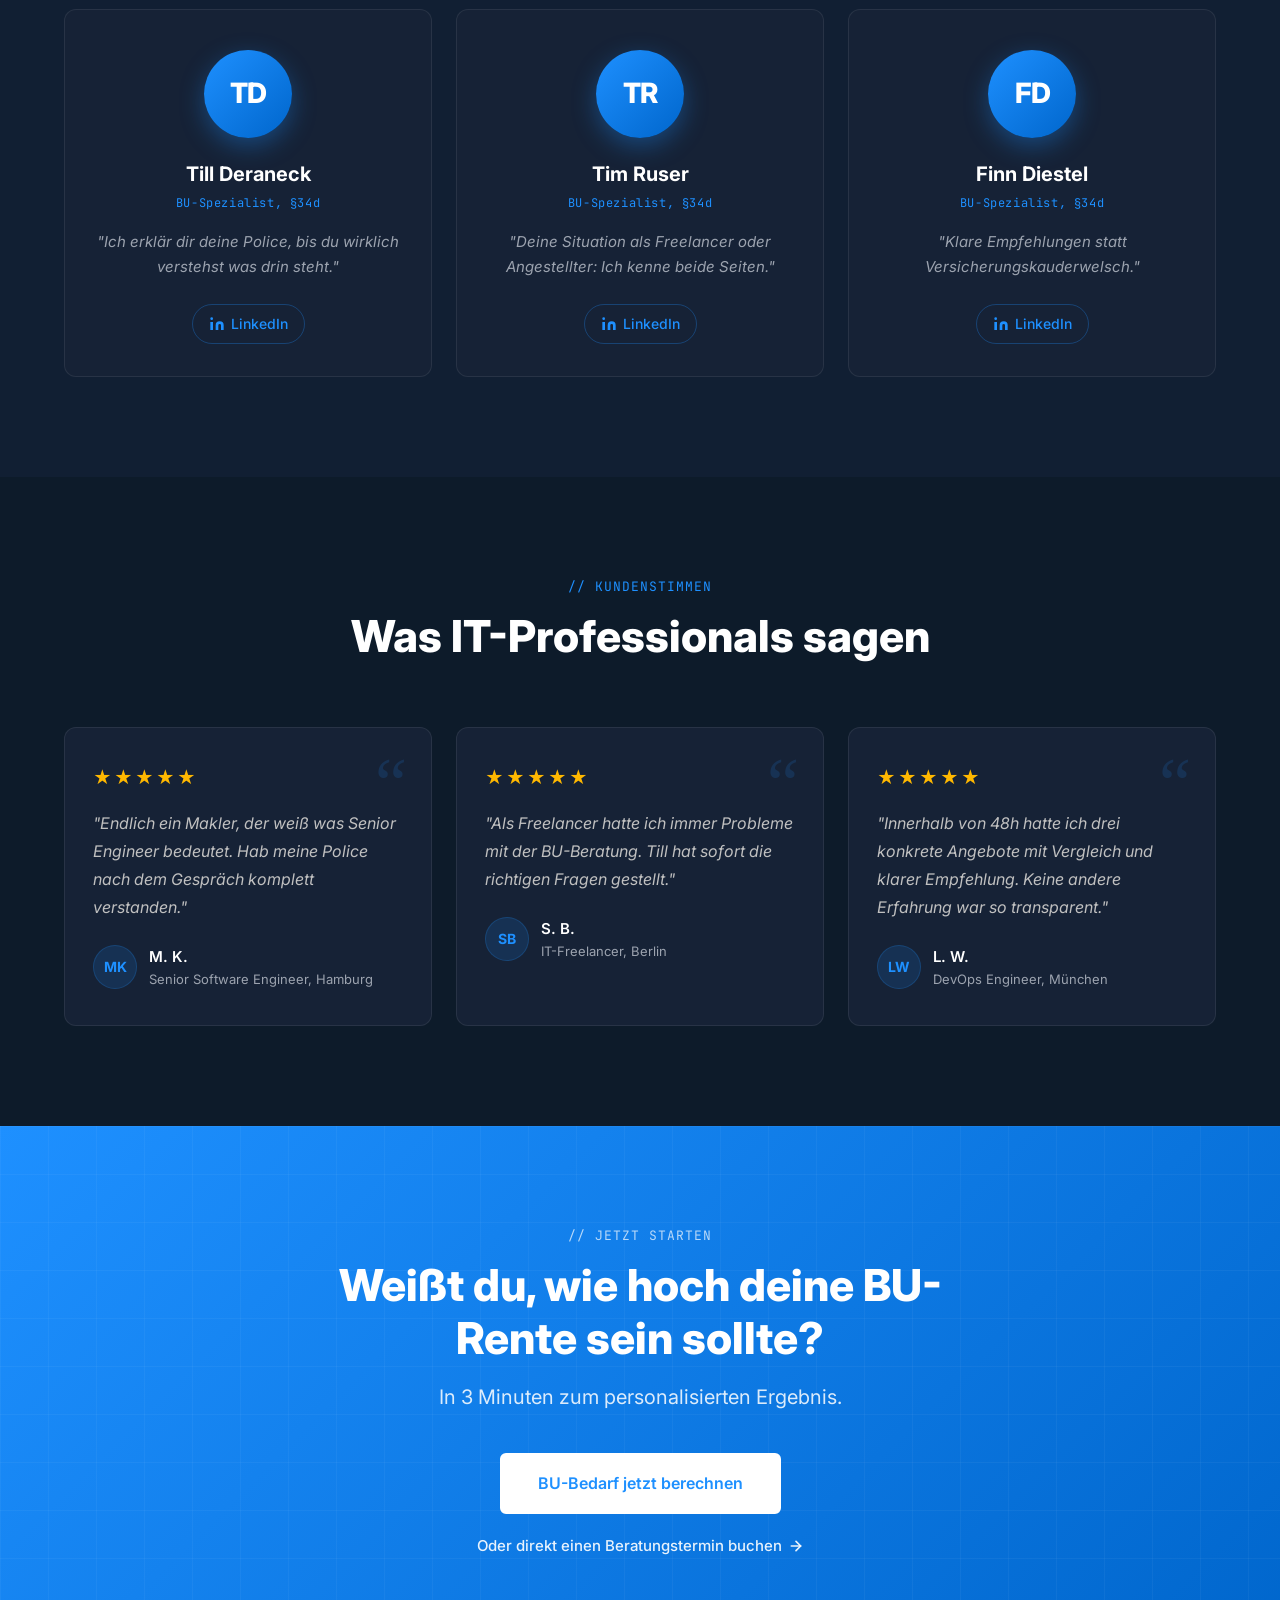
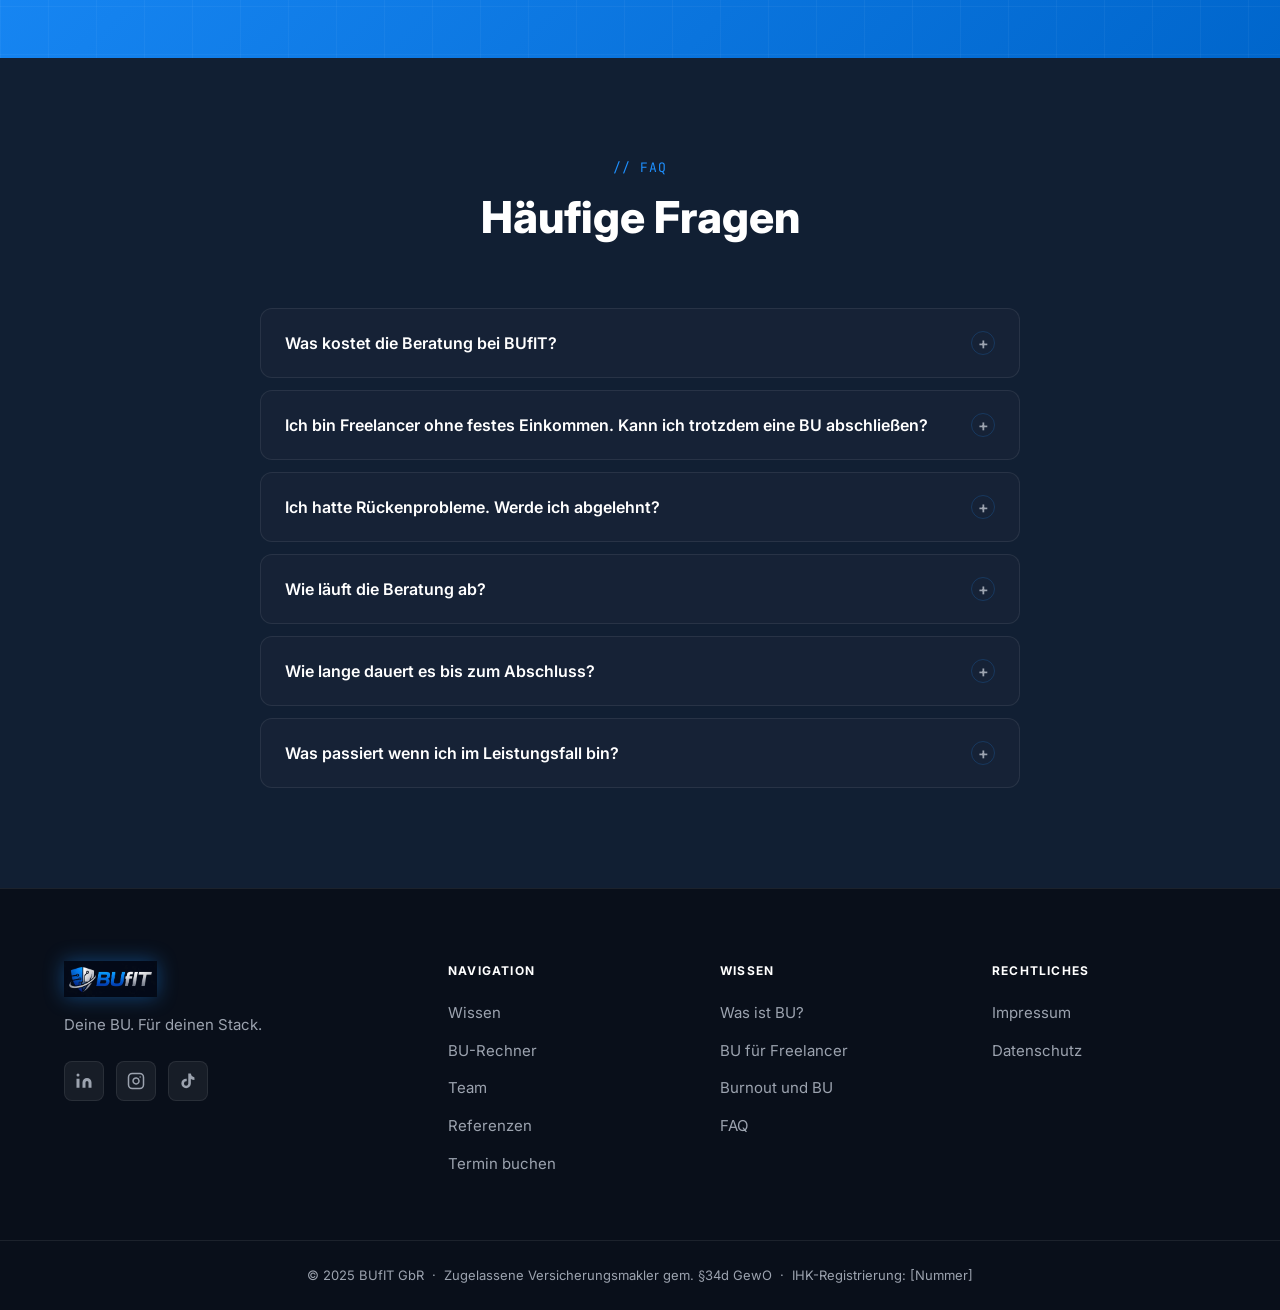
==== commit 1c0ffe1a: "Hero: Schild als Protection-Visual in rechte Spalte integriert Logo-Block über dem Hero entfernt. Sc" ====
--- a/docs/index.html
+++ b/docs/index.html
@@ -82,11 +82,6 @@
     <section class="hero" aria-label="Einleitung">
       <div class="container">
 
-        <!-- Logo zentriert über beiden Spalten -->
-        <div class="hero-logo-wrap">
-          <img src="Logo.jpeg" alt="BUfIT Logo" class="hero-logo" />
-        </div>
-
         <div class="hero-inner">
 
           <!-- Left: Text -->
@@ -116,8 +111,11 @@
             </div>
           </div>
 
-          <!-- Right: Terminal -->
+          <!-- Right: Shield + Terminal -->
           <div class="hero-terminal" aria-hidden="true">
+            <div class="hero-shield-wrap">
+              <img src="Logo.jpeg" alt="" class="hero-shield-img" />
+            </div>
             <div class="terminal">
               <div class="terminal-header">
                 <span class="terminal-dot red"></span>
--- a/docs/styles.css
+++ b/docs/styles.css
@@ -213,35 +213,48 @@
   transform: scale(1.04);
 }
 
-/* Hero Logo */
-.hero-logo-wrap {
+/* Hero Shield */
+.hero-shield-wrap {
   display: flex;
   justify-content: center;
   align-items: center;
-  margin-bottom: 48px;
-  padding-top: 16px;
-}
-
-.hero-logo {
-  width: 260px;
+  margin-bottom: 28px;
+  position: relative;
+}
+
+.hero-shield-wrap::before {
+  content: '';
+  position: absolute;
+  width: 200px;
+  height: 200px;
+  background: radial-gradient(ellipse at center, rgba(30, 144, 255, 0.18) 0%, transparent 70%);
+  border-radius: 50%;
+  pointer-events: none;
+}
+
+.hero-shield-img {
+  width: 180px;
   height: auto;
   object-fit: contain;
-  filter: drop-shadow(0 0 24px rgba(30, 144, 255, 0.55)) drop-shadow(0 0 48px rgba(30, 144, 255, 0.25));
-  animation: logoGlow 3s ease-in-out infinite alternate;
-}
-
-@keyframes logoGlow {
+  mix-blend-mode: screen;
+  filter: drop-shadow(0 0 20px rgba(30, 144, 255, 0.7)) drop-shadow(0 0 48px rgba(30, 144, 255, 0.3));
+  animation: shieldPulse 3s ease-in-out infinite alternate;
+  position: relative;
+  z-index: 1;
+}
+
+@keyframes shieldPulse {
   from {
-    filter: drop-shadow(0 0 18px rgba(30, 144, 255, 0.5)) drop-shadow(0 0 36px rgba(30, 144, 255, 0.2));
+    filter: drop-shadow(0 0 16px rgba(30, 144, 255, 0.6)) drop-shadow(0 0 36px rgba(30, 144, 255, 0.25));
   }
   to {
-    filter: drop-shadow(0 0 32px rgba(30, 144, 255, 0.8)) drop-shadow(0 0 64px rgba(30, 144, 255, 0.35));
+    filter: drop-shadow(0 0 28px rgba(30, 144, 255, 0.95)) drop-shadow(0 0 60px rgba(30, 144, 255, 0.45));
   }
 }
 
 @media (max-width: 768px) {
-  .hero-logo {
-    width: 200px;
+  .hero-shield-img {
+    width: 140px;
   }
 }
 
@@ -456,6 +469,14 @@
   gap: 16px;
 }
 
+/* Hero Terminal Column */
+.hero-terminal {
+  display: flex;
+  flex-direction: column;
+  align-items: center;
+  gap: 0;
+}
+
 /* Terminal Window */
 .terminal {
   background: #0a1628;
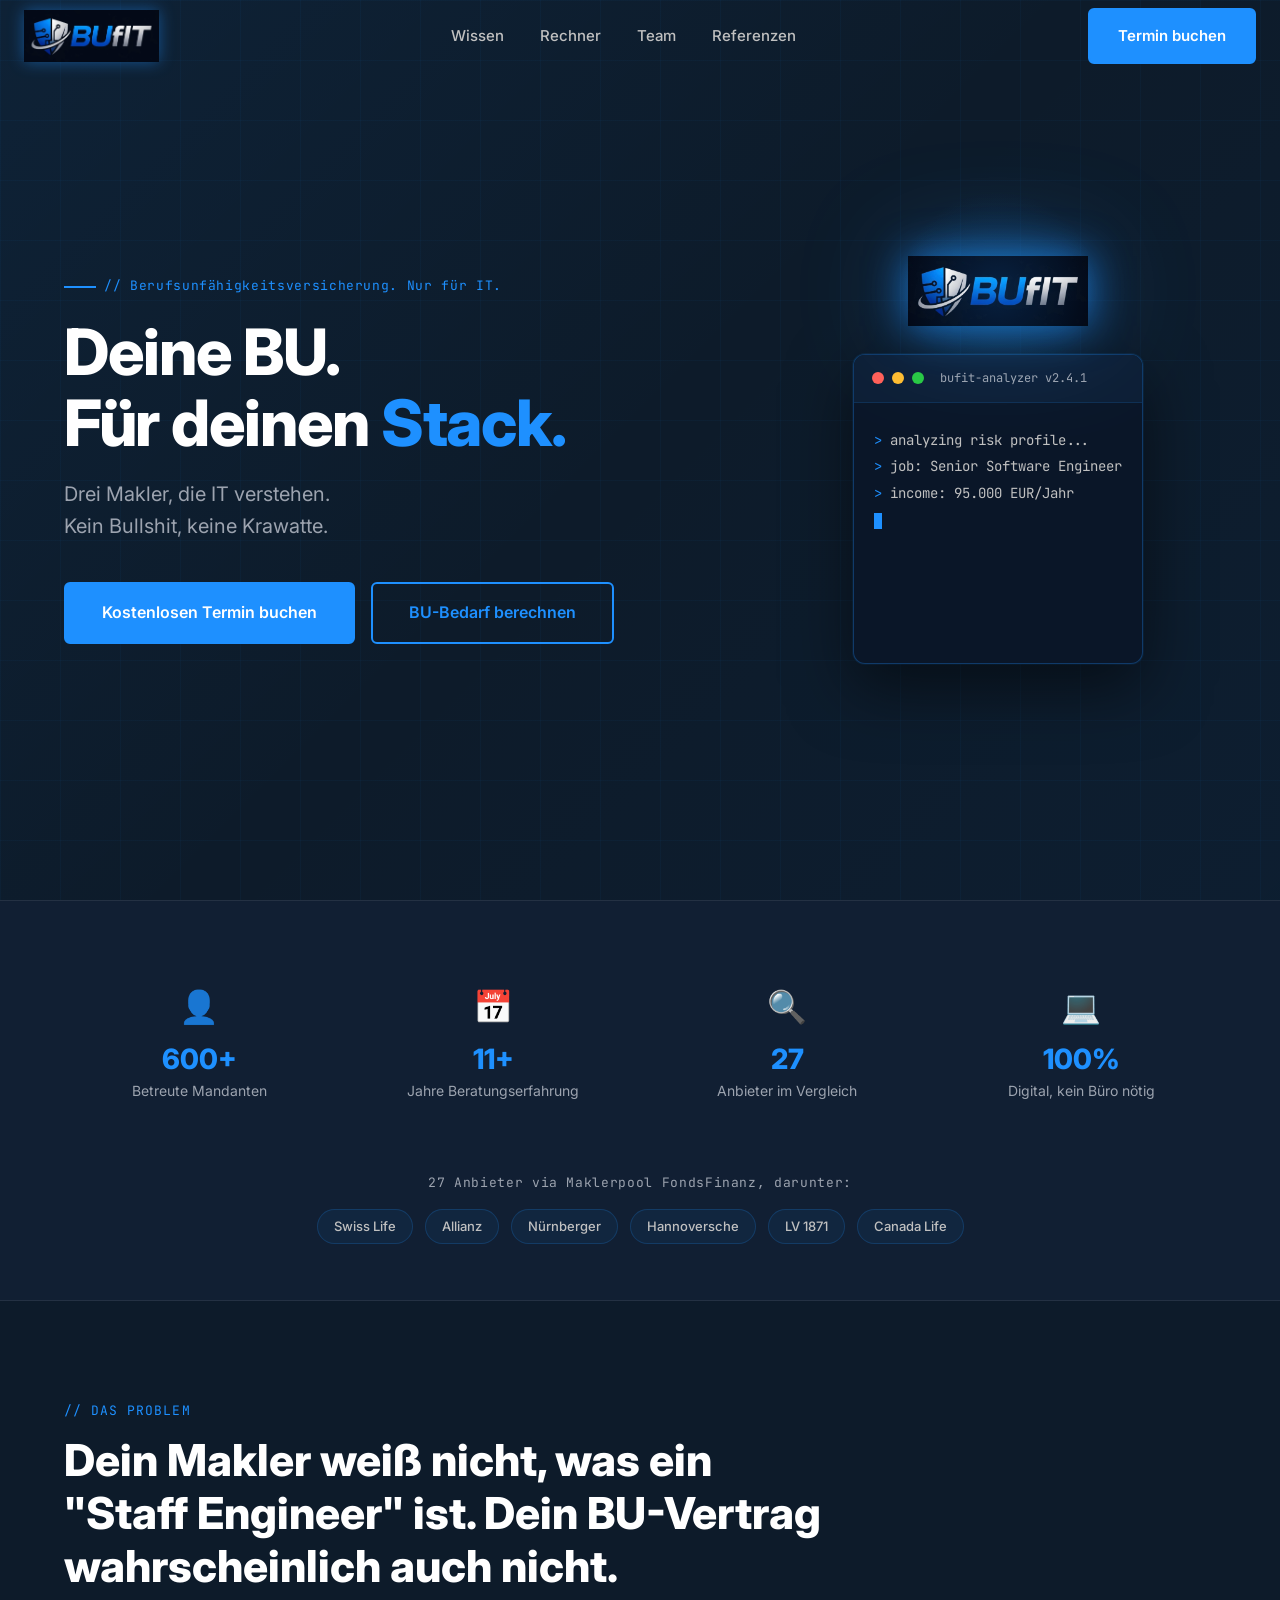
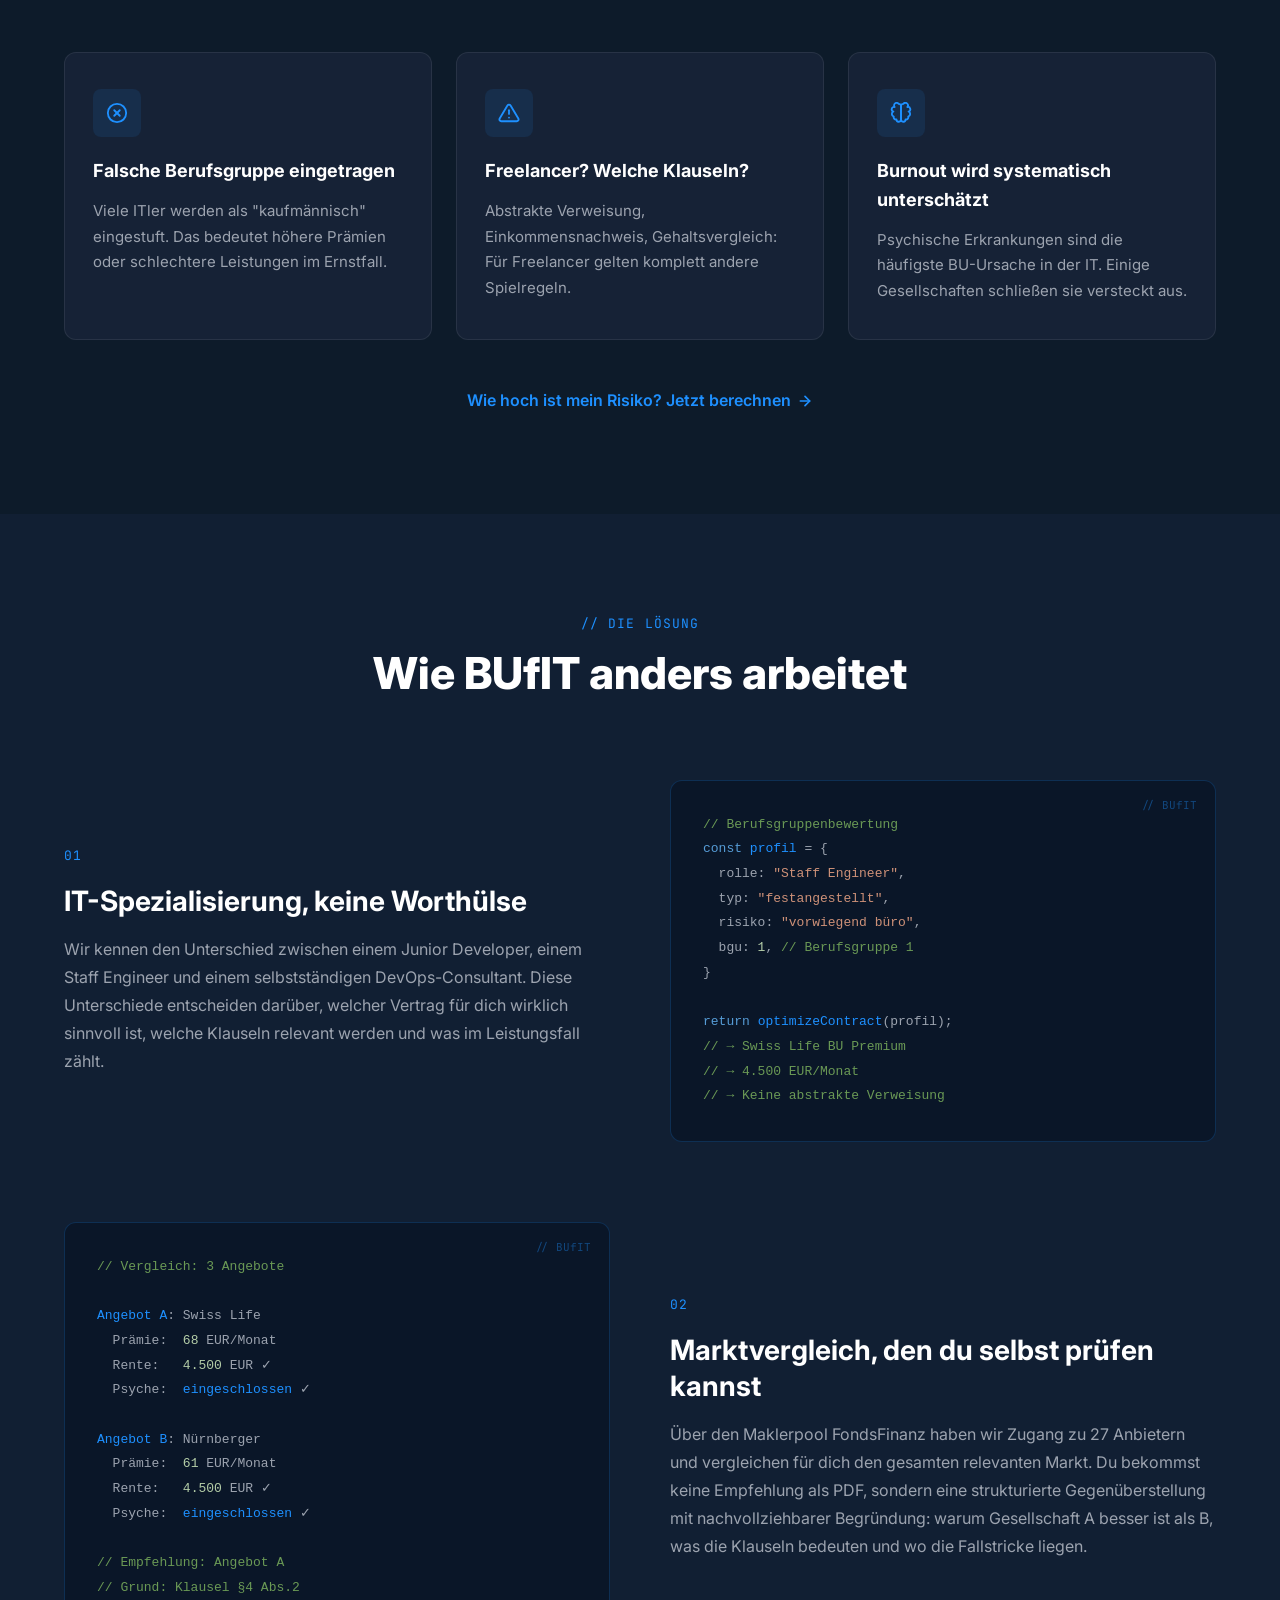
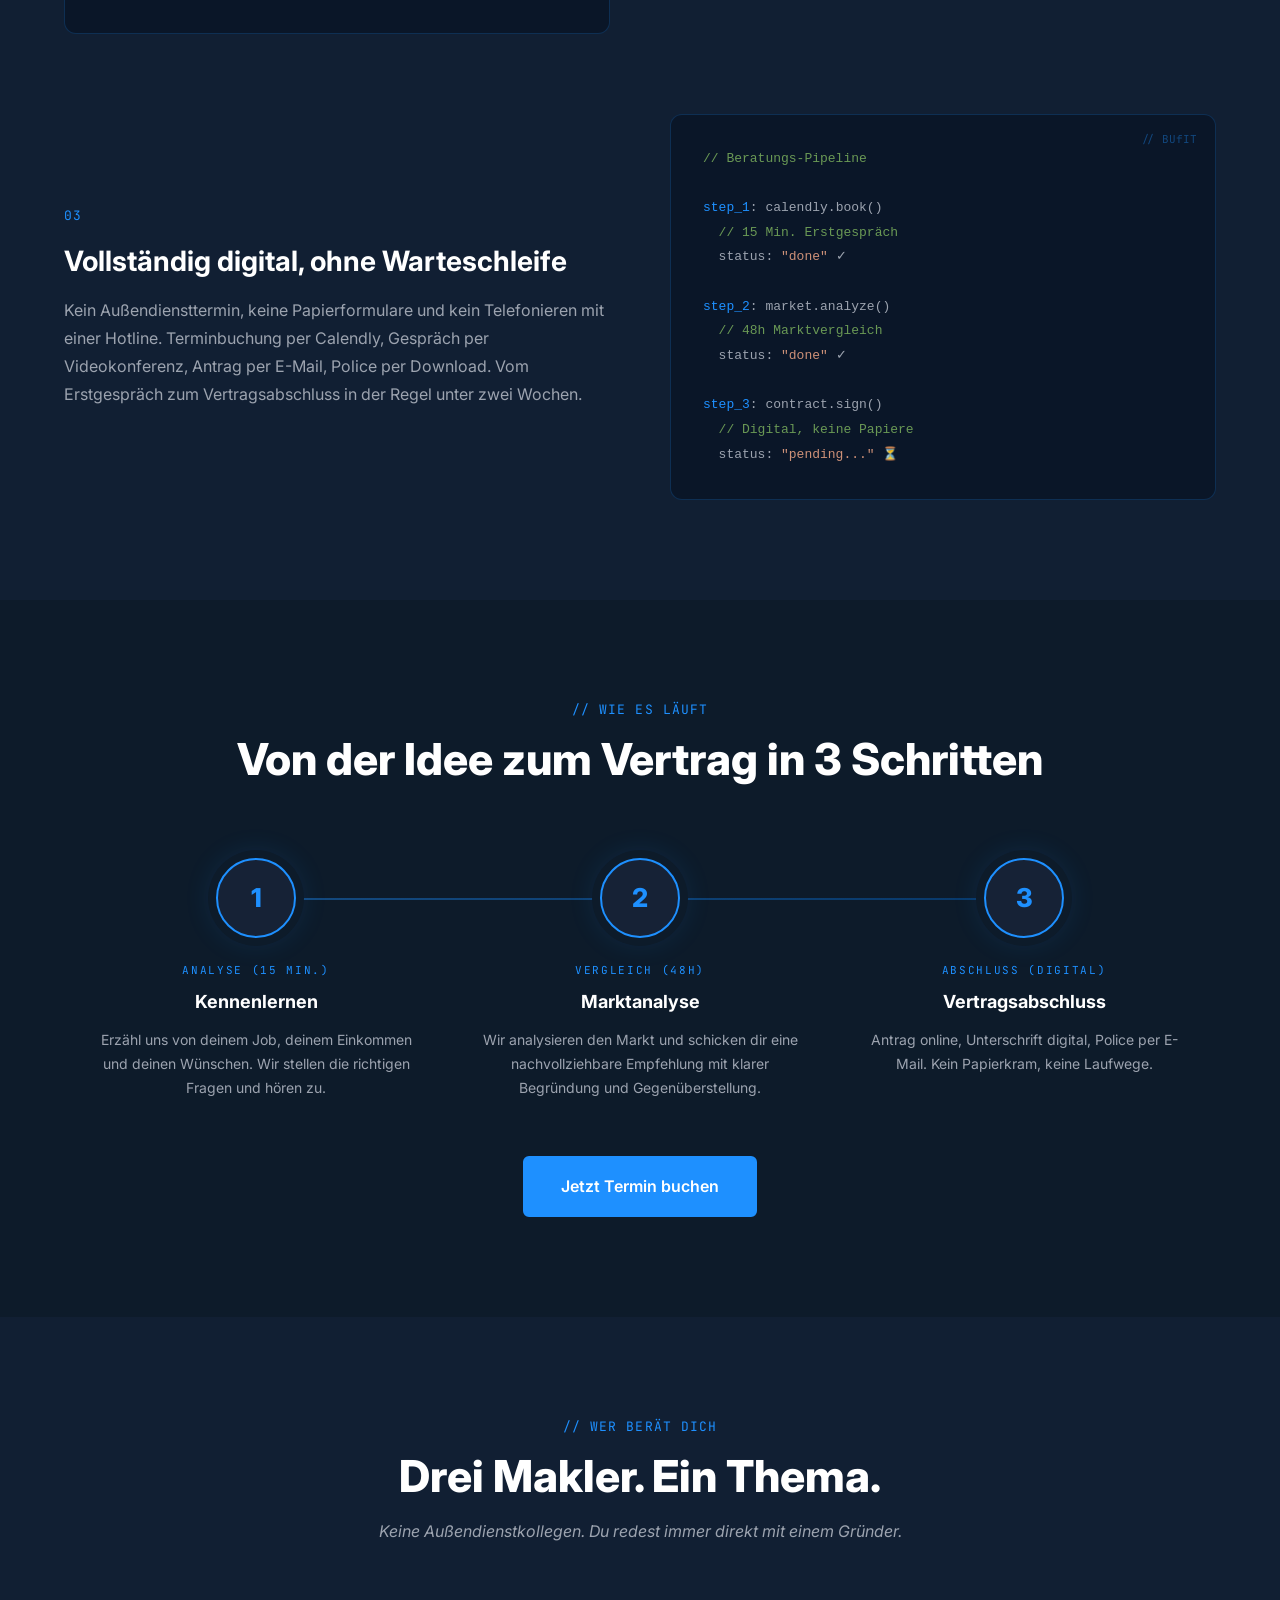
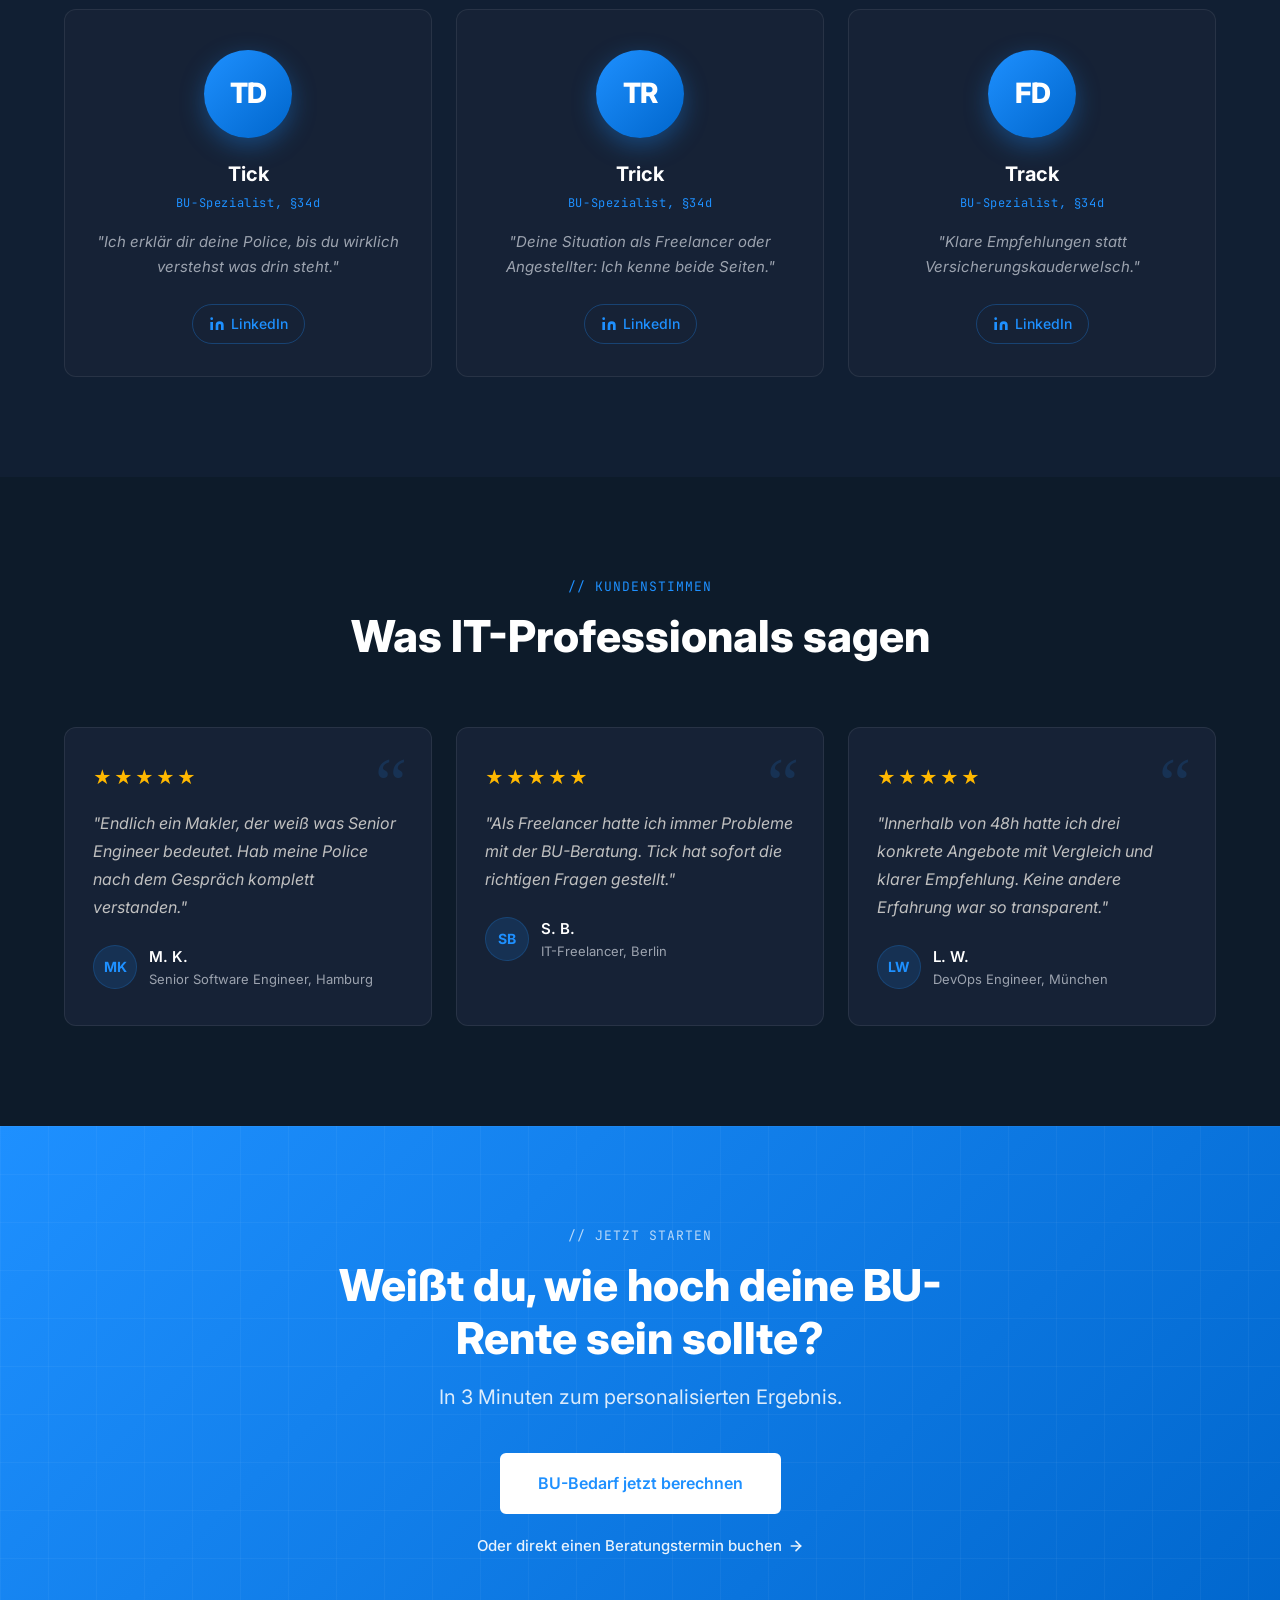
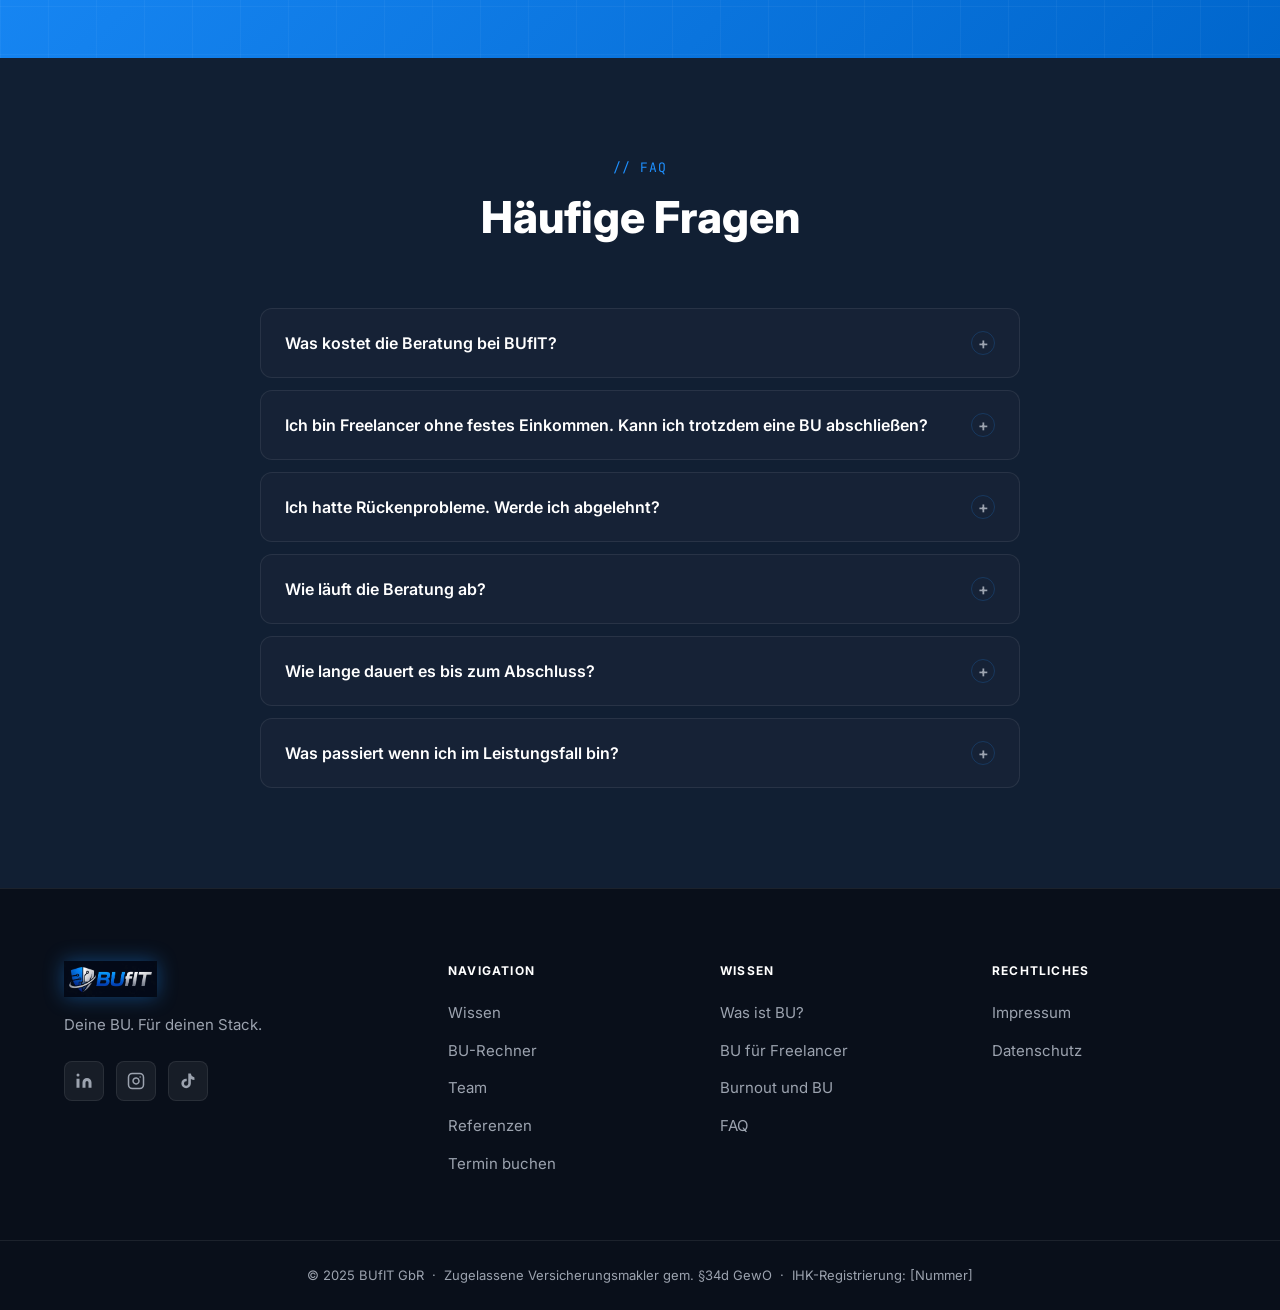
==== commit 32f59b13: "Aliase Tick/Trick/Track statt Klarnamen eingeführt Gründer bleiben undercover: Till Deraneck → Tick," ====
--- a/docs/index.html
+++ b/docs/index.html
@@ -154,8 +154,8 @@
           </div>
           <div class="trust-metric fade-in fade-in-delay-2">
             <span class="trust-metric-icon" aria-hidden="true">🔍</span>
-            <div class="trust-metric-value">15+</div>
-            <div class="trust-metric-label">Versicherer im Vergleich</div>
+            <div class="trust-metric-value">27</div>
+            <div class="trust-metric-label">Anbieter im Vergleich</div>
           </div>
           <div class="trust-metric fade-in fade-in-delay-3">
             <span class="trust-metric-icon" aria-hidden="true">💻</span>
@@ -166,7 +166,7 @@
 
         <!-- Partner-Versicherer -->
         <div class="trust-partners fade-in">
-          <p class="trust-partners-label">Unsere Partnernetzwerk-Versicherer:</p>
+          <p class="trust-partners-label">27 Anbieter via Maklerpool FondsFinanz, darunter:</p>
           <div class="trust-badges">
             <span class="trust-badge">Swiss Life</span>
             <span class="trust-badge">Allianz</span>
@@ -305,10 +305,11 @@
               <span class="solution-block-number">02</span>
               <h3 class="solution-block-title">Marktvergleich, den du selbst prüfen kannst</h3>
               <p class="solution-block-text">
-                Du bekommst von uns kein PDF mit einer Empfehlung, sondern eine strukturierte
-                Gegenüberstellung mit nachvollziehbarer Begründung. Warum Gesellschaft A
-                besser ist als Gesellschaft B, was die Unterschiede in den Bedingungen bedeuten
-                und wo die Fallstricke liegen.
+                Über den Maklerpool FondsFinanz haben wir Zugang zu 27 Anbietern und
+                vergleichen für dich den gesamten relevanten Markt. Du bekommst keine
+                Empfehlung als PDF, sondern eine strukturierte Gegenüberstellung mit
+                nachvollziehbarer Begründung: warum Gesellschaft A besser ist als B,
+                was die Klauseln bedeuten und wo die Fallstricke liegen.
               </p>
             </div>
             <div class="solution-block-deco">
@@ -438,15 +439,15 @@
 
         <div class="team-cards">
 
-          <!-- Till Deraneck -->
+          <!-- Tick -->
           <div class="team-card fade-in">
             <div class="team-avatar" aria-hidden="true">TD</div>
-            <h3 class="team-name">Till Deraneck</h3>
+            <h3 class="team-name">Tick</h3>
             <p class="team-role">BU-Spezialist, §34d</p>
             <p class="team-quote">
               "Ich erklär dir deine Police, bis du wirklich verstehst was drin steht."
             </p>
-            <a href="https://www.linkedin.com/in/till-deraneck/" class="team-linkedin" target="_blank" rel="noopener noreferrer" aria-label="Till Deraneck auf LinkedIn">
+            <a href="https://www.linkedin.com/in/till-deraneck/" class="team-linkedin" target="_blank" rel="noopener noreferrer" aria-label="Tick auf LinkedIn">
               <!-- LinkedIn Icon SVG -->
               <svg width="16" height="16" viewBox="0 0 24 24" fill="#1E90FF" aria-hidden="true">
                 <path d="M16 8a6 6 0 0 1 6 6v7h-4v-7a2 2 0 0 0-2-2 2 2 0 0 0-2 2v7h-4v-7a6 6 0 0 1 6-6z"/>
@@ -457,15 +458,15 @@
             </a>
           </div>
 
-          <!-- Tim Ruser -->
+          <!-- Trick -->
           <div class="team-card fade-in fade-in-delay-1">
             <div class="team-avatar" aria-hidden="true">TR</div>
-            <h3 class="team-name">Tim Ruser</h3>
+            <h3 class="team-name">Trick</h3>
             <p class="team-role">BU-Spezialist, §34d</p>
             <p class="team-quote">
               "Deine Situation als Freelancer oder Angestellter: Ich kenne beide Seiten."
             </p>
-            <a href="#" class="team-linkedin" aria-label="Tim Ruser auf LinkedIn">
+            <a href="#" class="team-linkedin" aria-label="Trick auf LinkedIn">
               <svg width="16" height="16" viewBox="0 0 24 24" fill="#1E90FF" aria-hidden="true">
                 <path d="M16 8a6 6 0 0 1 6 6v7h-4v-7a2 2 0 0 0-2-2 2 2 0 0 0-2 2v7h-4v-7a6 6 0 0 1 6-6z"/>
                 <rect x="2" y="9" width="4" height="12"/>
@@ -475,15 +476,15 @@
             </a>
           </div>
 
-          <!-- Finn Diestel -->
+          <!-- Track -->
           <div class="team-card fade-in fade-in-delay-2">
             <div class="team-avatar" aria-hidden="true">FD</div>
-            <h3 class="team-name">Finn Diestel</h3>
+            <h3 class="team-name">Track</h3>
             <p class="team-role">BU-Spezialist, §34d</p>
             <p class="team-quote">
               "Klare Empfehlungen statt Versicherungskauderwelsch."
             </p>
-            <a href="#" class="team-linkedin" aria-label="Finn Diestel auf LinkedIn">
+            <a href="#" class="team-linkedin" aria-label="Track auf LinkedIn">
               <svg width="16" height="16" viewBox="0 0 24 24" fill="#1E90FF" aria-hidden="true">
                 <path d="M16 8a6 6 0 0 1 6 6v7h-4v-7a2 2 0 0 0-2-2 2 2 0 0 0-2 2v7h-4v-7a6 6 0 0 1 6-6z"/>
                 <rect x="2" y="9" width="4" height="12"/>
@@ -532,7 +533,7 @@
             <div class="testimonial-stars" aria-label="5 von 5 Sternen">★★★★★</div>
             <p class="testimonial-quote">
               "Als Freelancer hatte ich immer Probleme mit der BU-Beratung.
-              Till hat sofort die richtigen Fragen gestellt."
+              Tick hat sofort die richtigen Fragen gestellt."
             </p>
             <div class="testimonial-author">
               <div class="testimonial-initials" aria-hidden="true">SB</div>
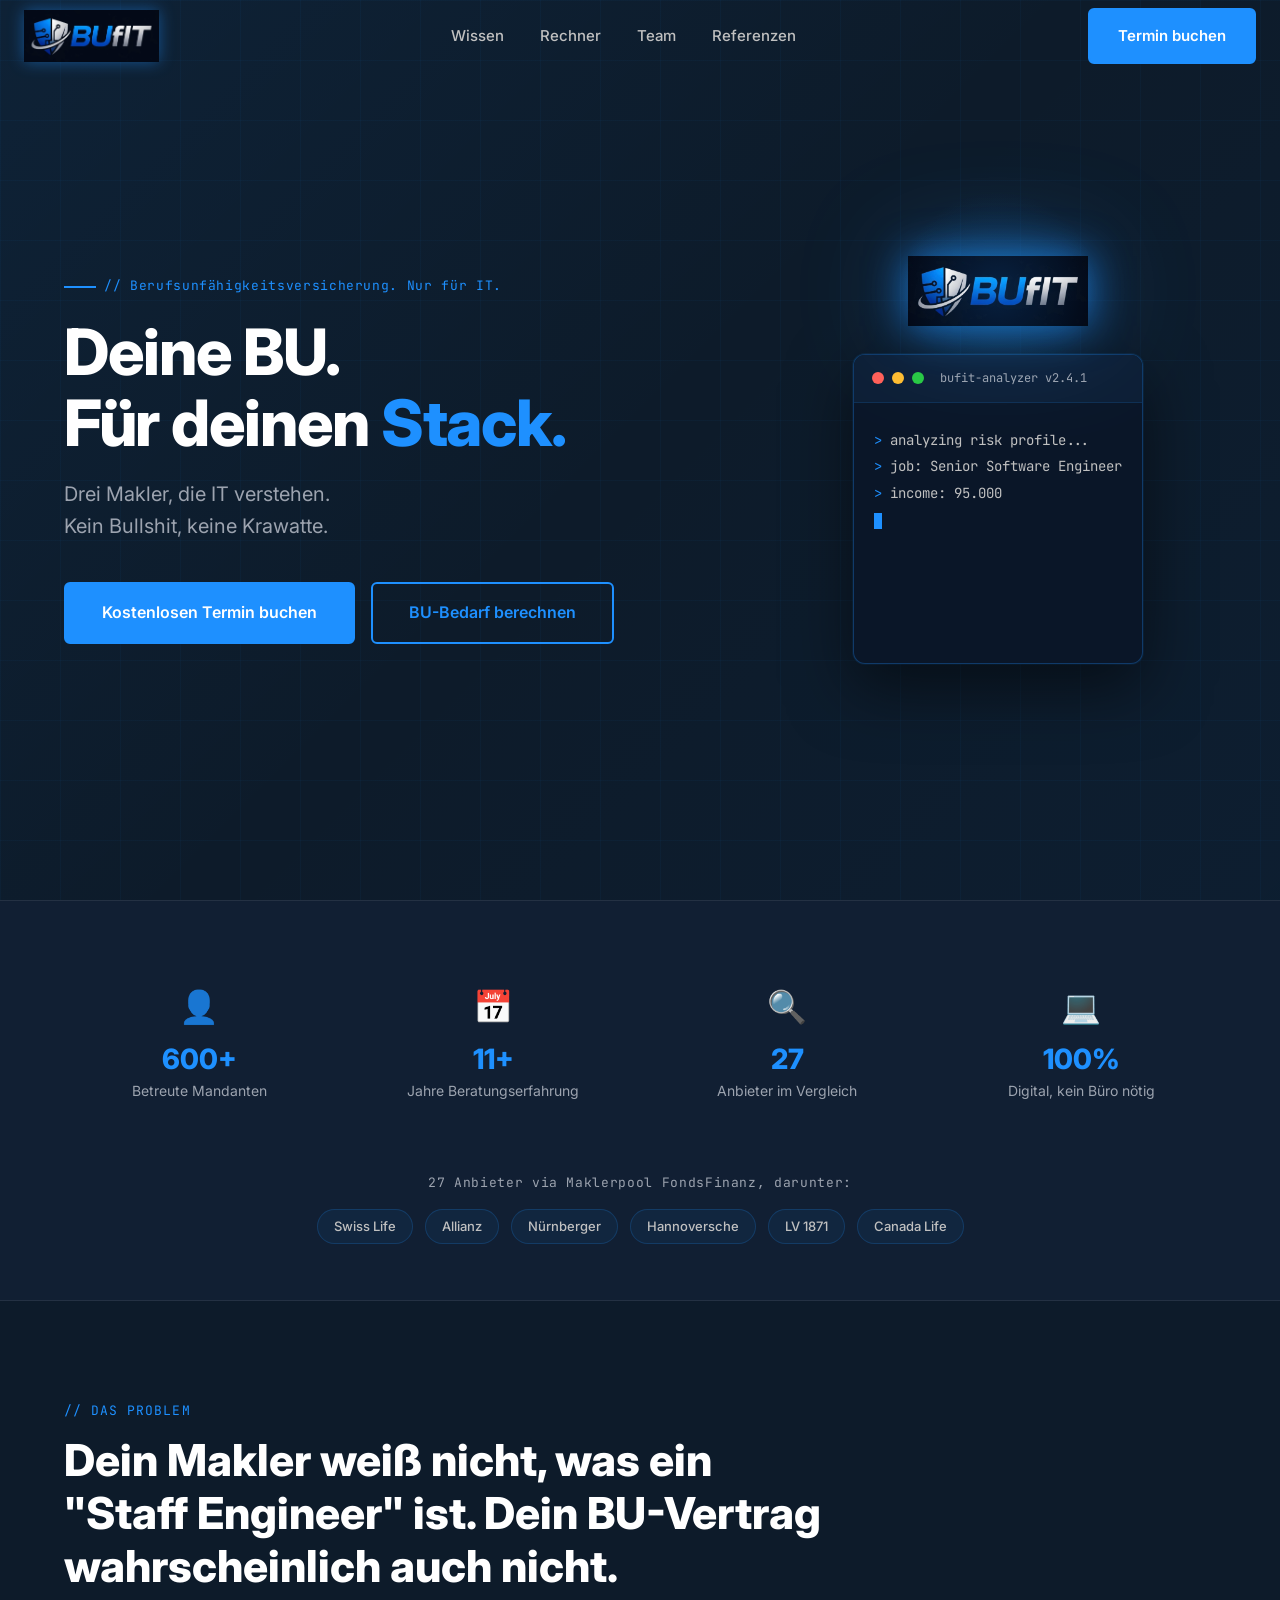
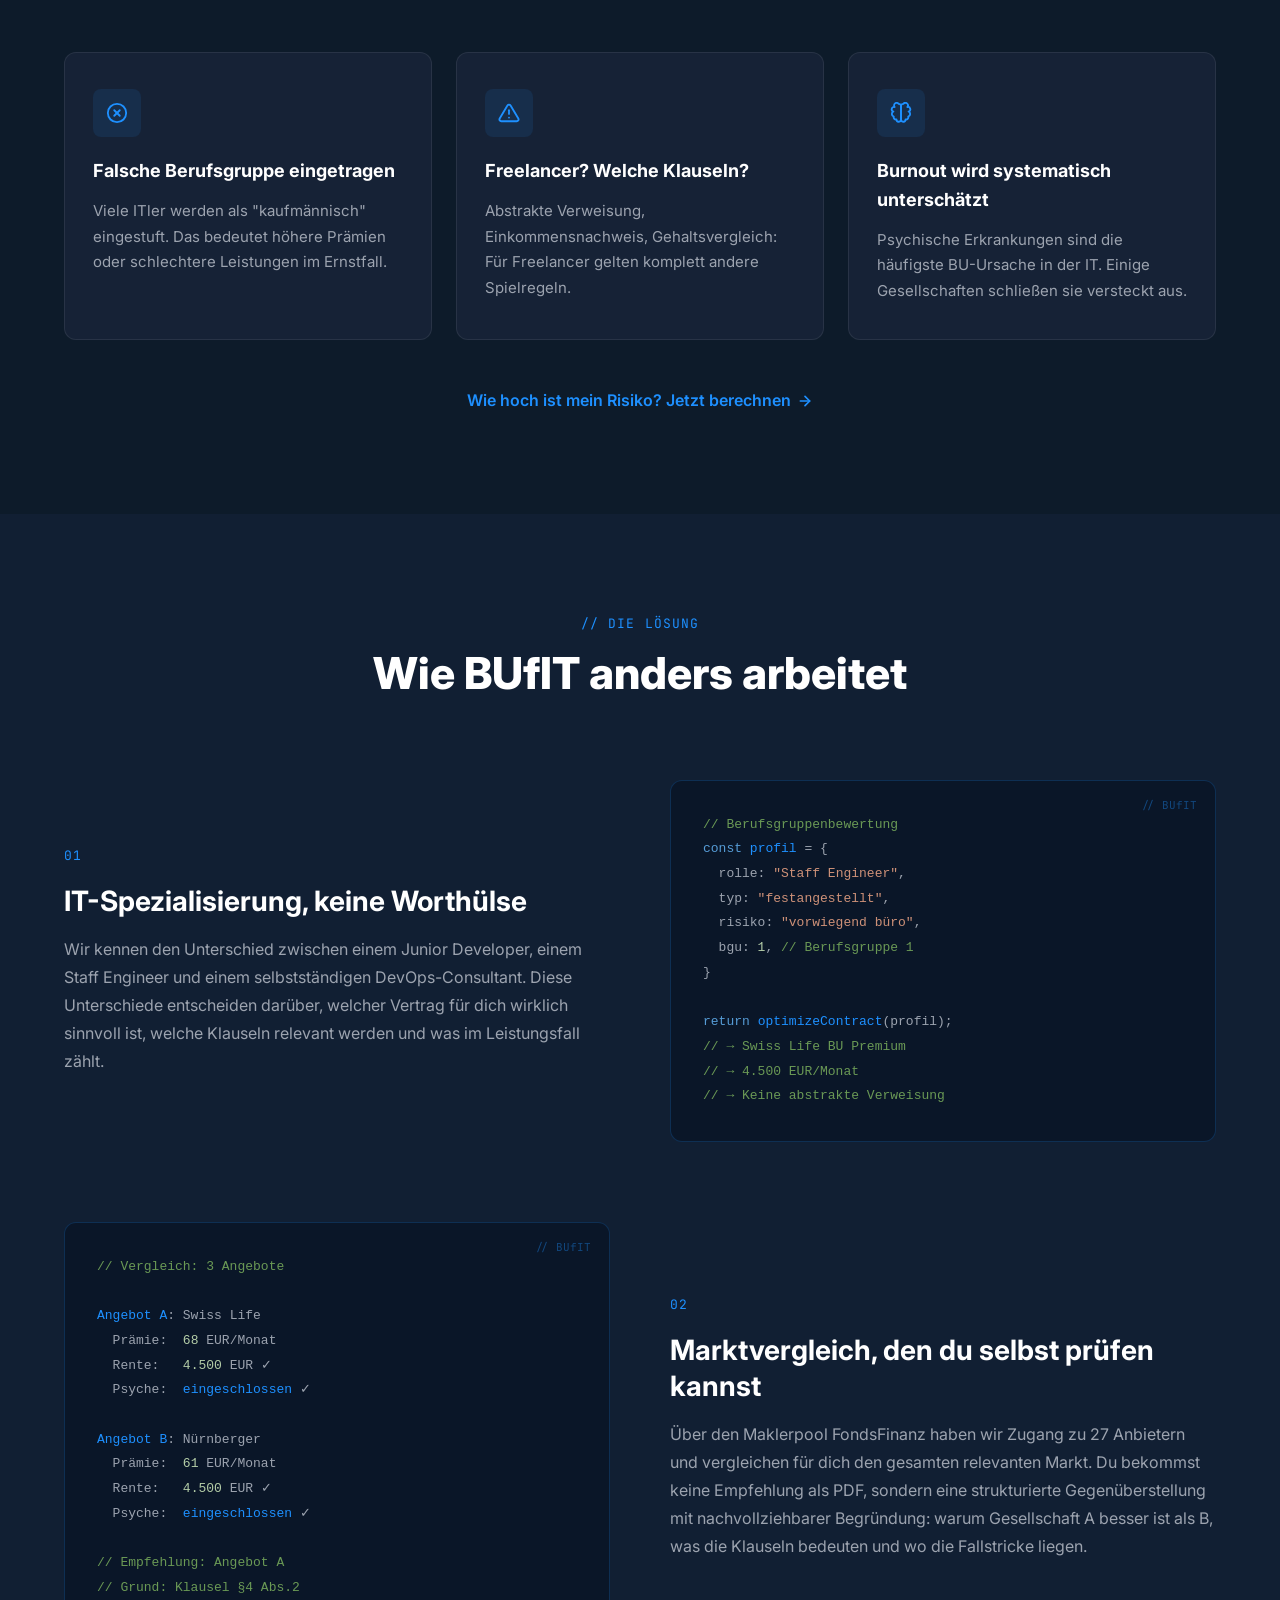
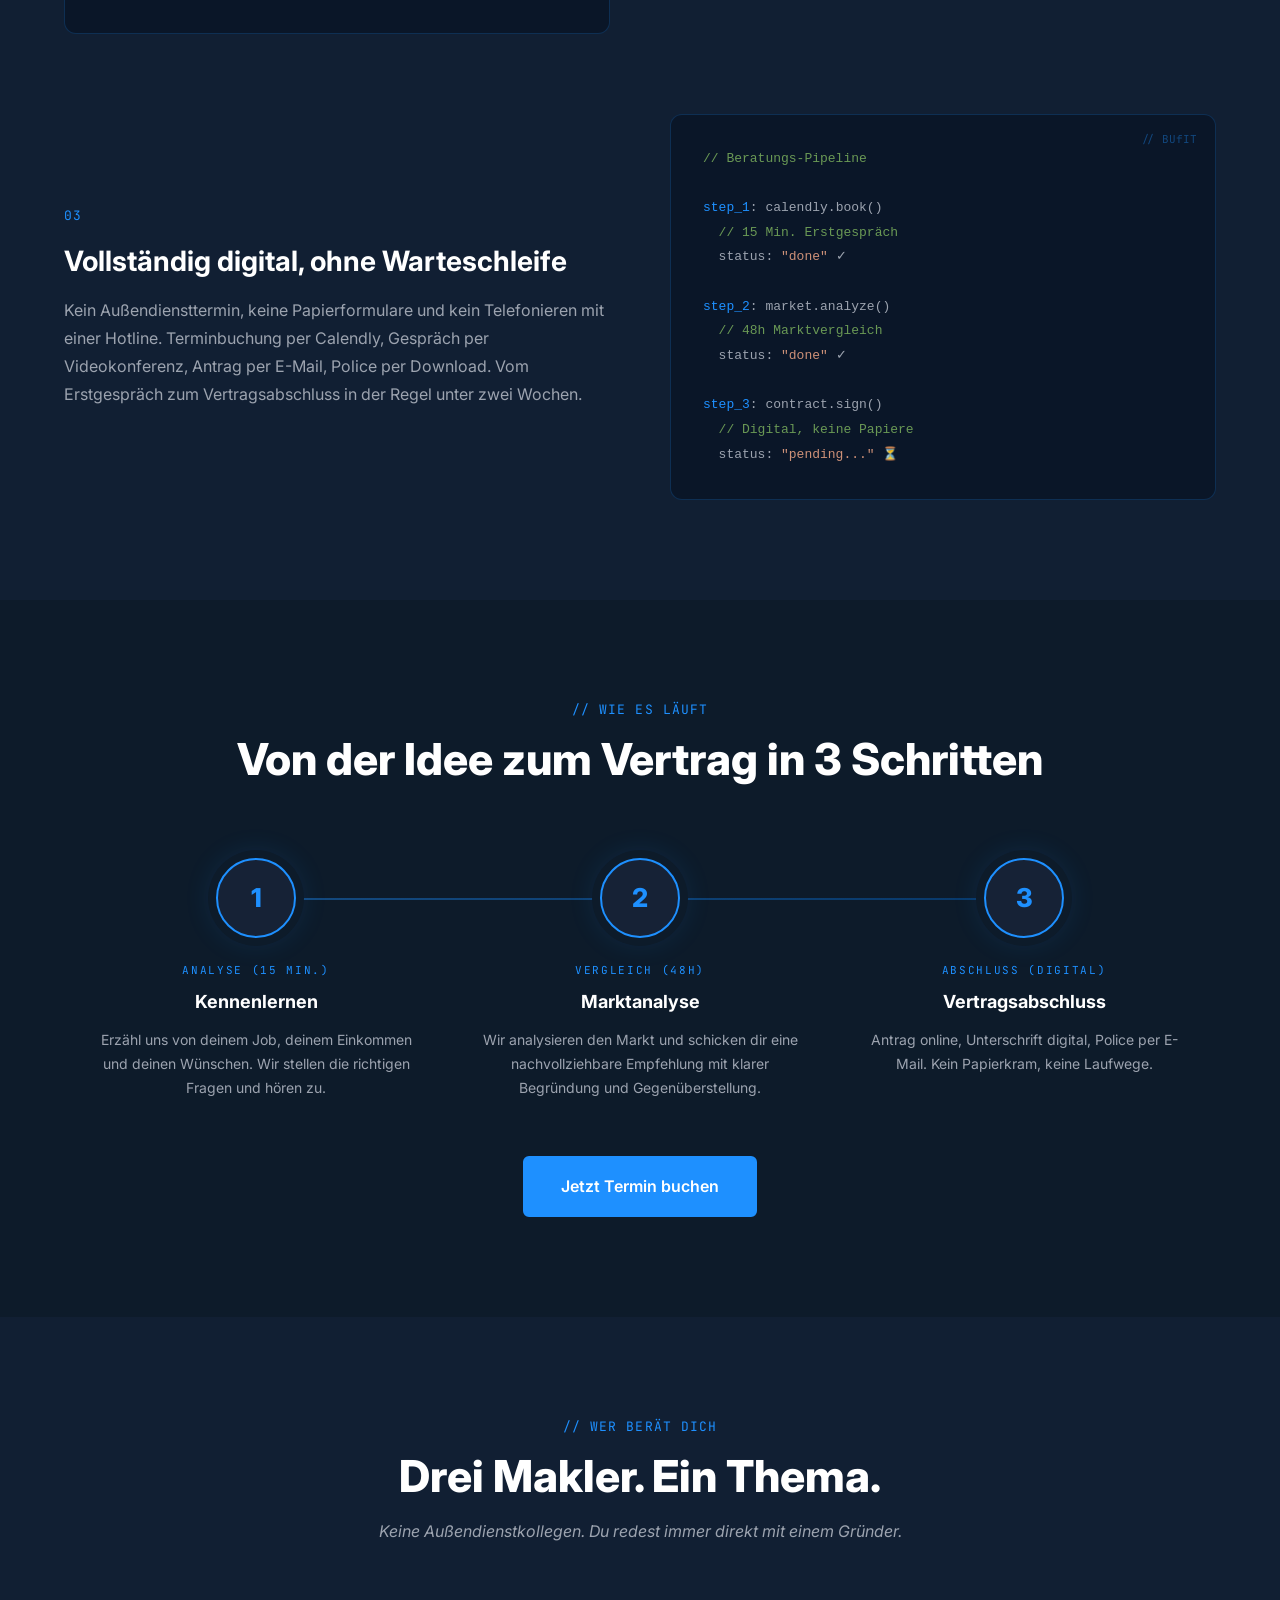
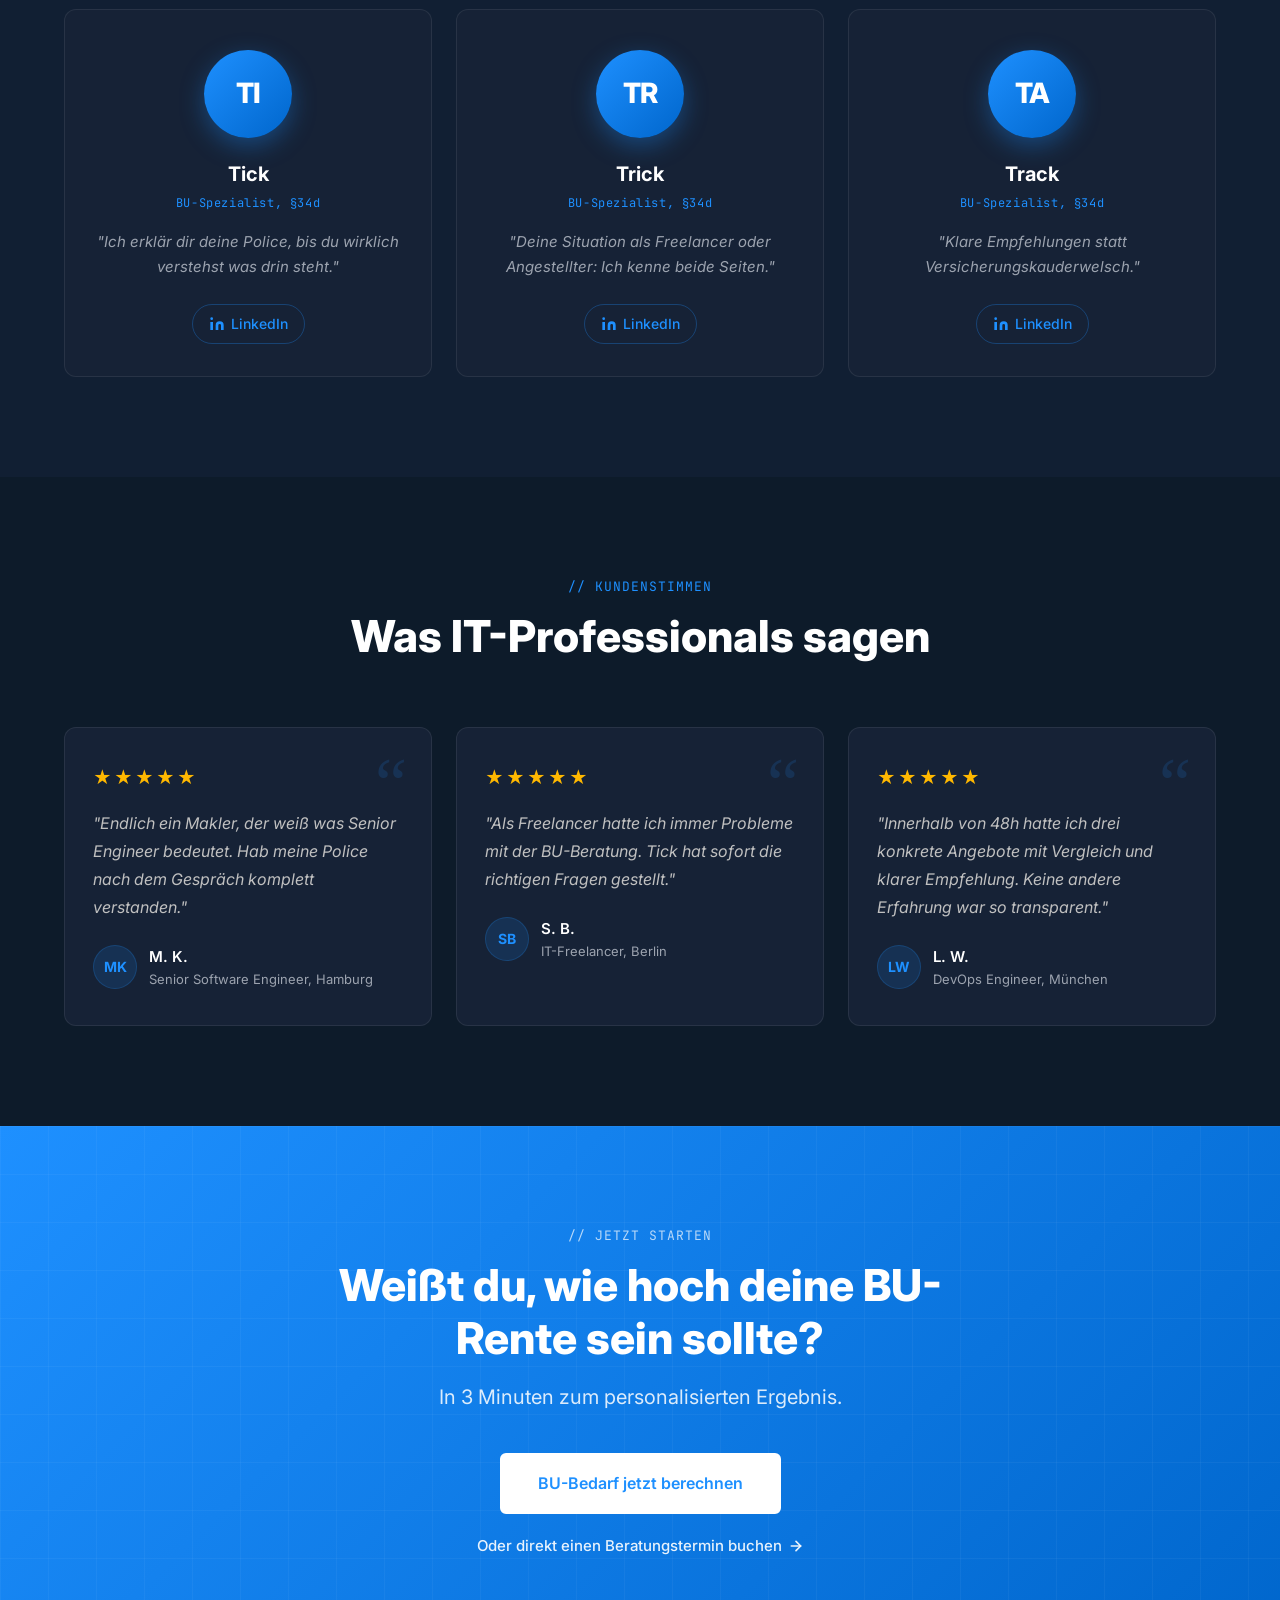
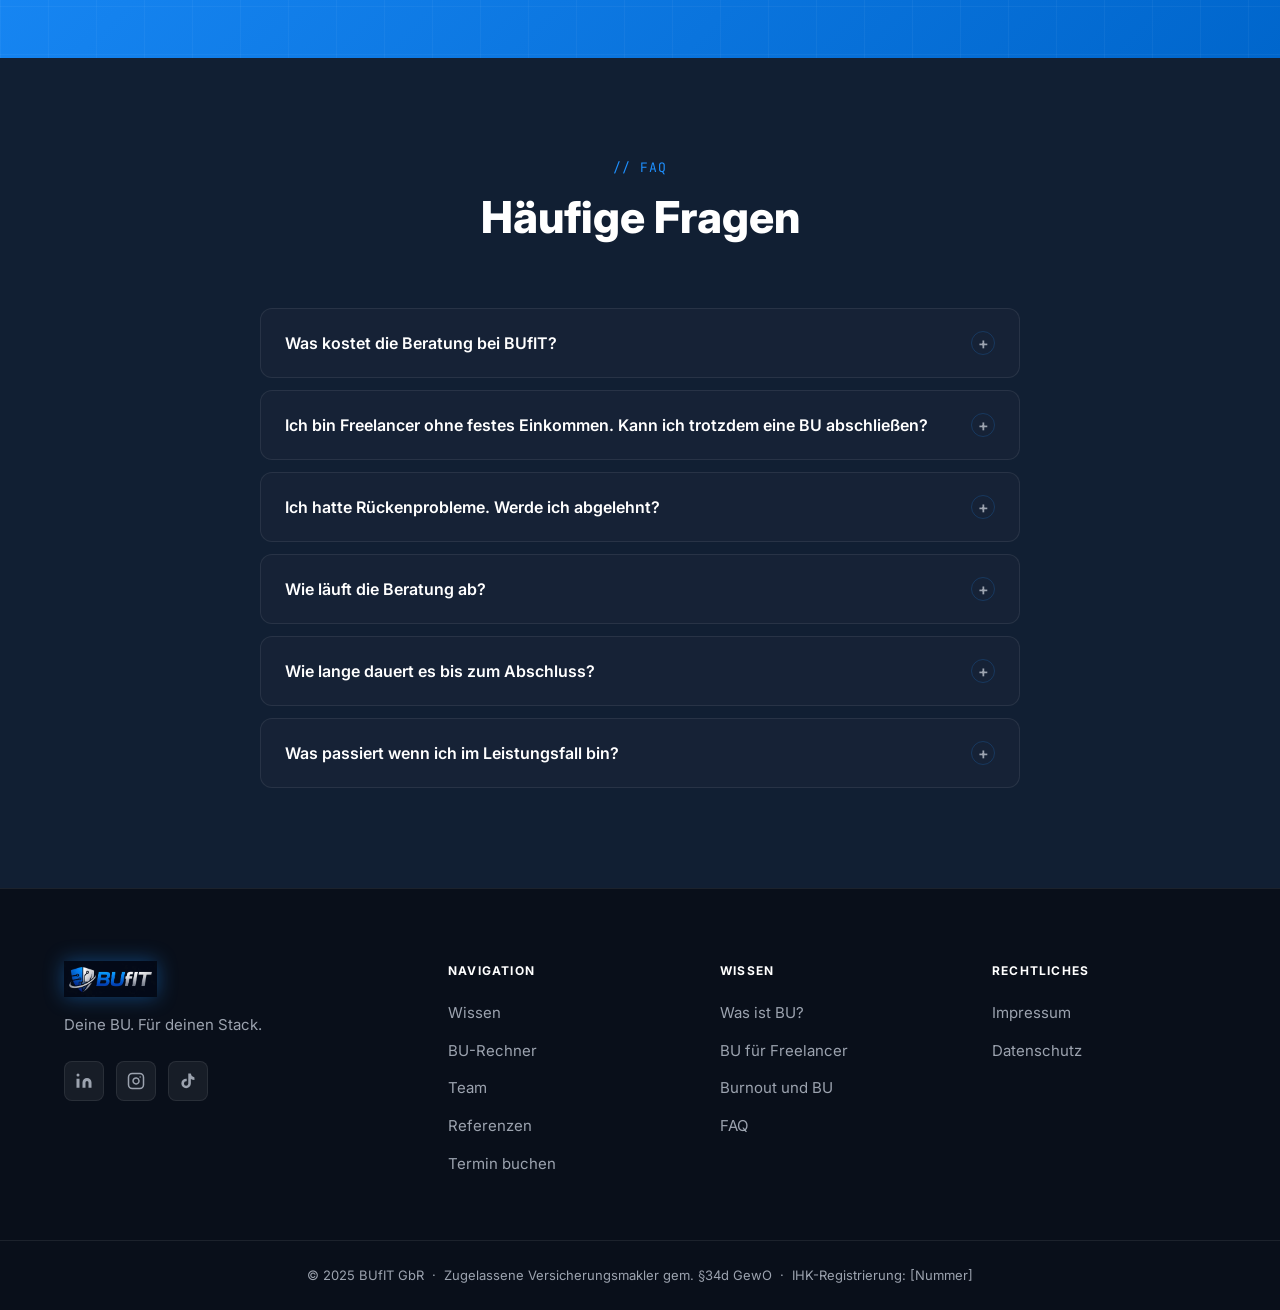
==== commit cc76a38a: "LinkedIn-Links anonymisiert, Initialen auf Aliase angepasst - Till-Deraneck-URL in Team-Card und Foo" ====
--- a/docs/index.html
+++ b/docs/index.html
@@ -441,13 +441,13 @@
 
           <!-- Tick -->
           <div class="team-card fade-in">
-            <div class="team-avatar" aria-hidden="true">TD</div>
+            <div class="team-avatar" aria-hidden="true">TI</div>
             <h3 class="team-name">Tick</h3>
             <p class="team-role">BU-Spezialist, §34d</p>
             <p class="team-quote">
               "Ich erklär dir deine Police, bis du wirklich verstehst was drin steht."
             </p>
-            <a href="https://www.linkedin.com/in/till-deraneck/" class="team-linkedin" target="_blank" rel="noopener noreferrer" aria-label="Tick auf LinkedIn">
+            <a href="#" class="team-linkedin" aria-label="Tick auf LinkedIn">
               <!-- LinkedIn Icon SVG -->
               <svg width="16" height="16" viewBox="0 0 24 24" fill="#1E90FF" aria-hidden="true">
                 <path d="M16 8a6 6 0 0 1 6 6v7h-4v-7a2 2 0 0 0-2-2 2 2 0 0 0-2 2v7h-4v-7a6 6 0 0 1 6-6z"/>
@@ -478,7 +478,7 @@
 
           <!-- Track -->
           <div class="team-card fade-in fade-in-delay-2">
-            <div class="team-avatar" aria-hidden="true">FD</div>
+            <div class="team-avatar" aria-hidden="true">TA</div>
             <h3 class="team-name">Track</h3>
             <p class="team-role">BU-Spezialist, §34d</p>
             <p class="team-quote">
@@ -736,7 +736,7 @@
           <p class="footer-tagline">Deine BU. Für deinen Stack.</p>
           <div class="footer-social" aria-label="Soziale Medien">
             <!-- LinkedIn -->
-            <a href="https://www.linkedin.com/in/till-deraneck/" class="footer-social-link" target="_blank" rel="noopener noreferrer" aria-label="BUfIT auf LinkedIn">
+            <a href="#" class="footer-social-link" aria-label="BUfIT auf LinkedIn">
               <svg width="18" height="18" viewBox="0 0 24 24" fill="currentColor" aria-hidden="true">
                 <path d="M16 8a6 6 0 0 1 6 6v7h-4v-7a2 2 0 0 0-2-2 2 2 0 0 0-2 2v7h-4v-7a6 6 0 0 1 6-6z"/>
                 <rect x="2" y="9" width="4" height="12"/>
